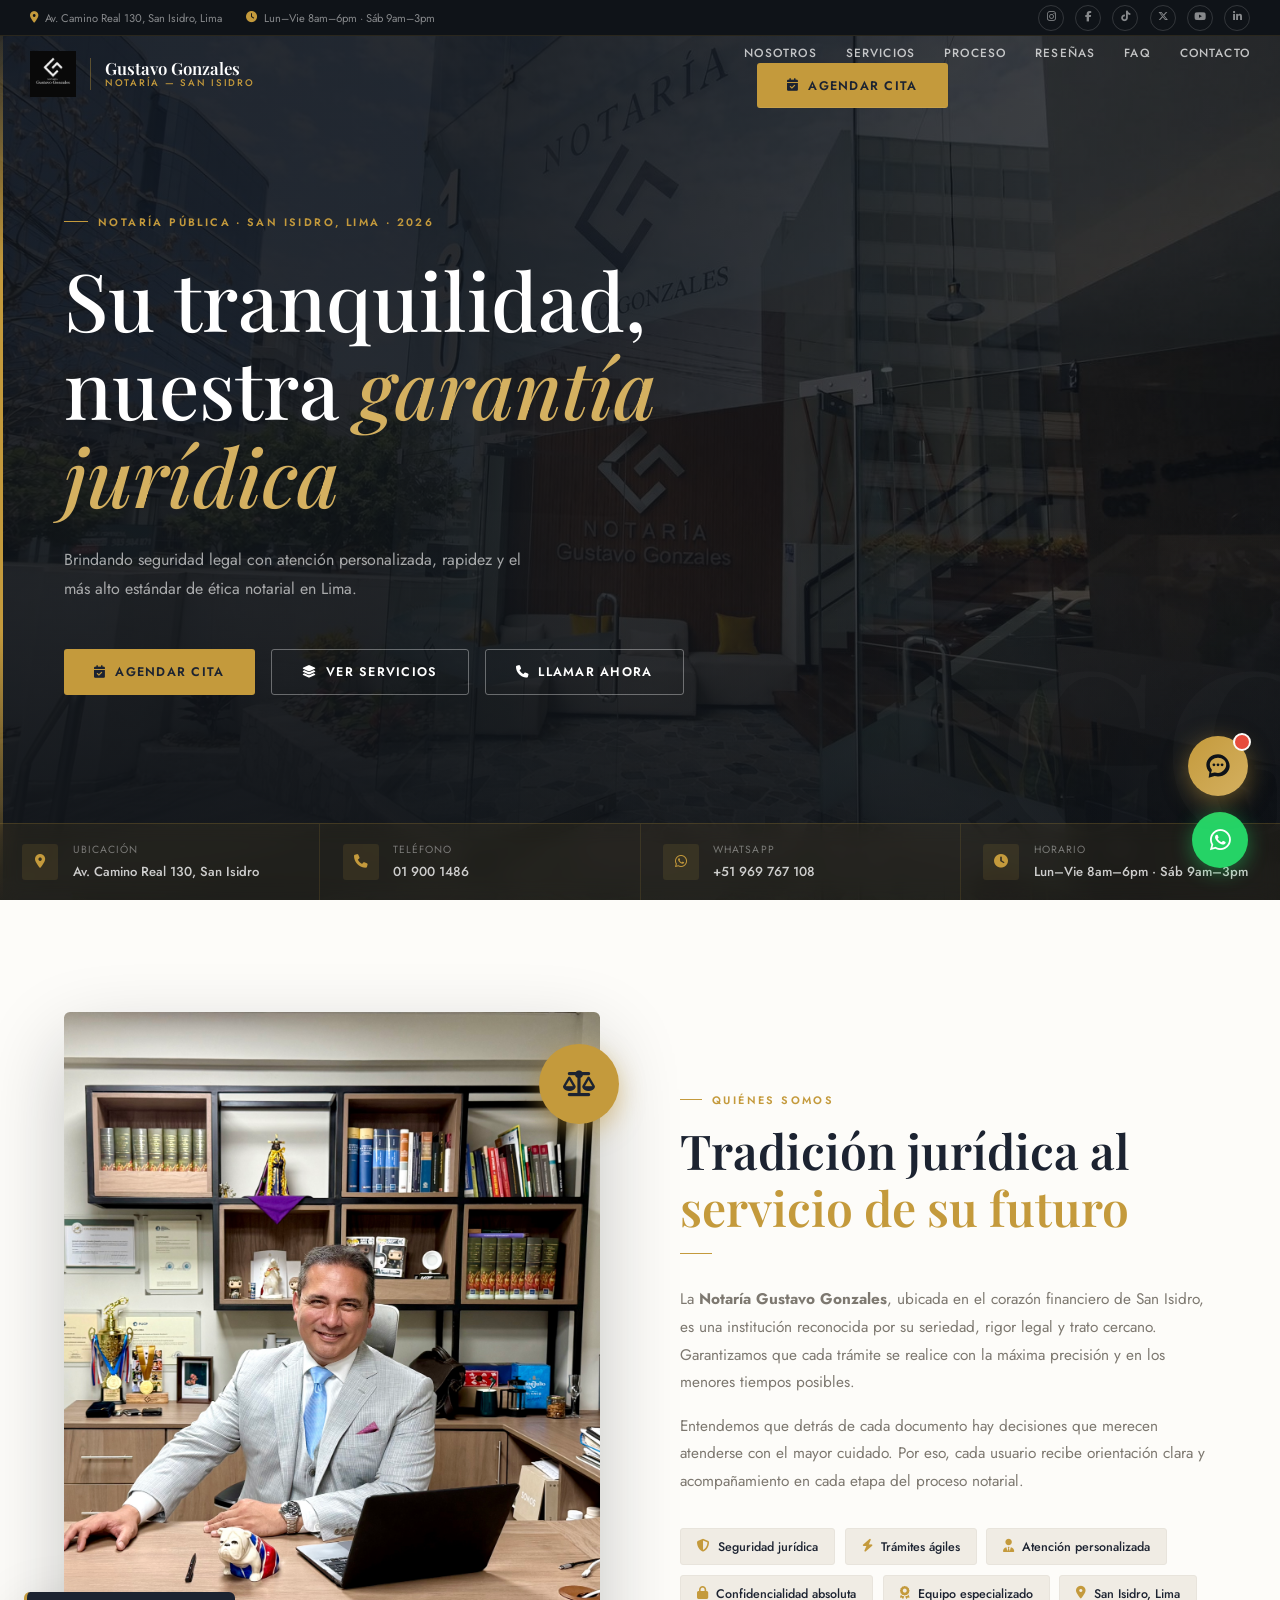
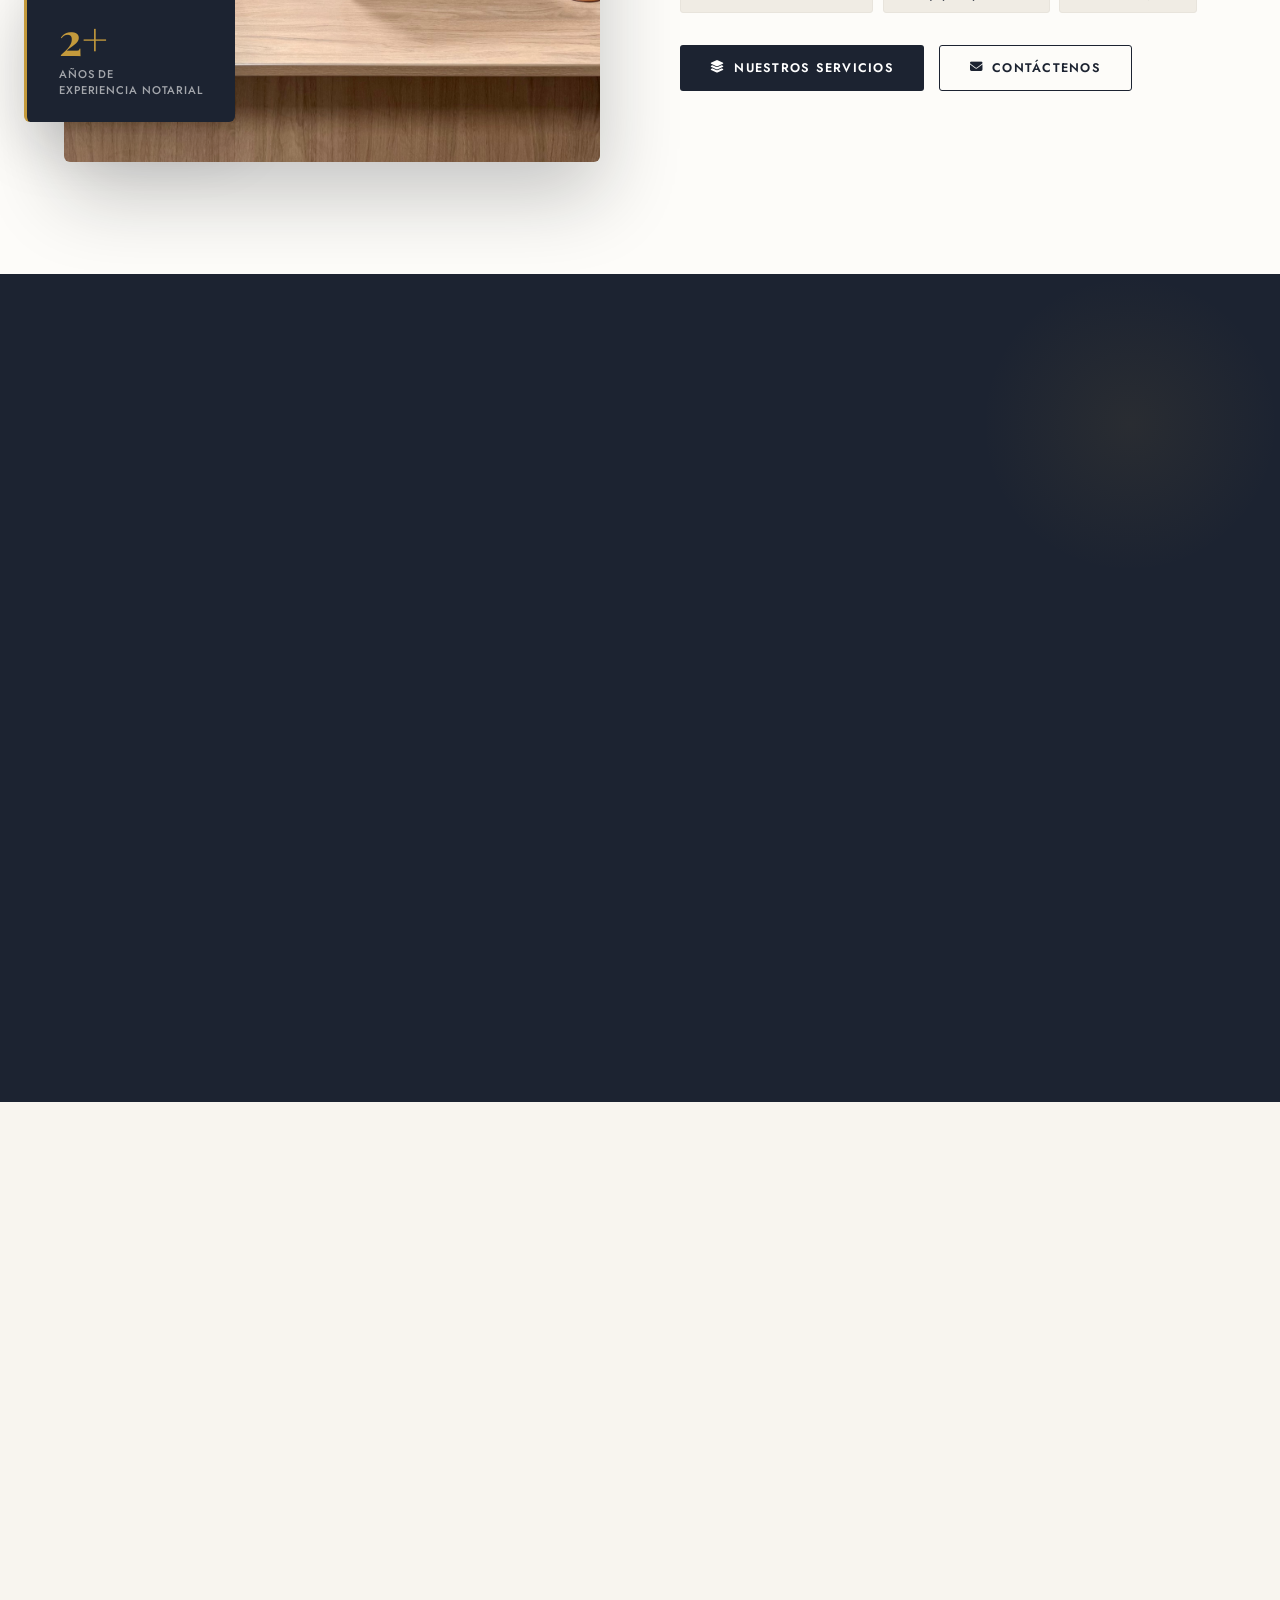
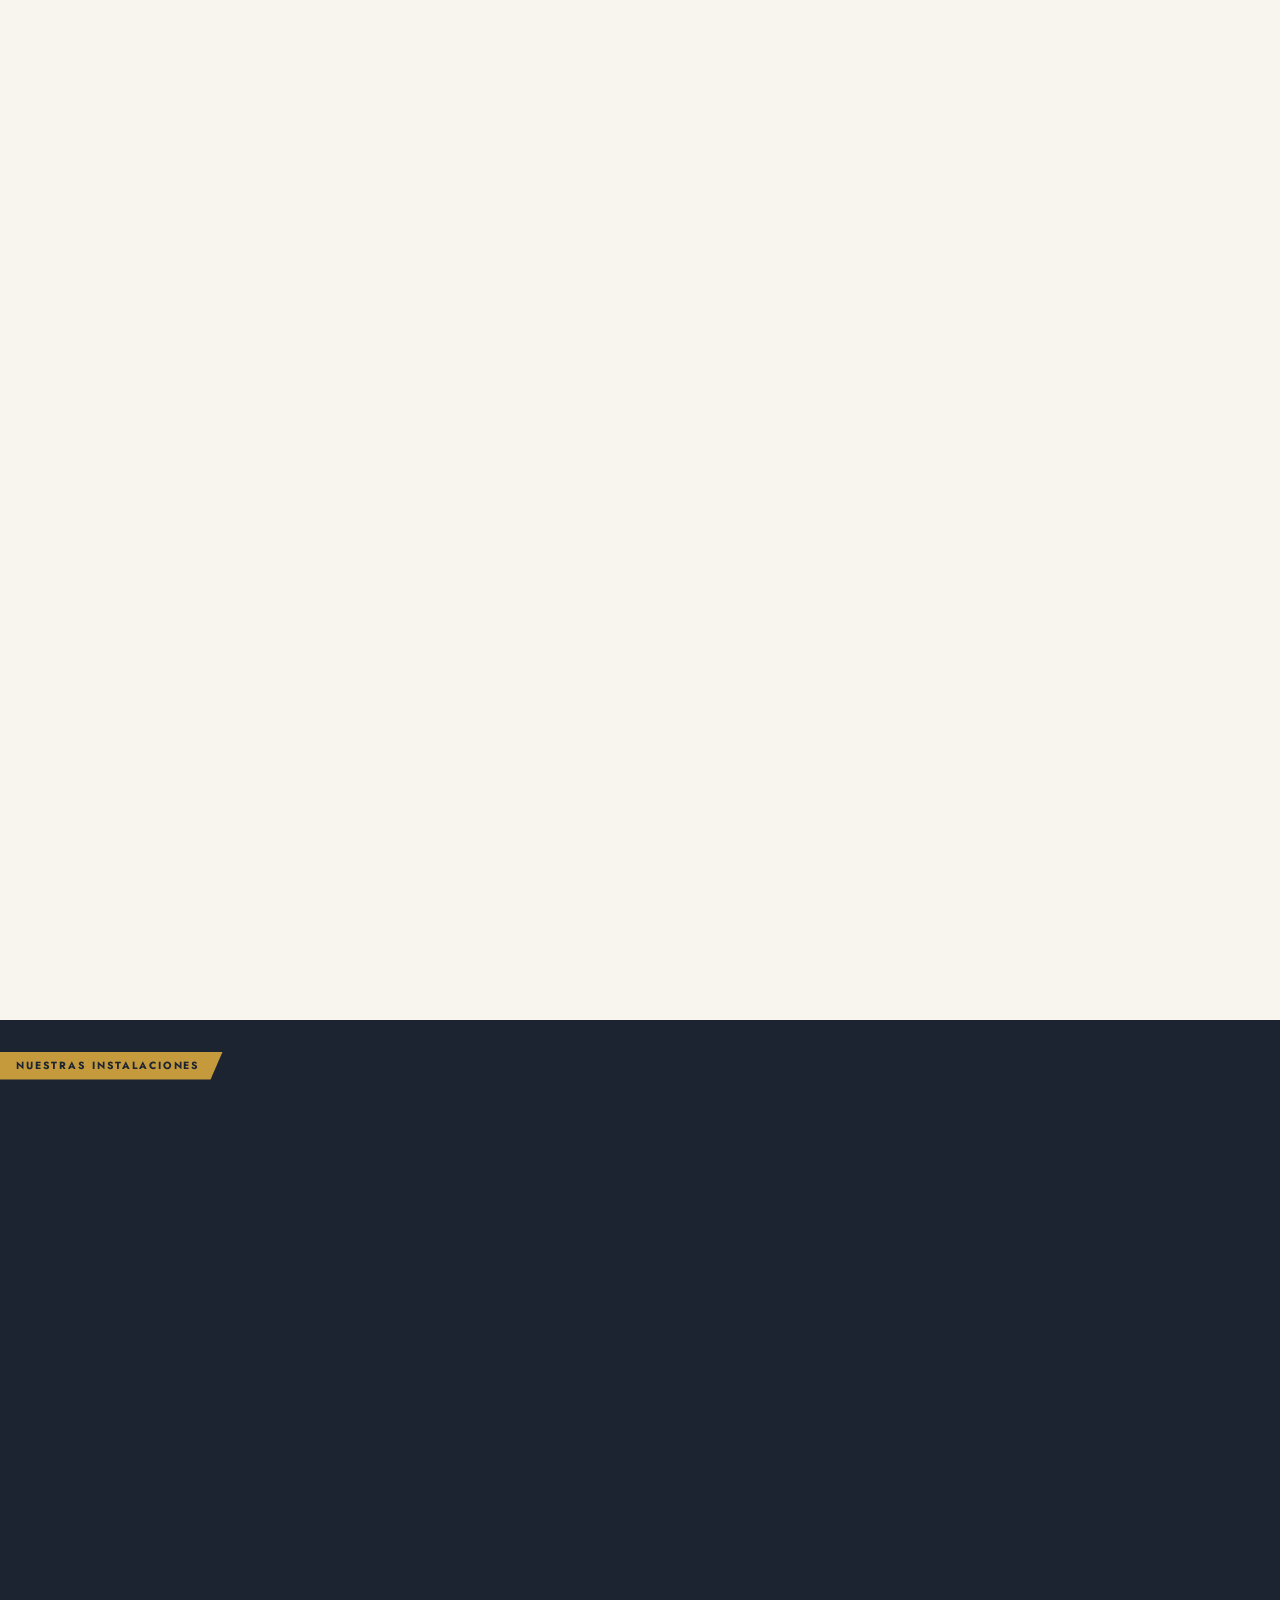
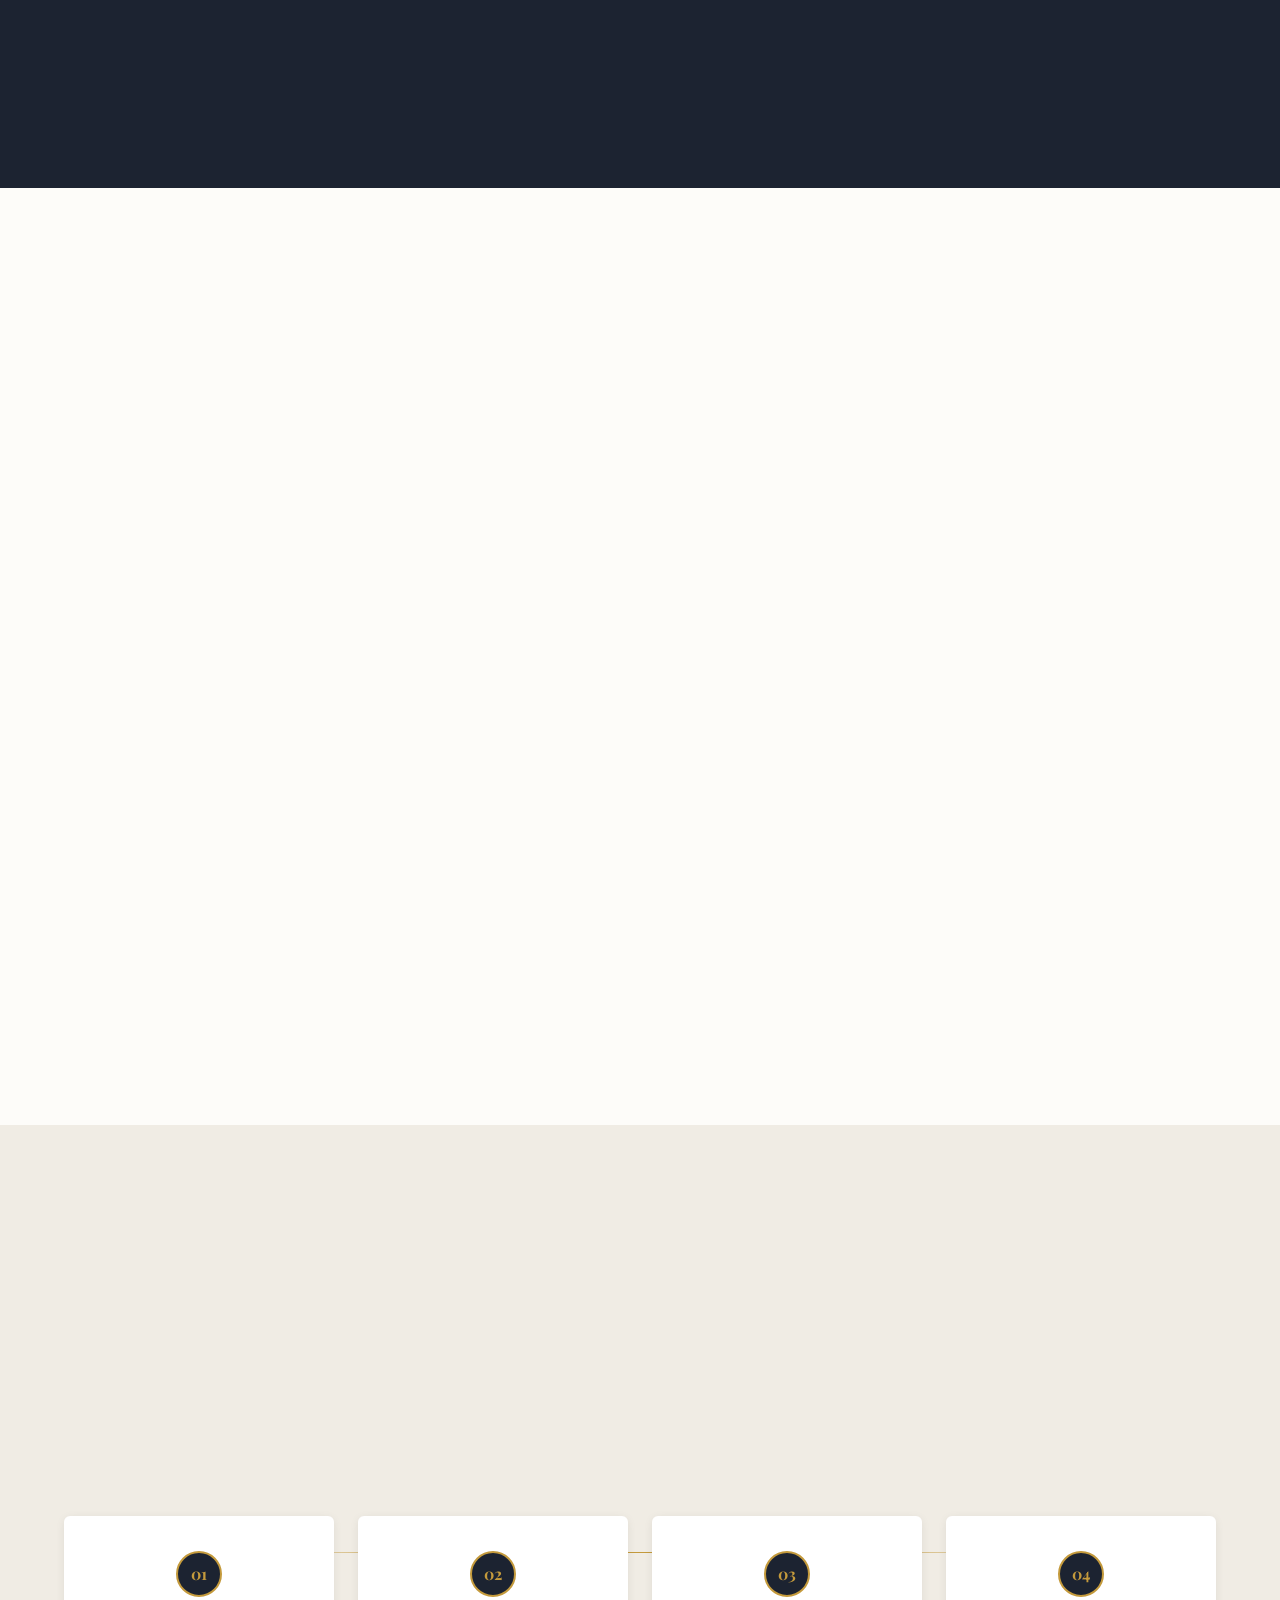
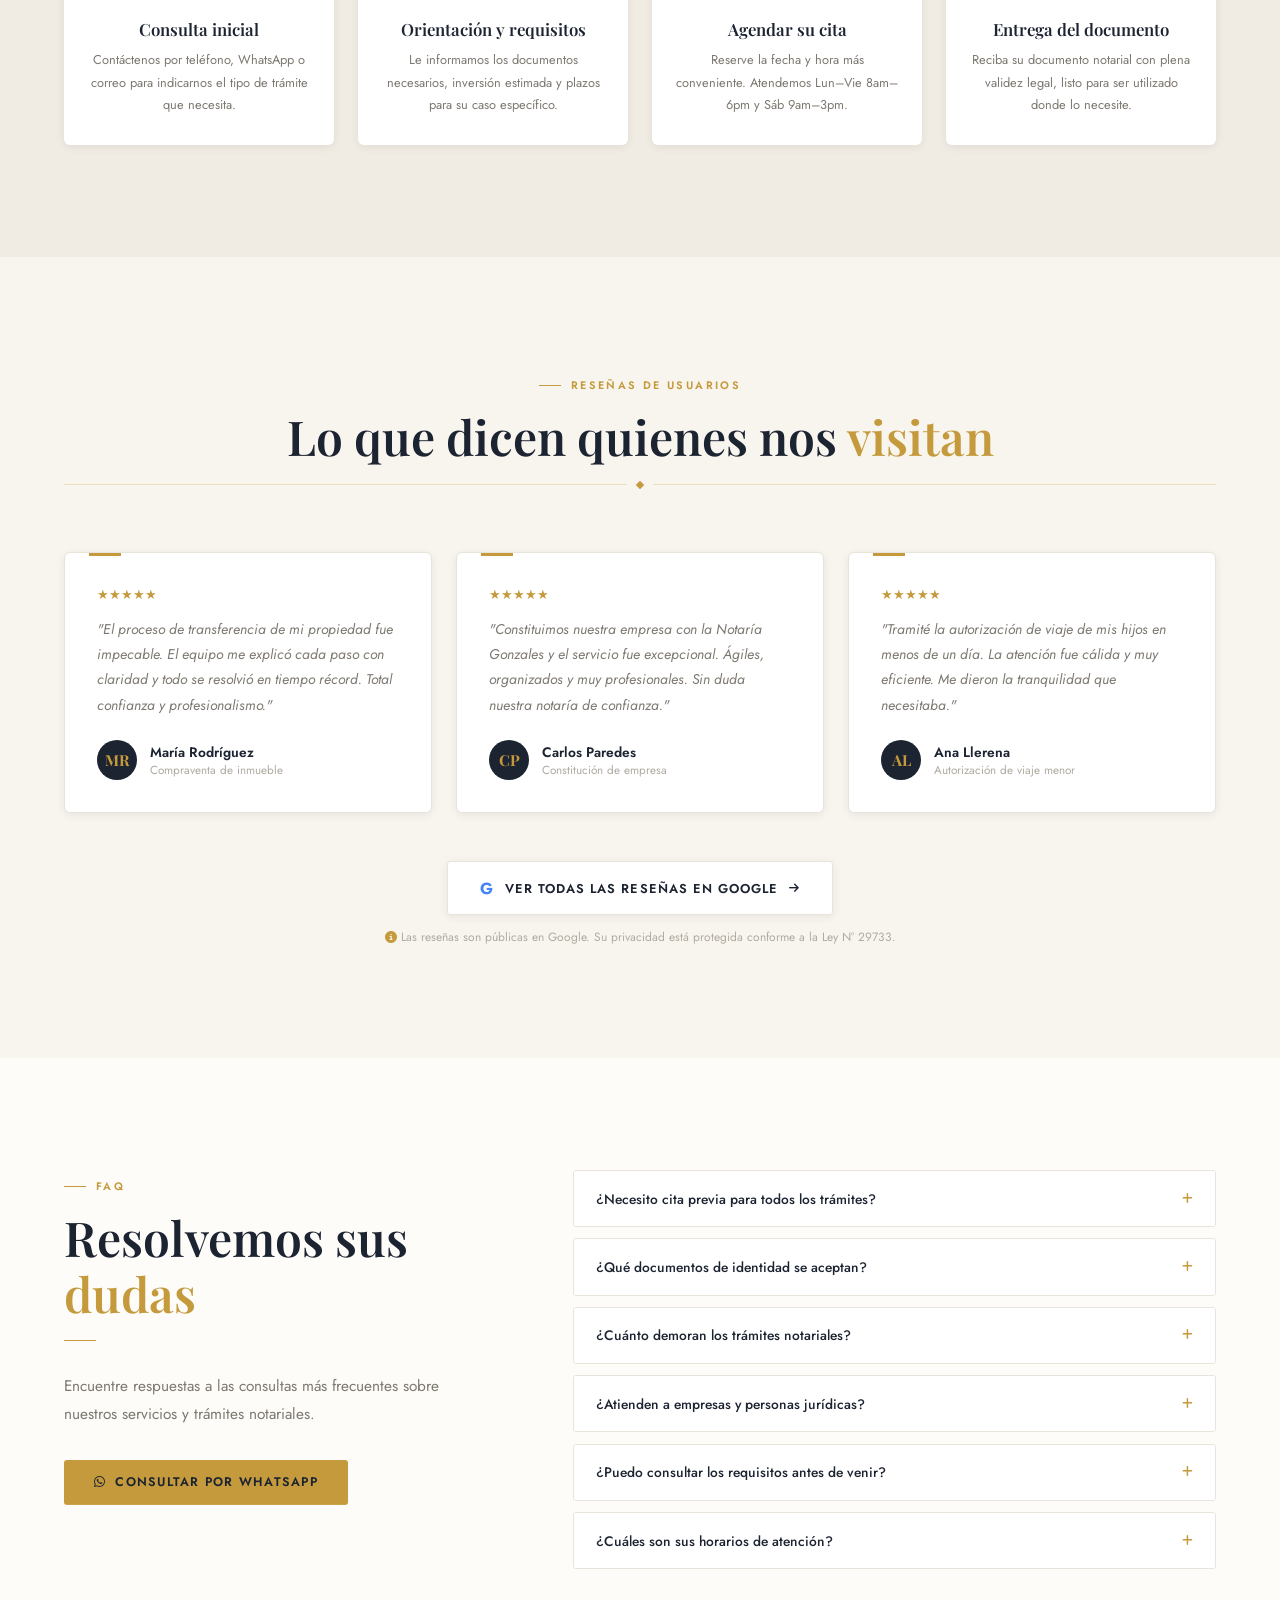
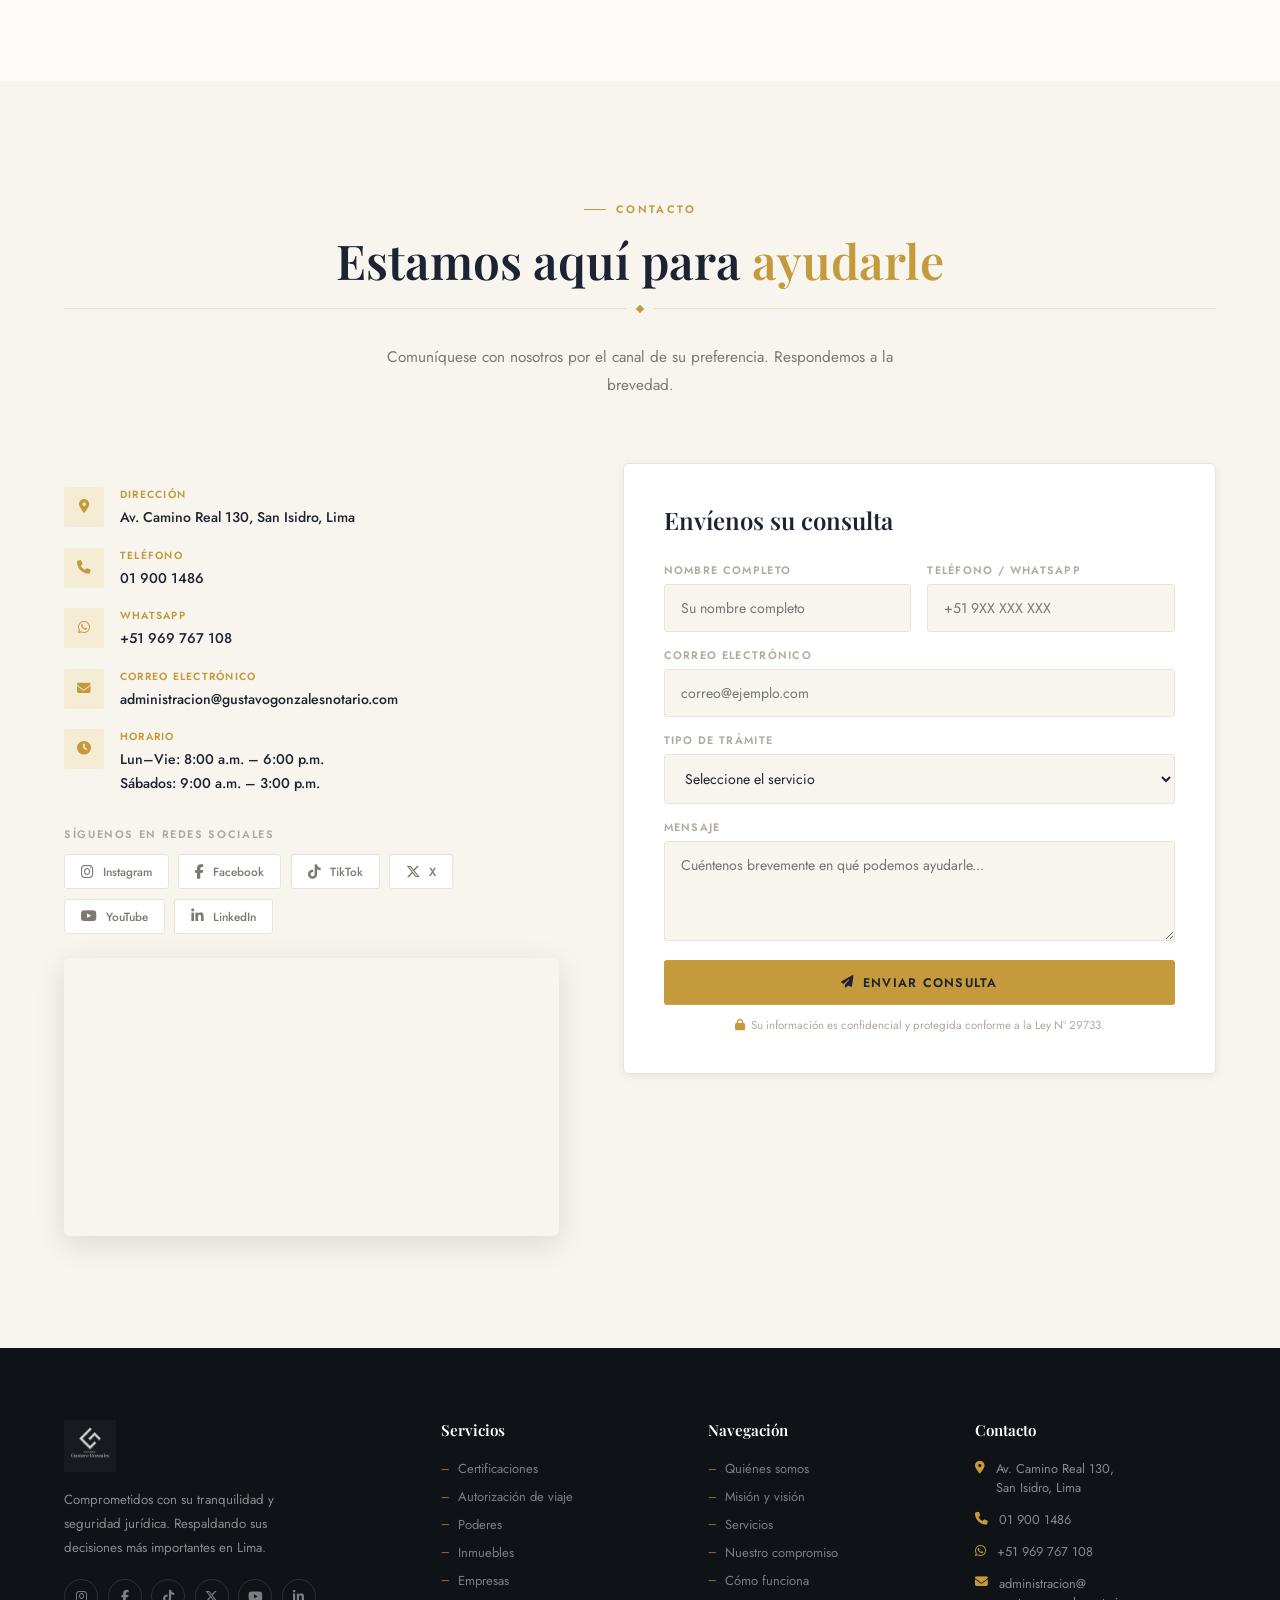
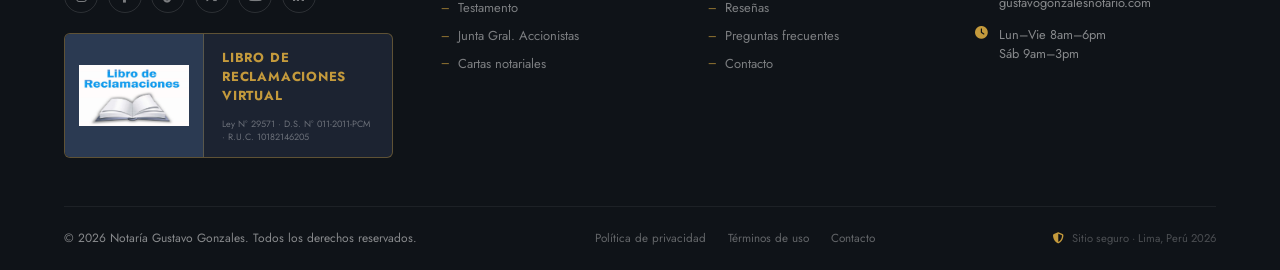
==== index.html @ 631867a1 "Update fmt.Println message from 'Hello' to 'Goodbye'" ====
<!DOCTYPE html>
<html lang="es">
<head>
  <link rel="icon" type="image/jpeg" href="[data-uri]">
  <meta charset="UTF-8" />
  <meta name="viewport" content="width=device-width, initial-scale=1.0" />
  <title>Notaría Gustavo Gonzales — San Isidro, Lima</title>
  <link rel="preconnect" href="https://fonts.googleapis.com" />
  <link rel="preconnect" href="https://fonts.gstatic.com" crossorigin />
  <link href="https://fonts.googleapis.com/css2?family=Playfair+Display:ital,wght@0,400;0,500;0,600;0,700;1,400;1,600&family=Jost:wght@300;400;500;600&display=swap" rel="stylesheet" />
  <link rel="stylesheet" href="https://cdnjs.cloudflare.com/ajax/libs/font-awesome/6.5.0/css/all.min.css" />
  <style>
    :root {
      --obsidian:#0f1318; --charcoal:#1c2331; --slate:#2b3a52;
      --parchment:#f8f5ef; --ivory:#fdfcf9; --linen:#f0ece4;
      --gold:#c49a3c; --gold-light:#d4b060; --gold-pale:#f5ecd5;
      --gray-200:#e8e4dc; --gray-400:#b0aaa0; --gray-500:#7d7870; --gray-700:#3a3630; --white:#ffffff;
      --font-display:'Playfair Display',Georgia,serif;
      --font-body:'Jost',sans-serif;
      --radius-xs:3px; --radius-sm:6px; --radius-md:10px; --radius-lg:18px;
      --shadow-sm:0 2px 10px rgba(15,19,24,.07);
      --shadow-md:0 8px 30px rgba(15,19,24,.12);
      --shadow-lg:0 20px 60px rgba(15,19,24,.18);
      --shadow-xl:0 32px 80px rgba(15,19,24,.24);
      --transition:.35s cubic-bezier(.4,0,.2,1);
      --header-h:76px; --topbar-h:36px;
    }
    *,*::before,*::after{box-sizing:border-box;margin:0;padding:0}
    html{scroll-behavior:smooth;font-size:16px}
    body{font-family:var(--font-body);color:var(--gray-700);background:var(--parchment);overflow-x:hidden;-webkit-font-smoothing:antialiased}
    img{max-width:100%;display:block;object-fit:cover}
    a{text-decoration:none;color:inherit}
    ul{list-style:none}
    .container{width:90%;max-width:1220px;margin:0 auto}
    .section-eyebrow{display:inline-flex;align-items:center;gap:10px;font-size:.68rem;font-weight:600;letter-spacing:.22em;text-transform:uppercase;color:var(--gold);margin-bottom:.9rem}
    .section-eyebrow::before{content:'';width:22px;height:1.5px;background:var(--gold)}
    .section-title{font-family:var(--font-display);font-size:clamp(1.9rem,3.8vw,3rem);font-weight:600;color:var(--charcoal);line-height:1.18;margin-bottom:1rem}
    .section-title span{color:var(--gold)}
    .section-title.light{color:var(--white)}
    .section-lead{font-size:.96rem;line-height:1.8;color:var(--gray-500);max-width:540px}
    .section-lead.center{margin:0 auto;text-align:center}
    .rule{display:flex;align-items:center;gap:10px;margin:1.1rem 0 2rem}
    .rule::before{content:'';width:32px;height:1.5px;background:var(--gold)}
    .rule.center{justify-content:center}
    .rule.center::before,.rule.center::after{content:'';flex:1;height:1px;background:rgba(196,154,60,.25)}
    .rule.center .rule-diamond{width:6px;height:6px;background:var(--gold);transform:rotate(45deg);flex-shrink:0}
    .btn{display:inline-flex;align-items:center;gap:.55rem;padding:.82rem 1.9rem;border-radius:var(--radius-xs);font-family:var(--font-body);font-size:.78rem;font-weight:600;letter-spacing:.1em;text-transform:uppercase;cursor:pointer;border:none;transition:var(--transition);position:relative;overflow:hidden;white-space:nowrap}
    .btn::after{content:'';position:absolute;inset:0;background:rgba(255,255,255,.1);transform:translateY(100%);transition:transform .3s ease}
    .btn:hover::after{transform:translateY(0)}
    .btn-gold{background:var(--gold);color:var(--charcoal)}
    .btn-gold:hover{background:var(--gold-light);box-shadow:0 6px 22px rgba(196,154,60,.4);transform:translateY(-2px)}
    .btn-ghost{background:transparent;color:var(--white);border:1px solid rgba(255,255,255,.35)}
    .btn-ghost:hover{border-color:var(--gold);color:var(--gold);transform:translateY(-2px)}
    .btn-dark{background:var(--charcoal);color:var(--white)}
    .btn-dark:hover{background:var(--slate);box-shadow:var(--shadow-md);transform:translateY(-2px)}
    .btn-outline{background:transparent;color:var(--charcoal);border:1.5px solid var(--charcoal)}
    .btn-outline:hover{background:var(--charcoal);color:var(--white);transform:translateY(-2px)}
    .reveal{opacity:0;transform:translateY(30px);transition:opacity .7s ease,transform .7s ease}
    .reveal.visible{opacity:1;transform:translateY(0)}
    .d1{transition-delay:.1s}.d2{transition-delay:.2s}.d3{transition-delay:.3s}.d4{transition-delay:.4s}

    /* TOP BAR */
    .topbar{position:fixed;top:0;left:0;right:0;z-index:1001;background:var(--obsidian);border-bottom:1px solid rgba(196,154,60,.15);height:var(--topbar-h);display:flex;align-items:center}
    .topbar-inner{display:flex;align-items:center;justify-content:space-between;width:100%;font-size:.7rem;color:rgba(255,255,255,.5)}
    .topbar-left{display:flex;align-items:center;gap:1.5rem}
    .topbar-item{display:flex;align-items:center;gap:.45rem}
    .topbar-item i{color:var(--gold);font-size:.7rem}
    .topbar-right{display:flex;align-items:center;gap:.7rem}
    .topbar-social{width:26px;height:26px;display:flex;align-items:center;justify-content:center;border:1px solid rgba(255,255,255,.15);border-radius:50%;color:rgba(255,255,255,.5);font-size:.65rem;transition:var(--transition)}
    .topbar-social:hover{border-color:var(--gold);color:var(--gold)}

    /* HEADER */
    #header{position:fixed;top:var(--topbar-h);left:0;right:0;z-index:1000;height:var(--header-h);display:flex;align-items:center;background:transparent;transition:background var(--transition),box-shadow var(--transition)}
    #header.scrolled{background:var(--obsidian);box-shadow:0 2px 24px rgba(0,0,0,.35);border-bottom:1px solid rgba(196,154,60,.18)}
    .header-inner{display:flex;align-items:center;justify-content:space-between;width:100%}
    .logo-wrap{display:flex;align-items:center;gap:14px}
    .logo-img{height:46px;width:auto;filter:invert(1);mix-blend-mode:screen}
    .logo-text-wrap{display:flex;flex-direction:column;line-height:1.2;border-left:1px solid rgba(196,154,60,.4);padding-left:14px}
    .logo-name{font-family:var(--font-display);font-size:1.05rem;font-weight:600;color:var(--white)}
    .logo-sub{font-size:.6rem;letter-spacing:.18em;text-transform:uppercase;color:var(--gold);font-weight:500}
    .nav-links{display:flex;align-items:center;gap:1.8rem}
    .nav-links a{font-size:.74rem;font-weight:500;letter-spacing:.1em;text-transform:uppercase;color:rgba(255,255,255,.72);transition:color var(--transition);position:relative}
    .nav-links a::after{content:'';position:absolute;bottom:-3px;left:0;width:0;height:1px;background:var(--gold);transition:width var(--transition)}
    .nav-links a:hover{color:var(--gold)}
    .nav-links a:hover::after{width:100%}
    .nav-cta{margin-left:.8rem}
    .hamburger{display:none;flex-direction:column;gap:5px;cursor:pointer;padding:6px;background:none;border:none}
    .hamburger span{display:block;width:22px;height:1.5px;background:var(--white);transition:var(--transition)}
    .hamburger.open span:nth-child(1){transform:translateY(6.5px) rotate(45deg)}
    .hamburger.open span:nth-child(2){opacity:0;transform:scaleX(0)}
    .hamburger.open span:nth-child(3){transform:translateY(-6.5px) rotate(-45deg)}
    .nav-mobile{display:none;position:fixed;top:calc(var(--topbar-h) + var(--header-h));left:0;right:0;bottom:0;background:var(--obsidian);flex-direction:column;align-items:center;justify-content:center;gap:2.2rem;z-index:999}
    .nav-mobile.open{display:flex}
    .nav-mobile a{font-family:var(--font-display);font-size:1.75rem;font-weight:400;color:rgba(255,255,255,.8);transition:color var(--transition)}
    .nav-mobile a:hover{color:var(--gold)}

    /* HERO */
    #hero{min-height:100vh;padding-top:calc(var(--topbar-h) + var(--header-h));display:flex;align-items:center;position:relative;overflow:hidden;background:var(--obsidian)}
    .hero-bg{position:absolute;inset:0;background-image:url('[data-uri]');background-size:cover;background-position:center 30%;opacity:.45}
    .hero-overlay{position:absolute;inset:0;background:linear-gradient(105deg,rgba(15,19,24,.75) 35%,rgba(15,19,24,.45) 65%,rgba(15,19,24,.2) 100%),linear-gradient(0deg,rgba(15,19,24,.8) 0%,transparent 45%)}
    .hero-accent-line{position:absolute;top:0;left:0;width:3px;height:100%;background:linear-gradient(180deg,transparent,var(--gold) 30%,var(--gold) 70%,transparent)}
    .hero-watermark{position:absolute;right:-3rem;bottom:3rem;font-family:var(--font-display);font-size:14rem;font-weight:700;color:rgba(255,255,255,.02);line-height:1;pointer-events:none;user-select:none;white-space:nowrap}
    .hero-content{position:relative;z-index:2;max-width:680px}
    .hero-eyebrow{display:inline-flex;align-items:center;gap:10px;font-size:.68rem;font-weight:600;letter-spacing:.22em;text-transform:uppercase;color:var(--gold);margin-bottom:1.6rem;animation:fadeUp .9s ease both}
    .hero-eyebrow::before{content:'';width:24px;height:1px;background:var(--gold)}
    .hero-title{font-family:var(--font-display);font-size:clamp(2.8rem,6.5vw,5rem);font-weight:500;color:var(--white);line-height:1.1;margin-bottom:1.6rem;animation:fadeUp .9s .12s ease both}
    .hero-title em{font-style:italic;color:var(--gold-light)}
    .hero-subtitle{font-size:1rem;line-height:1.85;color:rgba(255,255,255,.62);max-width:480px;margin-bottom:2.8rem;animation:fadeUp .9s .24s ease both}
    .hero-ctas{display:flex;flex-wrap:wrap;gap:1rem;animation:fadeUp .9s .36s ease both}
    .hero-band{position:absolute;bottom:0;left:0;right:0;background:rgba(196,154,60,.08);border-top:1px solid rgba(196,154,60,.2);backdrop-filter:blur(10px);display:flex}
    .hero-band-item{flex:1;padding:1.1rem 1.4rem;display:flex;align-items:center;gap:.9rem;border-right:1px solid rgba(196,154,60,.15)}
    .hero-band-item:last-child{border-right:none}
    .hero-band-icon{width:36px;height:36px;flex-shrink:0;background:rgba(196,154,60,.12);border-radius:var(--radius-xs);display:flex;align-items:center;justify-content:center}
    .hero-band-icon i{color:var(--gold);font-size:.85rem}
    .hero-band-label{font-size:.65rem;letter-spacing:.1em;text-transform:uppercase;color:rgba(255,255,255,.4);display:block;margin-bottom:.15rem}
    .hero-band-value{font-size:.82rem;font-weight:500;color:rgba(255,255,255,.78)}
    @keyframes fadeUp{from{opacity:0;transform:translateY(28px)}to{opacity:1;transform:translateY(0)}}

    /* ABOUT */
    #about{padding:7rem 0;background:var(--ivory);position:relative;overflow:hidden}
    .about-grid{display:grid;grid-template-columns:1fr 1fr;gap:5rem;align-items:center}
    .about-image-stack{position:relative}
    .about-img-main{width:100%;aspect-ratio:4/5;object-fit:cover;border-radius:var(--radius-sm);box-shadow:var(--shadow-xl)}
    .about-img-badge{position:absolute;bottom:2.5rem;left:-2.5rem;background:var(--charcoal);border-radius:var(--radius-sm);padding:1.5rem 2rem;box-shadow:var(--shadow-lg);border-left:3px solid var(--gold)}
    .about-badge-num{font-family:var(--font-display);font-size:2.8rem;font-weight:700;color:var(--gold);display:block;line-height:1}
    .about-badge-label{font-size:.7rem;font-weight:500;letter-spacing:.08em;text-transform:uppercase;color:rgba(255,255,255,.6);display:block;margin-top:.3rem}
    .about-seal{position:absolute;top:2rem;right:-1.2rem;width:80px;height:80px;background:var(--gold);border-radius:50%;display:flex;align-items:center;justify-content:center;box-shadow:0 8px 24px rgba(196,154,60,.5)}
    .about-seal i{color:var(--charcoal);font-size:1.6rem}
    .about-pills{display:flex;flex-wrap:wrap;gap:.6rem;margin-top:2rem}
    .about-pill{display:flex;align-items:center;gap:.5rem;padding:.55rem 1rem;background:var(--linen);border-radius:var(--radius-xs);font-size:.78rem;font-weight:500;color:var(--charcoal);border:1px solid var(--gray-200);transition:var(--transition)}
    .about-pill:hover{background:var(--gold-pale);border-color:var(--gold)}
    .about-pill i{color:var(--gold);font-size:.8rem}

    /* MVV */
    #mvv{padding:7rem 0;background:var(--charcoal);position:relative;overflow:hidden}
    .mvv-accent{position:absolute;top:0;right:0;width:300px;height:300px;background:radial-gradient(circle,rgba(196,154,60,.08) 0,transparent 70%);pointer-events:none}
    .mvv-header{text-align:center;margin-bottom:4rem;position:relative;z-index:1}
    .mvv-grid{display:grid;grid-template-columns:repeat(3,1fr);gap:1.5rem;position:relative;z-index:1}
    .mvv-card{padding:2.5rem 2rem;border:1px solid rgba(196,154,60,.15);border-radius:var(--radius-sm);transition:var(--transition);position:relative;overflow:hidden}
    .mvv-card::before{content:'';position:absolute;bottom:0;left:0;width:100%;height:2px;background:linear-gradient(90deg,var(--gold),transparent);transform:scaleX(0);transform-origin:left;transition:transform var(--transition)}
    .mvv-card:hover{border-color:rgba(196,154,60,.4);transform:translateY(-5px)}
    .mvv-card:hover::before{transform:scaleX(1)}
    .mvv-number{font-family:var(--font-display);font-size:4rem;font-weight:700;color:rgba(196,154,60,.45);line-height:1;margin-bottom:.5rem;user-select:none}
    .mvv-icon-wrap{width:46px;height:46px;background:rgba(196,154,60,.1);border-radius:var(--radius-xs);display:flex;align-items:center;justify-content:center;margin-bottom:1.4rem}
    .mvv-icon-wrap i{color:var(--gold);font-size:1.1rem}
    .mvv-card h3{font-family:var(--font-display);font-size:1.35rem;font-weight:600;color:#ffffff;margin-bottom:.8rem;text-shadow:0 1px 3px rgba(0,0,0,.3)}
    .mvv-card p{font-size:.86rem;line-height:1.8;color:rgba(255,255,255,.78)}
    .mvv-values{display:flex;flex-direction:column;gap:.55rem;margin-top:.8rem}
    .mvv-value{display:flex;align-items:center;gap:.7rem;font-size:.84rem;color:rgba(255,255,255,.82)}
    .mvv-value-dot{width:5px;height:5px;border-radius:50%;background:var(--gold);flex-shrink:0}

    /* SERVICES */
    #services{padding:7rem 0;background:var(--parchment)}
    .services-header{display:flex;align-items:flex-end;justify-content:space-between;gap:2rem;margin-bottom:3.5rem;flex-wrap:wrap}
    .services-grid{display:grid;grid-template-columns:repeat(auto-fill,minmax(230px,1fr));gap:1.1rem}
    .svc-card{background:var(--white);padding:1.8rem 1.6rem;border-radius:var(--radius-sm);border:1px solid var(--gray-200);transition:var(--transition);cursor:pointer;position:relative;overflow:hidden;box-shadow:var(--shadow-sm)}
    .svc-card::after{content:'';position:absolute;top:0;left:0;width:3px;height:0;background:var(--gold);transition:height var(--transition)}
    .svc-card:hover{border-color:var(--gold-pale);box-shadow:var(--shadow-md);transform:translateY(-5px)}
    .svc-card:hover::after{height:100%}
    .svc-icon{width:44px;height:44px;background:var(--gold-pale);border-radius:var(--radius-xs);display:flex;align-items:center;justify-content:center;margin-bottom:1.1rem;transition:var(--transition)}
    .svc-card:hover .svc-icon{background:var(--gold)}
    .svc-icon i{color:var(--gold);font-size:1rem;transition:color var(--transition)}
    .svc-card:hover .svc-icon i{color:var(--white)}
    .svc-name{font-family:var(--font-display);font-size:1rem;font-weight:600;color:var(--charcoal);margin-bottom:.45rem;line-height:1.3}
    .svc-desc{font-size:.79rem;line-height:1.7;color:var(--gray-500)}
    .svc-more{display:inline-flex;align-items:center;gap:.4rem;margin-top:.9rem;font-size:.72rem;font-weight:600;letter-spacing:.08em;text-transform:uppercase;color:var(--gold);opacity:1;transform:translateX(0);transition:var(--transition);text-decoration:none}
    .svc-card:hover .svc-more{opacity:1;transform:translateX(4px);color:var(--gold-light)}

    /* SHOWCASE */
    #showcase{padding:5rem 0;background:var(--charcoal);position:relative;overflow:hidden}
    .showcase-label{position:absolute;top:2rem;left:0;background:var(--gold);color:var(--charcoal);font-size:.65rem;font-weight:700;letter-spacing:.18em;text-transform:uppercase;padding:.4rem 1.4rem .4rem 1rem;clip-path:polygon(0 0,100% 0,calc(100% - 12px) 100%,0 100%)}
    .showcase-grid{display:grid;grid-template-columns:1.6fr 1fr 1fr;grid-template-rows:280px 280px;gap:8px}
    .showcase-item{overflow:hidden;border-radius:var(--radius-xs);position:relative}
    .showcase-item.tall{grid-row:span 2}
    .showcase-item img{width:100%;height:100%;object-fit:cover;transition:transform .6s ease;filter:saturate(.85) brightness(.88)}
    .showcase-item:hover img{transform:scale(1.04);filter:saturate(1) brightness(.95)}
    .showcase-item-overlay{position:absolute;inset:0;background:linear-gradient(0deg,rgba(15,19,24,.65) 0%,transparent 55%)}
    .showcase-item-tag{position:absolute;bottom:1rem;left:1rem;font-size:.7rem;font-weight:600;letter-spacing:.1em;text-transform:uppercase;color:rgba(255,255,255,.75)}

    /* BENEFITS */
    #benefits{padding:7rem 0;background:var(--ivory)}
    .benefits-grid{display:grid;grid-template-columns:1fr 1fr;gap:5rem;align-items:center}
    .benefit-list{margin-top:2rem}
    .benefit-item{display:flex;gap:1.2rem;align-items:flex-start;padding:1.3rem;border-radius:var(--radius-sm);transition:var(--transition);margin-bottom:.8rem}
    .benefit-item:hover{background:var(--gold-pale)}
    .benefit-num{font-family:var(--font-display);font-size:2rem;font-weight:700;color:var(--gold);line-height:1;flex-shrink:0}
    .benefit-title{font-family:var(--font-display);font-size:1.05rem;font-weight:600;color:var(--charcoal);margin-bottom:.3rem}
    .benefit-body{font-size:.83rem;line-height:1.75;color:var(--gray-500)}
    .counters-wrap{background:var(--charcoal);border-radius:var(--radius-md);padding:3rem 2.5rem;box-shadow:var(--shadow-xl);position:relative;overflow:hidden}
    .counters-wrap::before{content:'';position:absolute;top:0;left:0;width:100%;height:3px;background:linear-gradient(90deg,var(--gold),transparent)}
    .counters-grid{display:grid;grid-template-columns:1fr 1fr;gap:2rem}
    .counter-item{text-align:center}
    .counter-num{font-family:var(--font-display);font-size:3rem;font-weight:700;color:var(--gold);line-height:1;display:block}
    .counter-suf{font-size:1.4rem;color:var(--gold-light)}
    .counter-label{display:block;font-size:.7rem;font-weight:600;letter-spacing:.12em;text-transform:uppercase;color:rgba(255,255,255,.45);margin-top:.5rem}
    .counters-quote{margin-top:2rem;padding:1.5rem;border-left:3px solid var(--gold);background:rgba(196,154,60,.06);border-radius:0 var(--radius-xs) var(--radius-xs) 0}
    .counters-quote p{font-family:var(--font-display);font-size:1.1rem;font-style:italic;color:rgba(255,255,255,.75);line-height:1.6}
    .counters-quote cite{display:block;margin-top:.6rem;font-size:.68rem;font-weight:600;letter-spacing:.12em;text-transform:uppercase;color:var(--gold);font-style:normal}

    /* HOW */
    #how{padding:7rem 0;background:var(--linen)}
    .how-header{text-align:center;margin-bottom:4.5rem}
    .steps-grid{display:grid;grid-template-columns:repeat(4,1fr);gap:1.5rem;position:relative}
    .steps-grid::before{content:'';position:absolute;top:2.3rem;left:14%;right:14%;height:1px;background:linear-gradient(90deg,transparent,var(--gold) 30%,var(--gold) 70%,transparent);z-index:0}
    .step-card{background:var(--white);padding:2.2rem 1.5rem 1.8rem;border-radius:var(--radius-sm);text-align:center;box-shadow:var(--shadow-sm);transition:var(--transition);position:relative;z-index:1}
    .step-card:hover{transform:translateY(-6px);box-shadow:var(--shadow-md)}
    .step-num{width:46px;height:46px;background:var(--charcoal);border-radius:50%;display:flex;align-items:center;justify-content:center;margin:0 auto 1.3rem;font-family:var(--font-display);font-size:1rem;font-weight:700;color:var(--gold);transition:var(--transition);border:2px solid var(--gold)}
    .step-card:hover .step-num{background:var(--gold);color:var(--charcoal)}
    .step-title{font-family:var(--font-display);font-size:1.05rem;font-weight:600;color:var(--charcoal);margin-bottom:.6rem}
    .step-body{font-size:.8rem;line-height:1.75;color:var(--gray-500)}

    /* TESTIMONIALS */
    #testimonials{padding:7rem 0;background:var(--parchment)}
    .testimonials-header{text-align:center;margin-bottom:4rem}
    .testimonials-grid{display:grid;grid-template-columns:repeat(3,1fr);gap:1.5rem}
    .testi-card{background:var(--white);border:1px solid var(--gray-200);border-radius:var(--radius-sm);padding:2rem;box-shadow:var(--shadow-sm);transition:var(--transition);position:relative}
    .testi-card::before{content:'';position:absolute;top:0;left:1.5rem;width:32px;height:3px;background:var(--gold)}
    .testi-card:hover{box-shadow:var(--shadow-md);transform:translateY(-4px);border-color:var(--gold-pale)}
    .testi-stars{color:var(--gold);font-size:.8rem;margin-bottom:.8rem}
    .testi-text{font-size:.88rem;line-height:1.8;color:var(--gray-500);font-style:italic;margin-bottom:1.4rem}
    .testi-author{display:flex;align-items:center;gap:.8rem}
    .testi-avatar{width:40px;height:40px;background:var(--charcoal);border-radius:50%;display:flex;align-items:center;justify-content:center;font-family:var(--font-display);font-size:.95rem;font-weight:700;color:var(--gold)}
    .testi-name{font-weight:600;font-size:.86rem;color:var(--charcoal)}
    .testi-role{font-size:.73rem;color:var(--gray-400)}
    .reviews-cta{text-align:center;margin-top:3rem}
    .btn-reviews{display:inline-flex;align-items:center;gap:.7rem;padding:.9rem 2rem;border-radius:var(--radius-xs);background:var(--white);border:1.5px solid var(--gray-200);font-family:var(--font-body);font-size:.8rem;font-weight:600;letter-spacing:.08em;text-transform:uppercase;color:var(--charcoal);box-shadow:var(--shadow-sm);transition:var(--transition);cursor:pointer}
    .btn-reviews:hover{border-color:var(--gold);color:var(--gold);box-shadow:var(--shadow-md);transform:translateY(-2px)}
    .btn-reviews .google-g{font-size:1rem;font-weight:700;color:#4285F4}

    /* FAQ */
    #faq{padding:7rem 0;background:var(--ivory)}
    .faq-grid{display:grid;grid-template-columns:1fr 1.5fr;gap:5rem;align-items:start}
    .faq-list{display:flex;flex-direction:column;gap:.7rem}
    .faq-item{border:1px solid var(--gray-200);border-radius:var(--radius-xs);overflow:hidden;transition:border-color var(--transition)}
    .faq-item.open{border-color:var(--gold)}
    .faq-q{display:flex;align-items:center;justify-content:space-between;padding:1.1rem 1.4rem;cursor:pointer;background:var(--white);transition:var(--transition)}
    .faq-q:hover{background:var(--gold-pale)}
    .faq-q span{font-weight:500;font-size:.86rem;color:var(--charcoal);padding-right:1rem}
    .faq-q i{color:var(--gold);font-size:.75rem;transition:transform var(--transition);flex-shrink:0}
    .faq-item.open .faq-q i{transform:rotate(45deg)}
    .faq-a{max-height:0;overflow:hidden;transition:max-height .4s ease}
    .faq-a-inner{padding:0 1.4rem 1.2rem;font-size:.84rem;line-height:1.8;color:var(--gray-500);background:var(--white)}
    .faq-item.open .faq-a{max-height:300px}

    /* CONTACT */
    #contact{padding:7rem 0;background:var(--parchment)}
    .contact-header{text-align:center;margin-bottom:4rem}
    .contact-grid{display:grid;grid-template-columns:1fr 1.2fr;gap:4rem;align-items:start}
    .contact-info-list{margin-top:1.5rem;display:flex;flex-direction:column;gap:1.2rem}
    .ci-item{display:flex;gap:1rem;align-items:flex-start}
    .ci-icon{width:40px;height:40px;flex-shrink:0;background:var(--gold-pale);border-radius:var(--radius-xs);display:flex;align-items:center;justify-content:center}
    .ci-icon i{color:var(--gold);font-size:.85rem}
    .ci-label{font-size:.65rem;font-weight:600;letter-spacing:.12em;text-transform:uppercase;color:var(--gold);display:block;margin-bottom:.2rem}
    .ci-value{font-size:.88rem;color:var(--charcoal);font-weight:500;line-height:1.5}
    .ci-value a{color:var(--charcoal);transition:color var(--transition)}
    .ci-value a:hover{color:var(--gold)}
    .contact-socials{margin-top:2rem}
    .contact-socials-label{font-size:.68rem;font-weight:600;letter-spacing:.15em;text-transform:uppercase;color:var(--gray-400);margin-bottom:.8rem;display:block}
    .social-row{display:flex;gap:.6rem;flex-wrap:wrap}
    .social-btn{display:flex;align-items:center;gap:.55rem;padding:.5rem 1rem;border:1px solid var(--gray-200);border-radius:var(--radius-xs);font-size:.74rem;font-weight:500;color:var(--gray-500);background:var(--white);transition:var(--transition)}
    .social-btn i{font-size:.9rem}
    .social-btn:hover{border-color:var(--gold);color:var(--gold);background:var(--gold-pale);transform:translateY(-2px)}
    .map-wrap{margin-top:1.5rem;border-radius:var(--radius-sm);overflow:hidden;box-shadow:var(--shadow-md);aspect-ratio:16/9}
    .map-wrap iframe{width:100%;height:100%;border:none;display:block}
    .contact-form{background:var(--white);border-radius:var(--radius-sm);padding:2.5rem;box-shadow:var(--shadow-sm);border:1px solid var(--gray-200)}
    .form-title{font-family:var(--font-display);font-size:1.5rem;font-weight:600;color:var(--charcoal);margin-bottom:1.6rem}
    .form-row{display:grid;grid-template-columns:1fr 1fr;gap:1rem}
    .form-group{display:flex;flex-direction:column;gap:.4rem;margin-bottom:.9rem}
    .form-group label{font-size:.68rem;font-weight:600;letter-spacing:.12em;text-transform:uppercase;color:var(--gray-400)}
    .form-group input,.form-group select,.form-group textarea{padding:.82rem 1rem;border:1.5px solid var(--gray-200);border-radius:var(--radius-xs);font-family:var(--font-body);font-size:.88rem;color:var(--charcoal);background:var(--parchment);outline:none;transition:border-color var(--transition),box-shadow var(--transition)}
    .form-group input:focus,.form-group select:focus,.form-group textarea:focus{border-color:var(--gold);box-shadow:0 0 0 3px rgba(196,154,60,.1);background:var(--white)}
    .form-group textarea{resize:vertical;min-height:100px}
    .btn-form{width:100%;justify-content:center;margin-top:.3rem}
    .form-note{font-size:.72rem;color:var(--gray-400);text-align:center;margin-top:.8rem;display:flex;align-items:center;gap:.4rem;justify-content:center}
    .form-note i{color:var(--gold)}

    /* FOOTER */
    #footer{background:var(--obsidian);color:rgba(255,255,255,.5);padding:4.5rem 0 0}
    .footer-grid{display:grid;grid-template-columns:1.5fr 1fr 1fr 1.1fr;gap:3rem;padding-bottom:3rem;border-bottom:1px solid rgba(255,255,255,.06)}
    .footer-brand p{font-size:.83rem;line-height:1.8;margin-top:1rem;max-width:250px}
    .footer-logo-img{height:52px;width:auto;filter:invert(1);mix-blend-mode:screen;opacity:.85}
    .footer-col h4{font-family:var(--font-display);font-size:.95rem;font-weight:600;color:var(--white);margin-bottom:1.2rem}
    .footer-links{display:flex;flex-direction:column;gap:.55rem}
    .footer-links a{font-size:.81rem;color:rgba(255,255,255,.45);transition:color var(--transition);display:flex;align-items:center;gap:.5rem}
    .footer-links a::before{content:'—';font-size:.6rem;color:var(--gold)}
    .footer-links a:hover{color:var(--gold)}
    .footer-ci{display:flex;gap:.7rem;align-items:flex-start;margin-bottom:.8rem;font-size:.8rem}
    .footer-ci i{color:var(--gold);margin-top:.15rem;flex-shrink:0}
    .footer-socials{display:flex;gap:.6rem;margin-top:1.2rem;flex-wrap:wrap}
    .footer-social{width:34px;height:34px;border:1px solid rgba(255,255,255,.12);border-radius:50%;display:flex;align-items:center;justify-content:center;font-size:.8rem;color:rgba(255,255,255,.45);transition:var(--transition)}
    .footer-social:hover{border-color:var(--gold);color:var(--gold);background:rgba(196,154,60,.08)}
    .footer-bottom{padding:1.4rem 0;display:flex;align-items:center;justify-content:space-between;flex-wrap:wrap;gap:1rem}
    .footer-bottom p{font-size:.75rem}
    .footer-bottom-links{display:flex;gap:1.4rem}
    .footer-bottom-links a{font-size:.73rem;color:rgba(255,255,255,.35);transition:color var(--transition)}
    .footer-bottom-links a:hover{color:var(--gold)}
    .footer-bottom-badge{display:flex;align-items:center;gap:.5rem;font-size:.7rem;color:rgba(255,255,255,.25)}
    .footer-bottom-badge i{color:var(--gold)}

    /* WA FLOAT */
    .wa-float{position:fixed;bottom:2rem;right:2rem;z-index:900;width:56px;height:56px;background:#25d366;border-radius:50%;display:flex;align-items:center;justify-content:center;box-shadow:0 4px 20px rgba(37,211,102,.45);transition:transform var(--transition),box-shadow var(--transition);animation:waPulse 2.5s infinite}
    .wa-float:hover{transform:scale(1.12);box-shadow:0 6px 28px rgba(37,211,102,.65);animation:none}
    .wa-float i{color:var(--white);font-size:1.5rem}
    .wa-tip{position:absolute;right:66px;top:50%;transform:translateY(-50%);background:var(--obsidian);color:var(--white);font-size:.73rem;font-weight:600;white-space:nowrap;padding:.45rem .85rem;border-radius:var(--radius-xs);border:1px solid rgba(196,154,60,.2);opacity:0;pointer-events:none;transition:opacity var(--transition)}
    .wa-float:hover .wa-tip{opacity:1}
    @keyframes waPulse{0%,100%{box-shadow:0 4px 20px rgba(37,211,102,.45)}50%{box-shadow:0 4px 32px rgba(37,211,102,.7),0 0 0 8px rgba(37,211,102,.1)}}

    /* RESPONSIVE */
    @media(max-width:1024px){
      .about-grid,.benefits-grid,.faq-grid,.contact-grid{grid-template-columns:1fr}
      .about-img-badge{left:.5rem} .mvv-grid{grid-template-columns:1fr}
      .steps-grid{grid-template-columns:1fr 1fr} .steps-grid::before{display:none}
      .testimonials-grid{grid-template-columns:1fr} .footer-grid{grid-template-columns:1fr 1fr}
      .showcase-grid{grid-template-columns:1fr 1fr;grid-template-rows:220px 220px}
      .showcase-item.tall{grid-row:span 1}
    }
    @media(max-width:768px){
      :root{--header-h:64px;--topbar-h:0px}
      .topbar{display:none} .nav-links,.nav-cta{display:none} .hamburger{display:flex}
      .hero-band{display:none} .services-header{flex-direction:column;align-items:flex-start}
      .steps-grid{grid-template-columns:1fr} .form-row{grid-template-columns:1fr}
      .footer-grid{grid-template-columns:1fr;gap:2rem} .footer-bottom{flex-direction:column;text-align:center;align-items:center}
      .showcase-grid{grid-template-columns:1fr;grid-template-rows:repeat(3,220px)}
      .about-seal{display:none} .counters-grid{grid-template-columns:1fr 1fr}
    }
    @media(max-width:480px){
      .hero-ctas{flex-direction:column} .hero-ctas .btn{width:100%;justify-content:center}
      .counters-grid{grid-template-columns:1fr}
    }
  
    /* ── LIBRO DE RECLAMACIONES (INDECOPI style) ── */
    .reclamaciones-bar{display:flex;align-items:stretch;margin-top:20px;border-radius:var(--radius-sm);overflow:hidden;border:1.5px solid rgba(196,154,60,.4);background:var(--charcoal);text-decoration:none;cursor:pointer;transition:filter .2s,transform .2s}
    .reclamaciones-bar:hover{filter:brightness(1.08);transform:translateY(-1px)}
    .reclamaciones-left{background:var(--slate);display:flex;flex-direction:column;align-items:center;justify-content:center;padding:10px 14px;flex-shrink:0;border-right:1.5px solid rgba(196,154,60,.3)}
    .reclamaciones-left img{width:110px;height:auto;display:block}
    .reclamaciones-center{display:flex;flex-direction:column;justify-content:center;padding:14px 18px;flex:1}
    .rec-title{font-family:var(--font-body);font-size:.82rem;font-weight:700;color:var(--gold);text-transform:uppercase;letter-spacing:.06em;margin-bottom:6px}
    .rec-sub{font-size:.73rem;color:rgba(255,255,255,.78);line-height:1.6}
    .rec-law{font-size:.57rem;color:rgba(255,255,255,.35);margin-top:6px}
    @media(max-width:580px){.reclamaciones-bar{flex-direction:column}.reclamaciones-left{border-right:none;border-bottom:1.5px solid rgba(196,154,60,.3)}.reclamaciones-left img{width:90px;margin:0 auto}}

    </style>
</head>
<body>

<div class="topbar">
  <div class="container topbar-inner">
    <div class="topbar-left">
      <span class="topbar-item"><i class="fas fa-location-dot"></i>Av. Camino Real 130, San Isidro, Lima</span>
      <span class="topbar-item"><i class="fas fa-clock"></i>Lun–Vie 8am–6pm &middot; Sáb 9am–3pm</span>
    </div>
    <div class="topbar-right">
      <a href="https://www.instagram.com/notariogustavogonzalesg" target="_blank" rel="noopener" class="topbar-social" aria-label="Instagram"><i class="fab fa-instagram"></i></a>
      <a href="https://www.facebook.com/" target="_blank" rel="noopener" class="topbar-social" aria-label="Facebook"><i class="fab fa-facebook-f"></i></a>
      <a href="https://www.tiktok.com/" target="_blank" rel="noopener" class="topbar-social" aria-label="TikTok"><i class="fab fa-tiktok"></i></a>
      <a href="https://twitter.com/" target="_blank" rel="noopener" class="topbar-social" aria-label="X"><i class="fab fa-x-twitter"></i></a>
      <a href="https://www.youtube.com/" target="_blank" rel="noopener" class="topbar-social" aria-label="YouTube"><i class="fab fa-youtube"></i></a>
      <a href="https://www.linkedin.com/" target="_blank" rel="noopener" class="topbar-social" aria-label="LinkedIn"><i class="fab fa-linkedin-in"></i></a>
    </div>
  </div>
</div>

<header id="header">
  <div class="container header-inner">
    <a href="#hero" class="logo-wrap" aria-label="Notaría Gustavo Gonzales">
      <img src="[data-uri]" alt="Logo Notaría Gustavo Gonzales" class="logo-img" width="100" height="46"/>
      <div class="logo-text-wrap">
        <span class="logo-name">Gustavo Gonzales</span>
        <span class="logo-sub">Notaría — San Isidro</span>
      </div>
    </a>
    <nav aria-label="Navegación principal">
      <ul class="nav-links">
        <li><a href="#about">Nosotros</a></li>
        <li><a href="#services">Servicios</a></li>
        <li><a href="#how">Proceso</a></li>
        <li><a href="#testimonials">Reseñas</a></li>
        <li><a href="#faq">FAQ</a></li>
        <li><a href="#contact">Contacto</a></li>
      </ul>
      <a href="https://wa.link/lf9x6u" target="_blank" rel="noopener" class="btn btn-gold nav-cta"><i class="fas fa-calendar-check"></i> Agendar cita</a>
    </nav>
    <button class="hamburger" id="hamburger" aria-label="Abrir menú" aria-expanded="false"><span></span><span></span><span></span></button>
  </div>
</header>

<nav class="nav-mobile" id="navMobile" aria-label="Menú móvil">
  <a href="#about" class="mob-link">Nosotros</a>
  <a href="#services" class="mob-link">Servicios</a>
  <a href="#how" class="mob-link">Proceso</a>
  <a href="#testimonials" class="mob-link">Reseñas</a>
  <a href="#faq" class="mob-link">FAQ</a>
  <a href="#contact" class="mob-link">Contacto</a>
  <a href="https://wa.link/lf9x6u" target="_blank" rel="noopener" class="btn btn-gold"><i class="fas fa-calendar-check"></i> Agendar cita</a>
</nav>

<section id="hero" role="banner">
  <div class="hero-bg"></div>
  <div class="hero-overlay"></div>
  <div class="hero-accent-line"></div>
  <div class="hero-watermark">GG</div>
  <div class="container" style="position:relative;z-index:2;padding-bottom:7rem;">
    <div class="hero-content">
      <span class="hero-eyebrow">Notaría Pública &middot; San Isidro, Lima &middot; 2026</span>
      <h1 class="hero-title">Su tranquilidad,<br>nuestra <em>garantía jurídica</em></h1>
      <p class="hero-subtitle">Brindando seguridad legal con atención personalizada, rapidez y el más alto estándar de ética notarial en Lima.</p>
      <div class="hero-ctas">
        <a href="https://wa.link/lf9x6u" target="_blank" rel="noopener" class="btn btn-gold"><i class="fas fa-calendar-check"></i> Agendar cita</a>
        <a href="#services" class="btn btn-ghost"><i class="fas fa-layer-group"></i> Ver servicios</a>
        <a href="tel:+51190001486" class="btn btn-ghost"><i class="fas fa-phone"></i> Llamar ahora</a>
      </div>
    </div>
  </div>
  <div class="hero-band">
    <div class="hero-band-item"><div class="hero-band-icon"><i class="fas fa-location-dot"></i></div><div><span class="hero-band-label">Ubicación</span><span class="hero-band-value">Av. Camino Real 130, San Isidro</span></div></div>
    <div class="hero-band-item"><div class="hero-band-icon"><i class="fas fa-phone"></i></div><div><span class="hero-band-label">Teléfono</span><span class="hero-band-value">01 900 1486</span></div></div>
    <div class="hero-band-item"><div class="hero-band-icon"><i class="fab fa-whatsapp"></i></div><div><span class="hero-band-label">WhatsApp</span><span class="hero-band-value">+51 969 767 108</span></div></div>
    <div class="hero-band-item"><div class="hero-band-icon"><i class="fas fa-clock"></i></div><div><span class="hero-band-label">Horario</span><span class="hero-band-value">Lun–Vie 8am–6pm &middot; Sáb 9am–3pm</span></div></div>
  </div>
</section>

<section id="about" aria-label="Quiénes somos">
  <div class="container about-grid">
    <div class="about-image-stack reveal">
      <img class="about-img-main" src="[data-uri]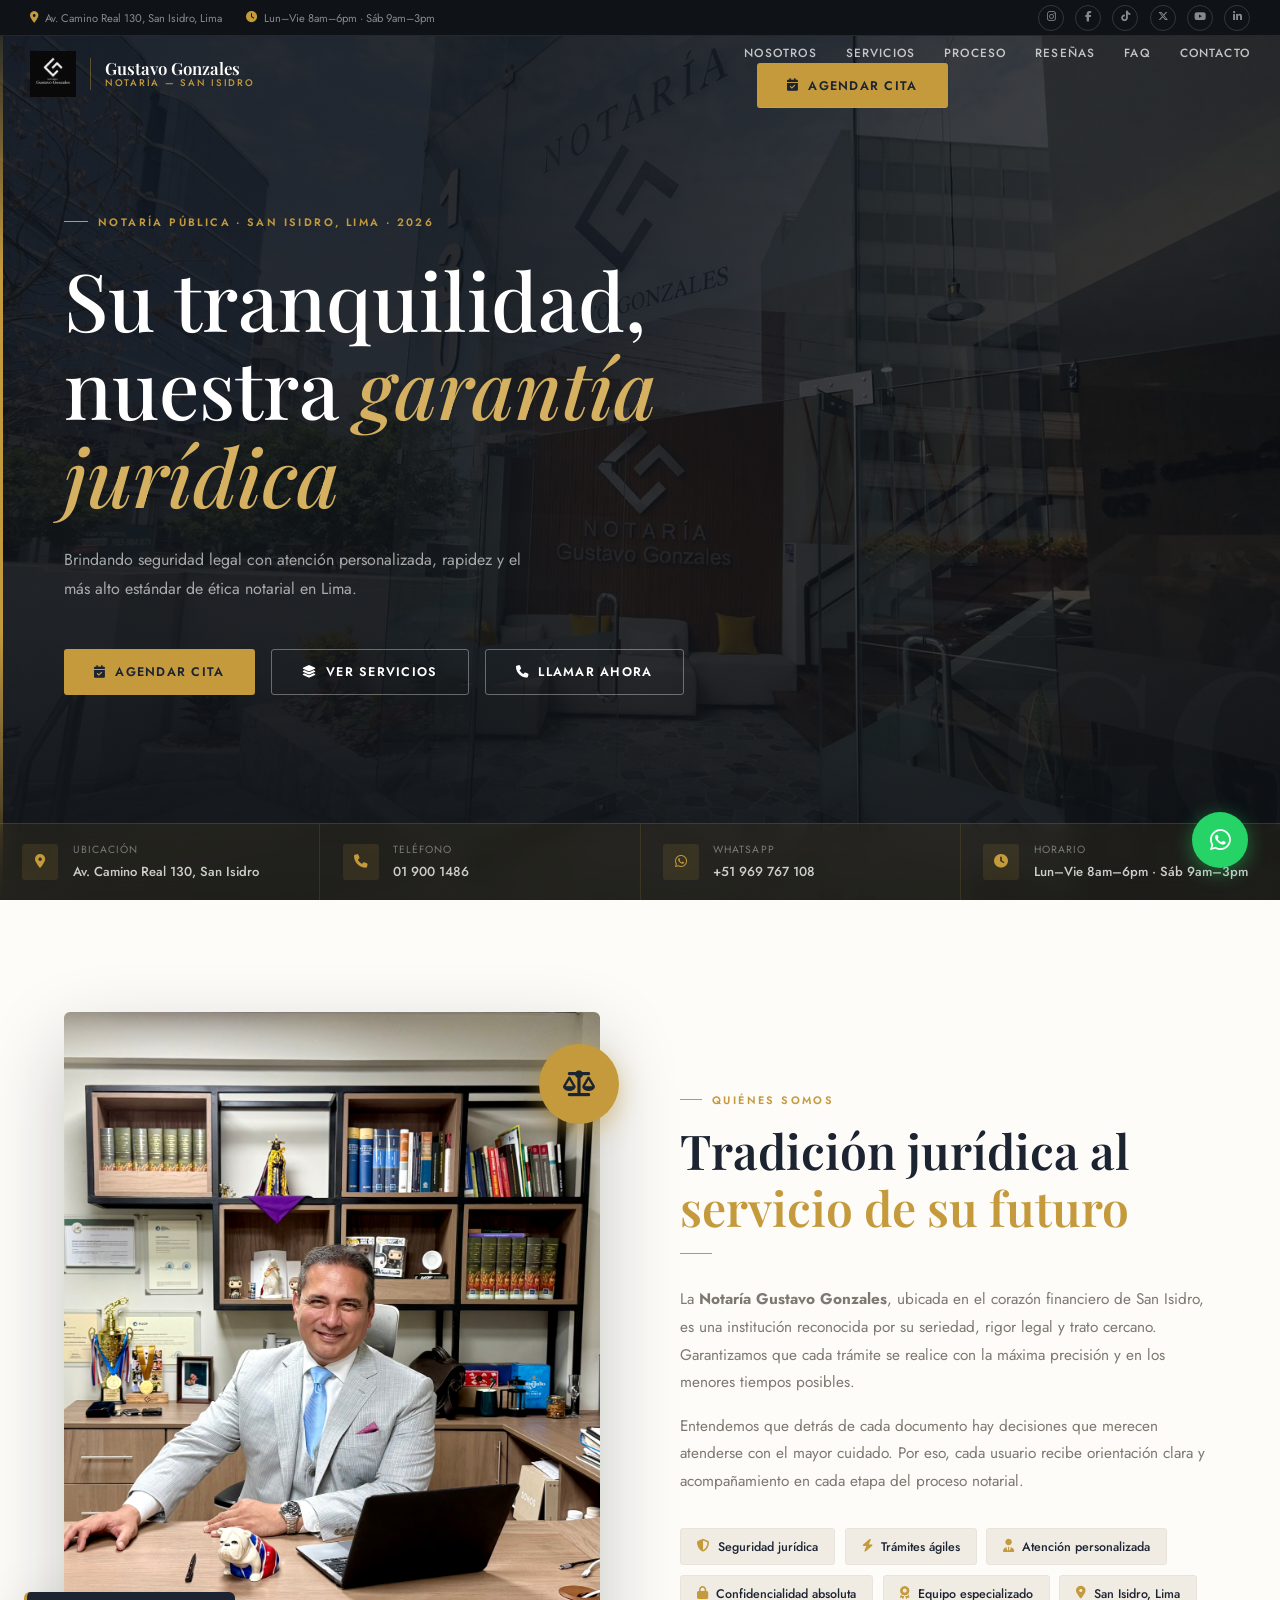
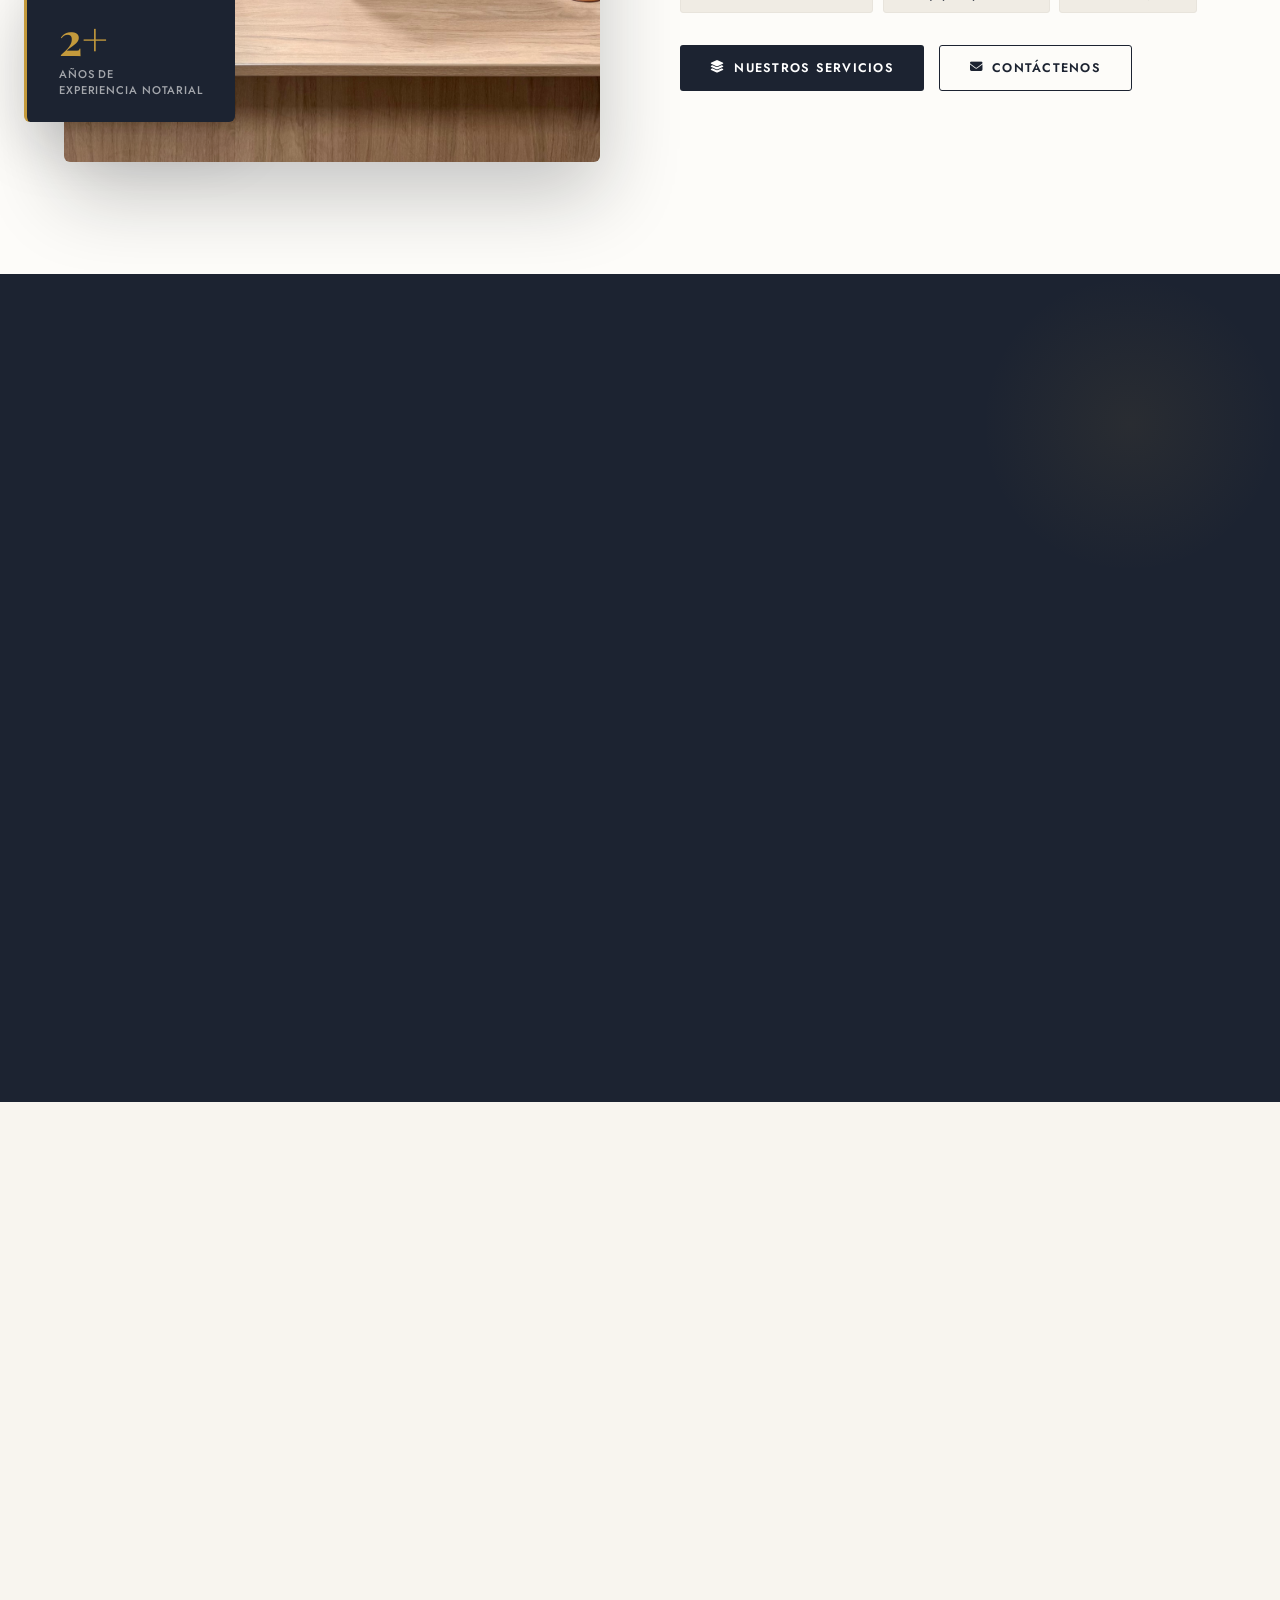
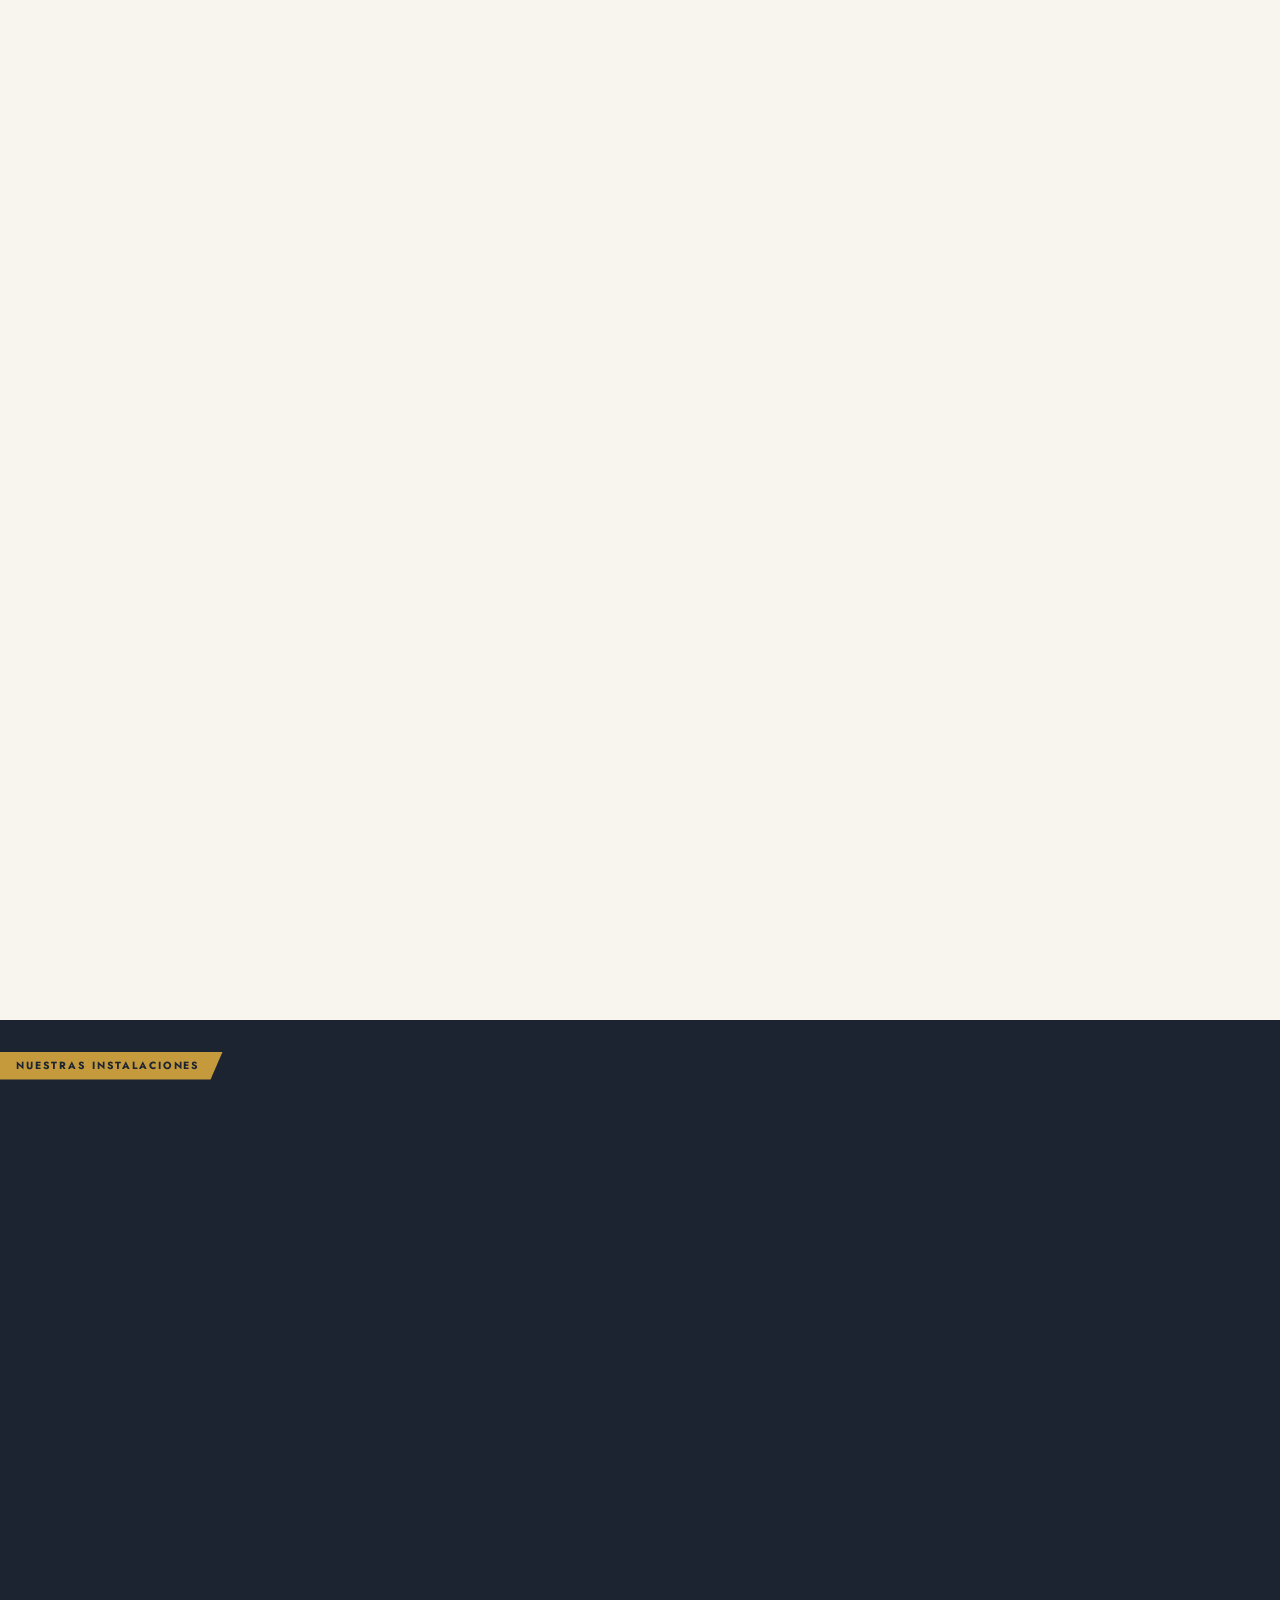
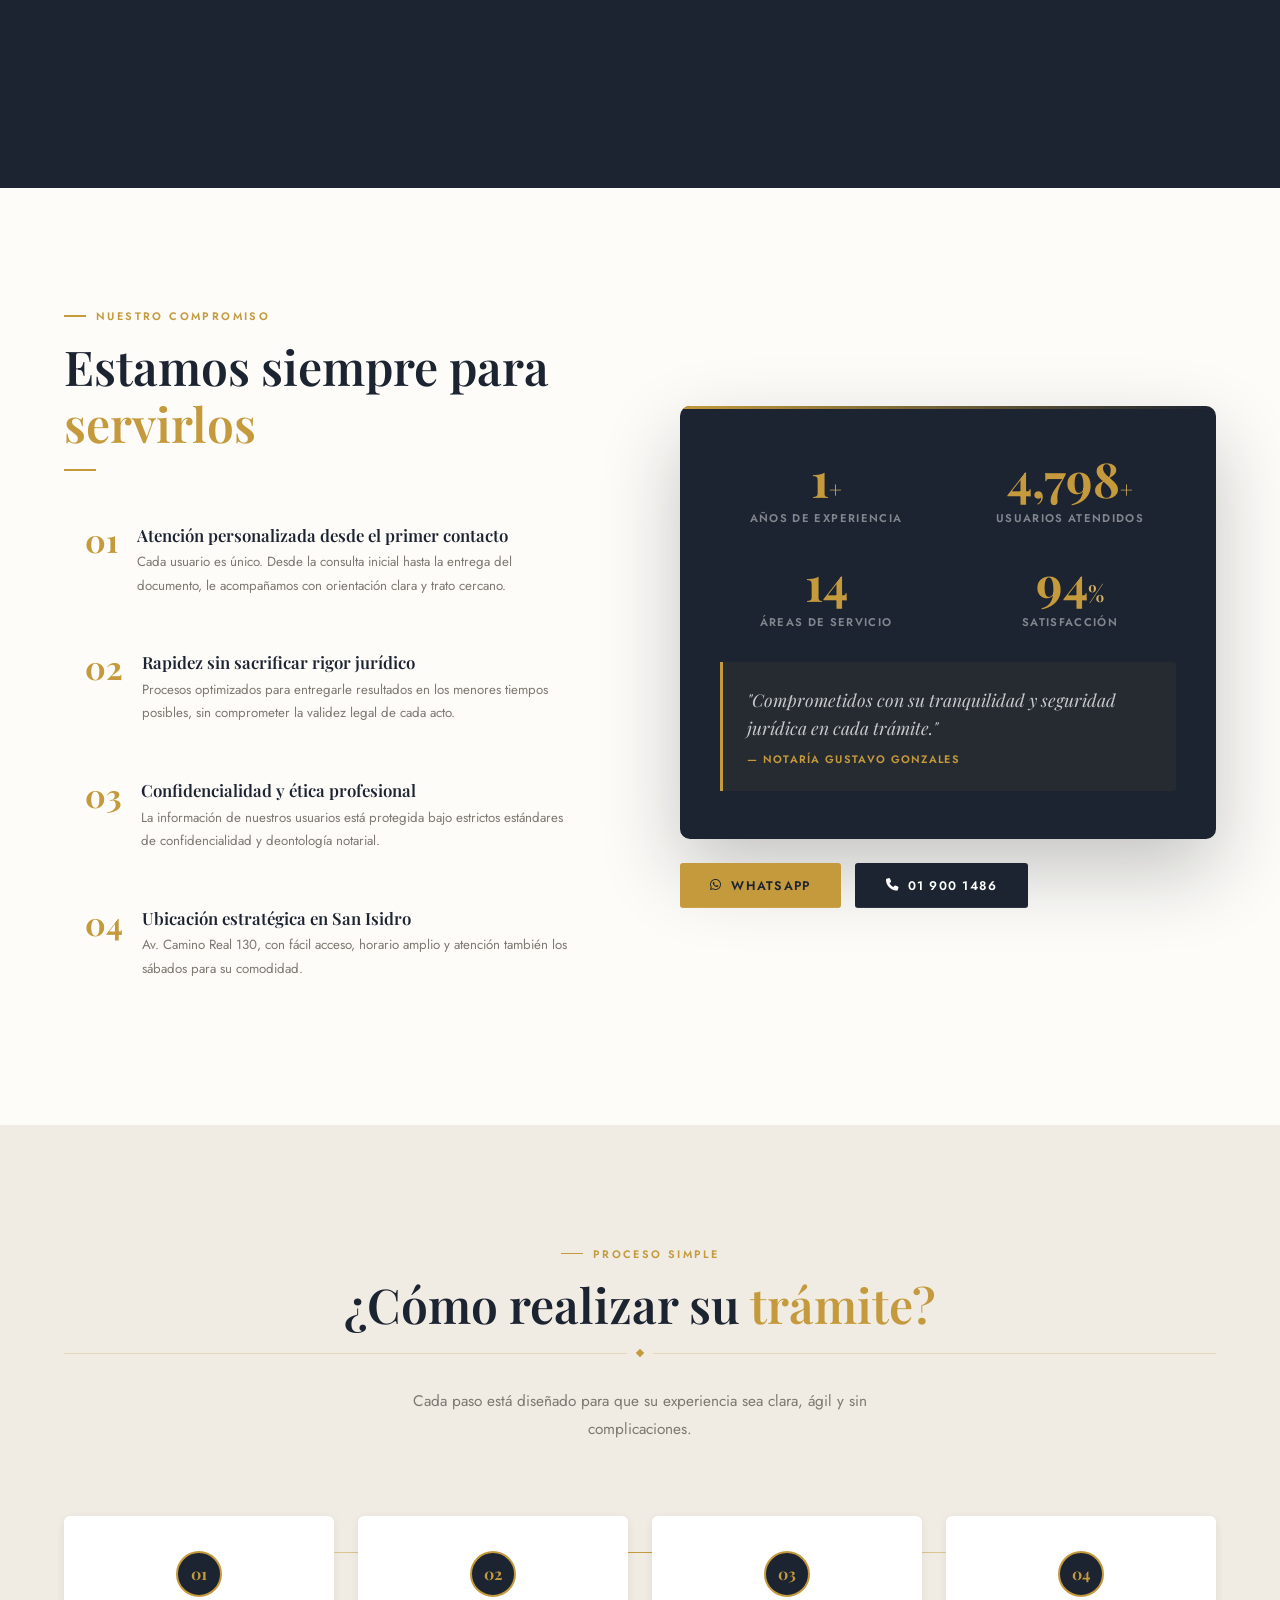
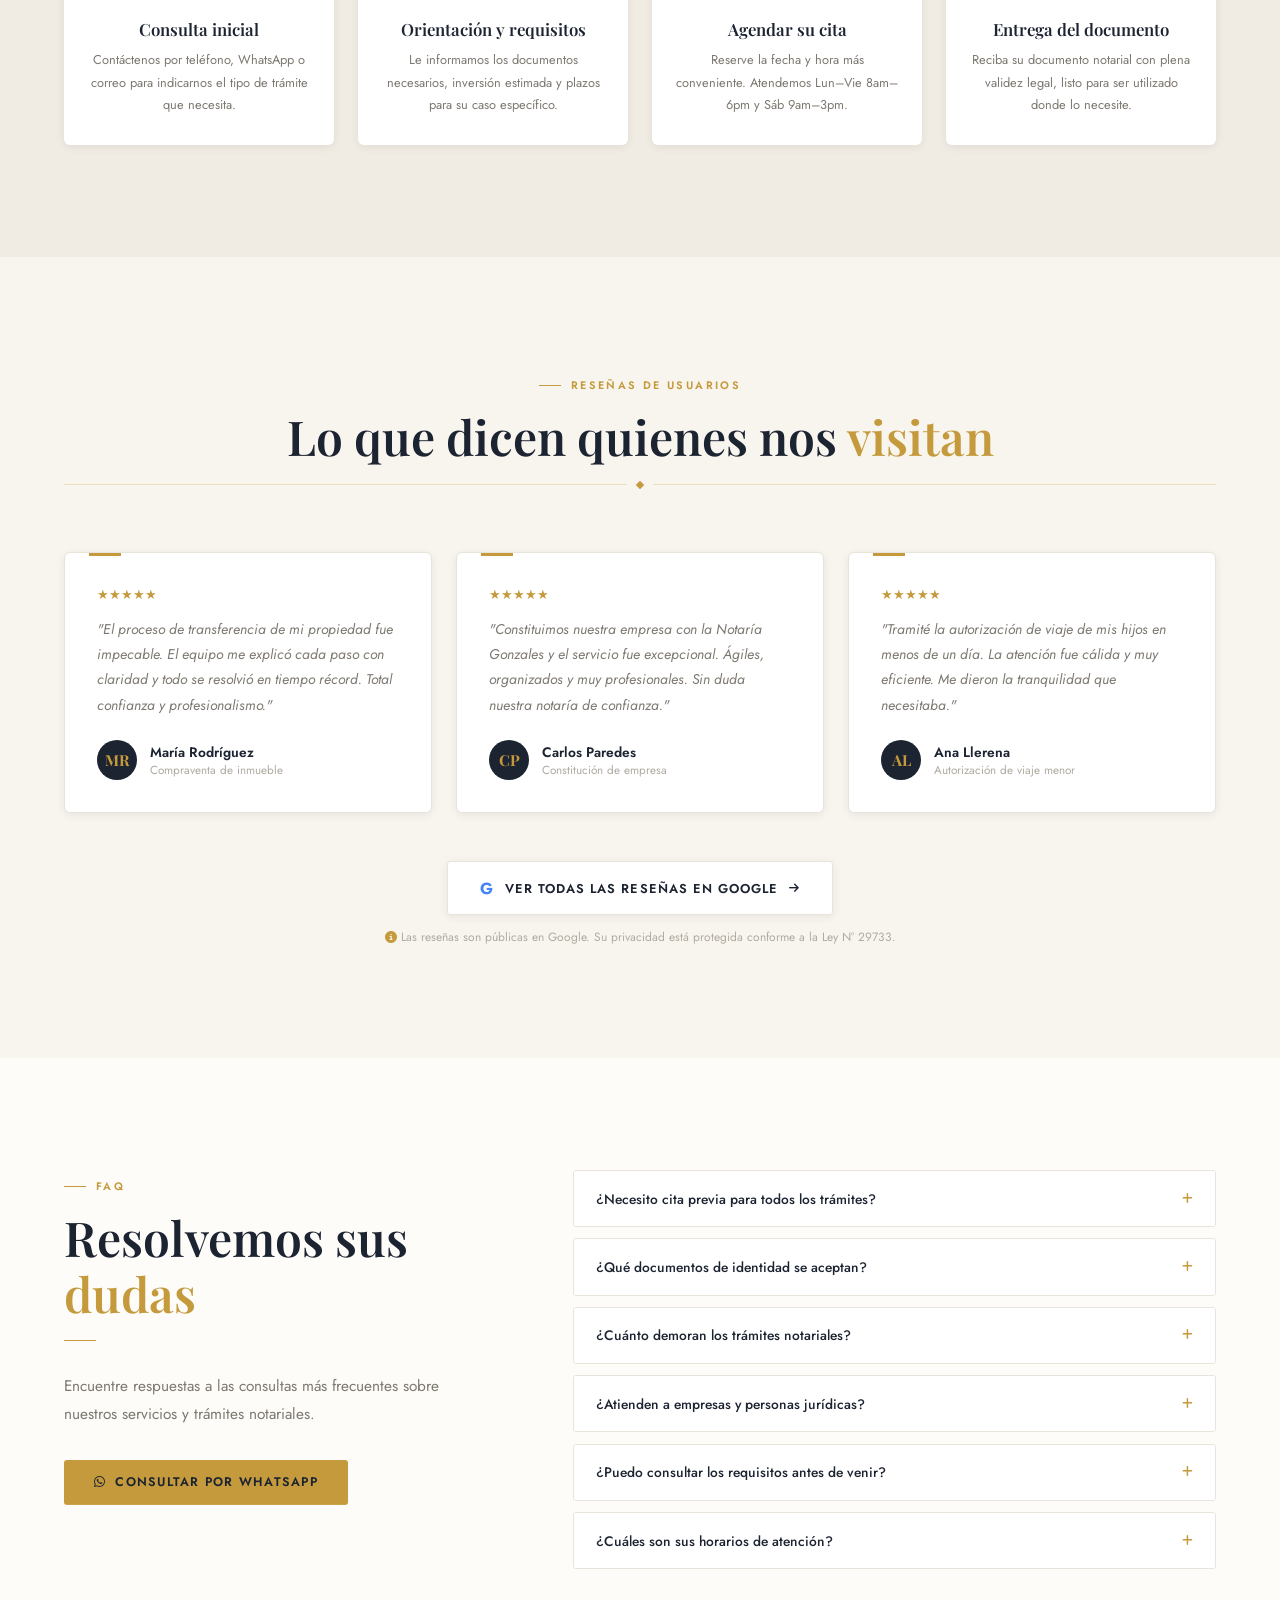
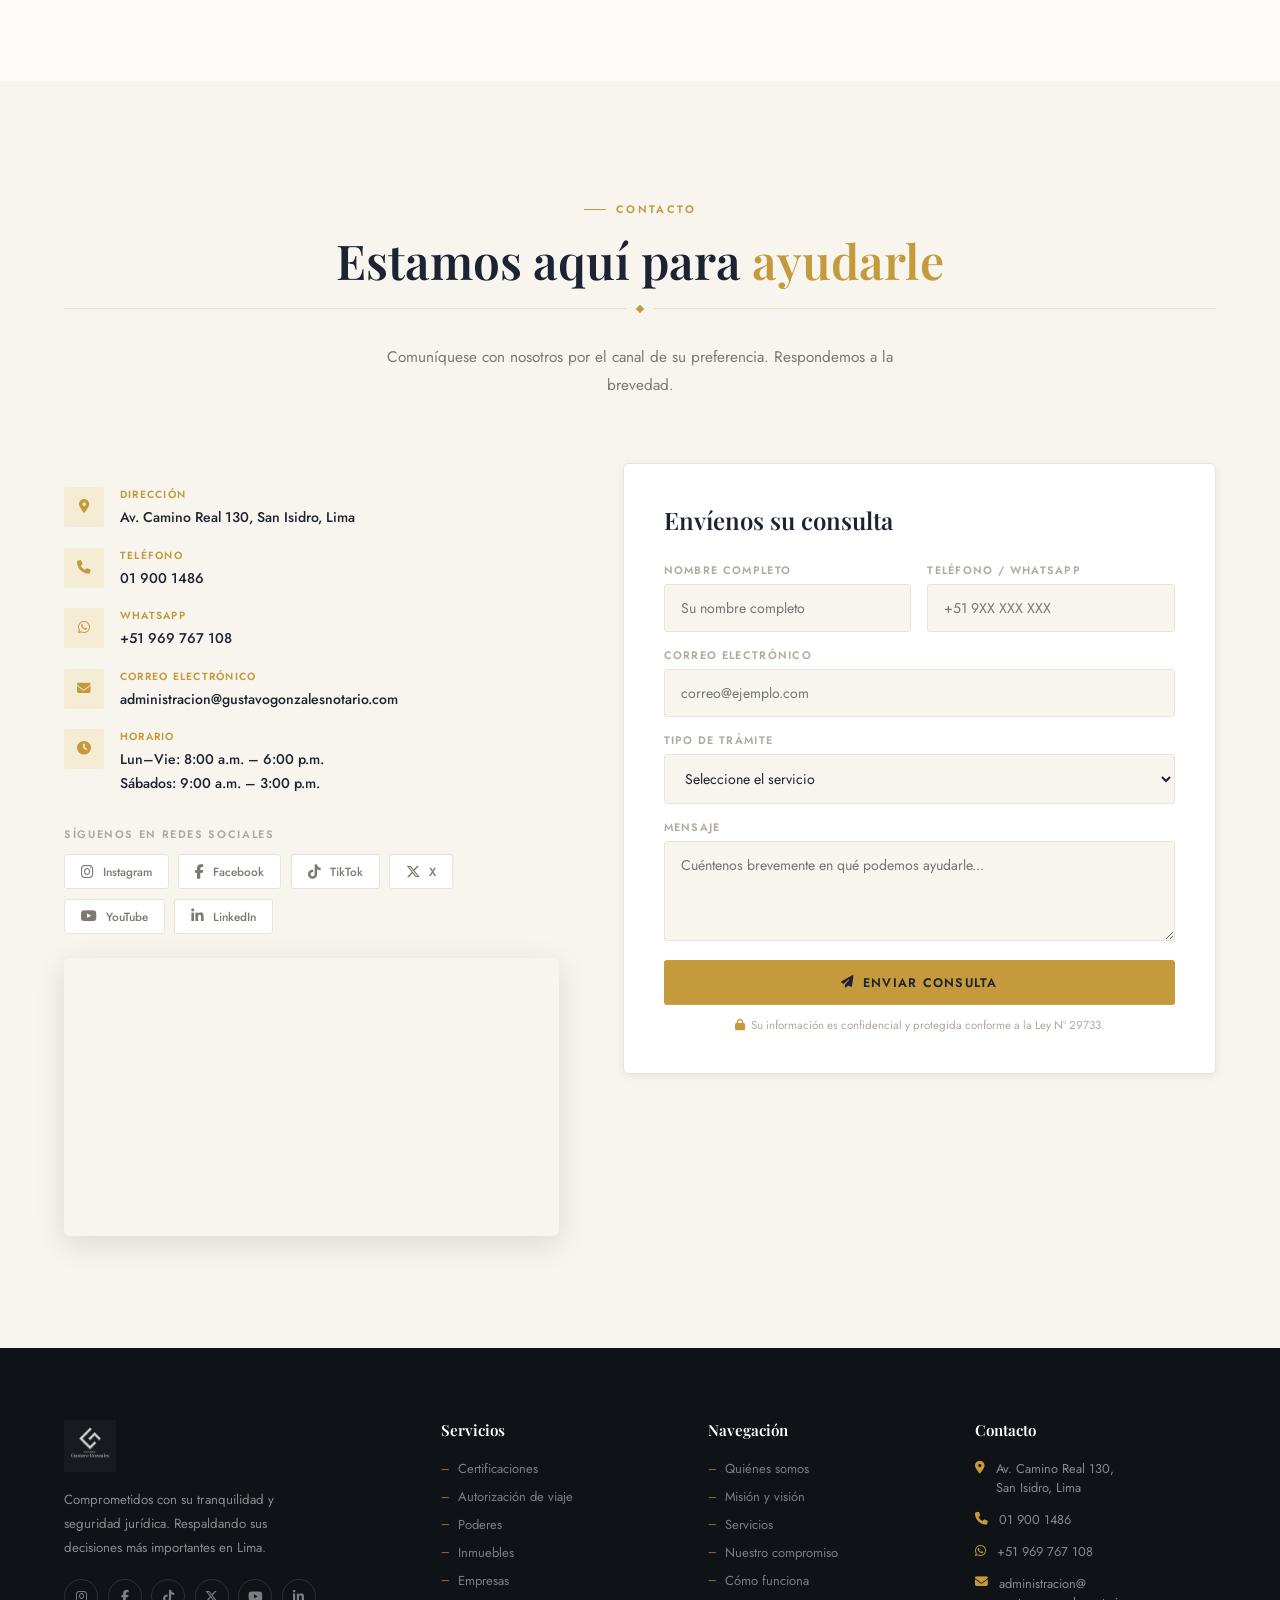
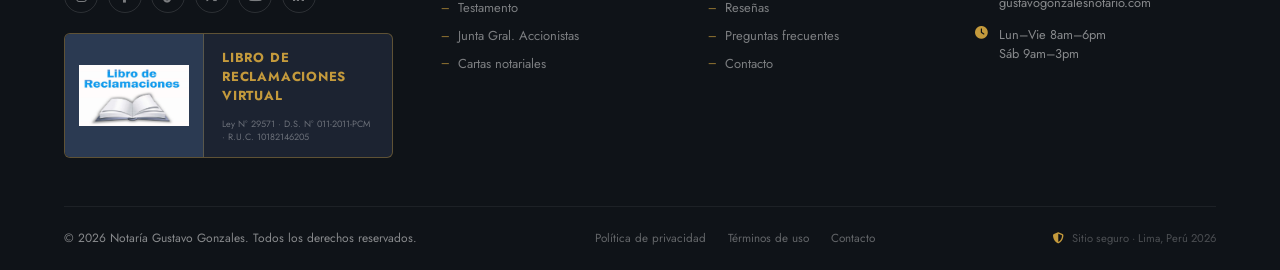
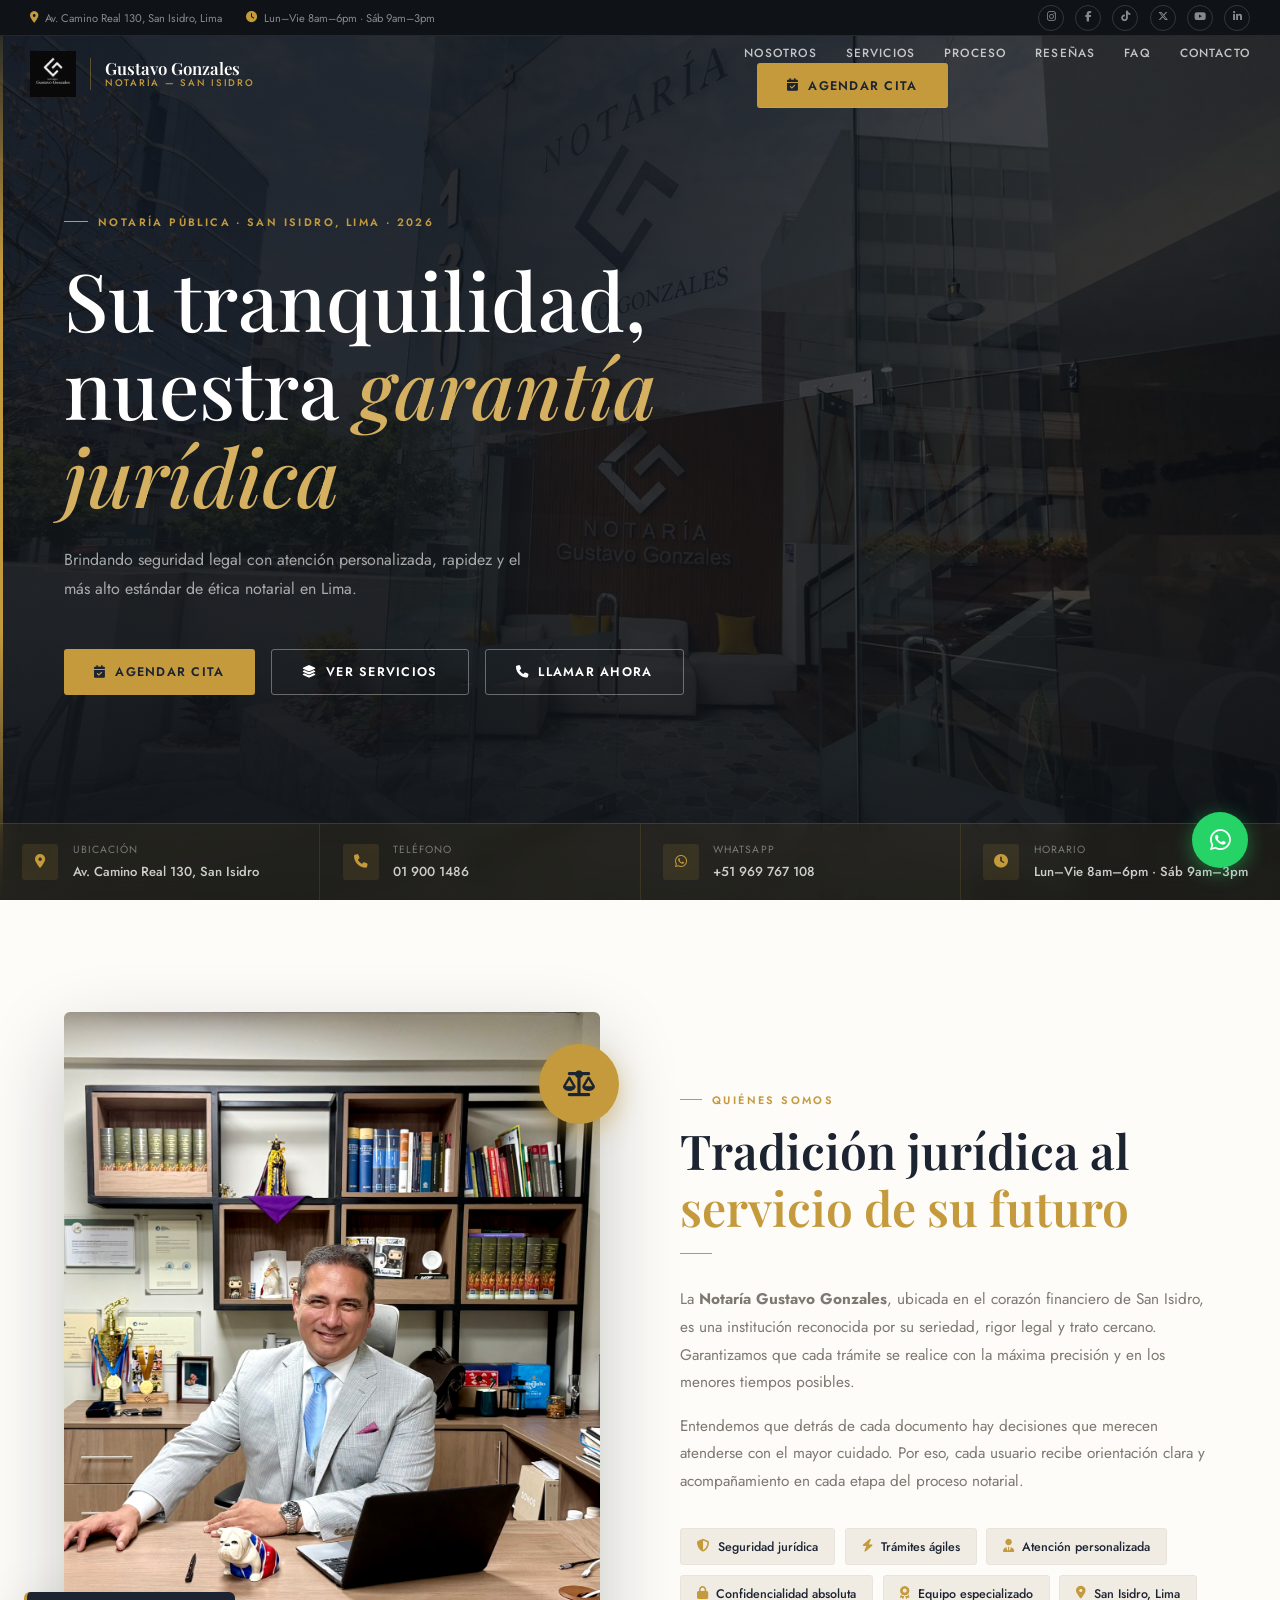
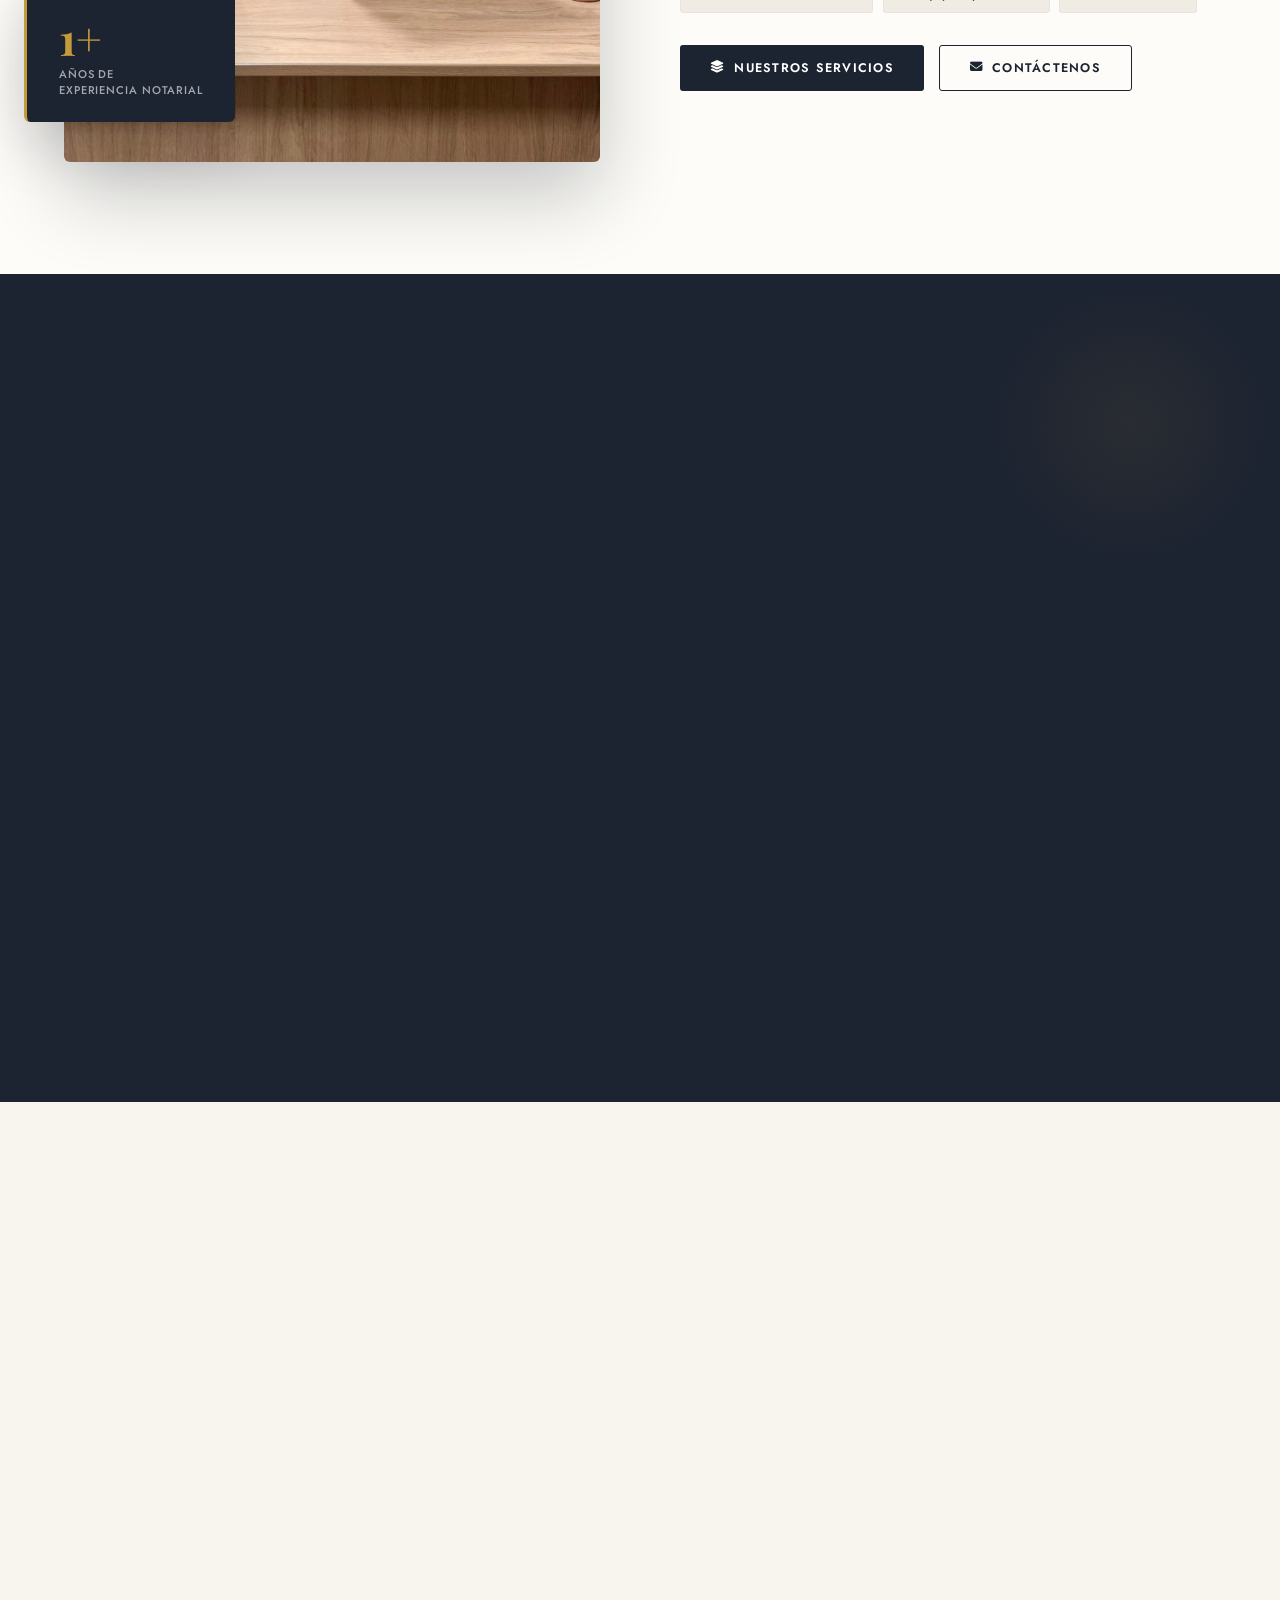
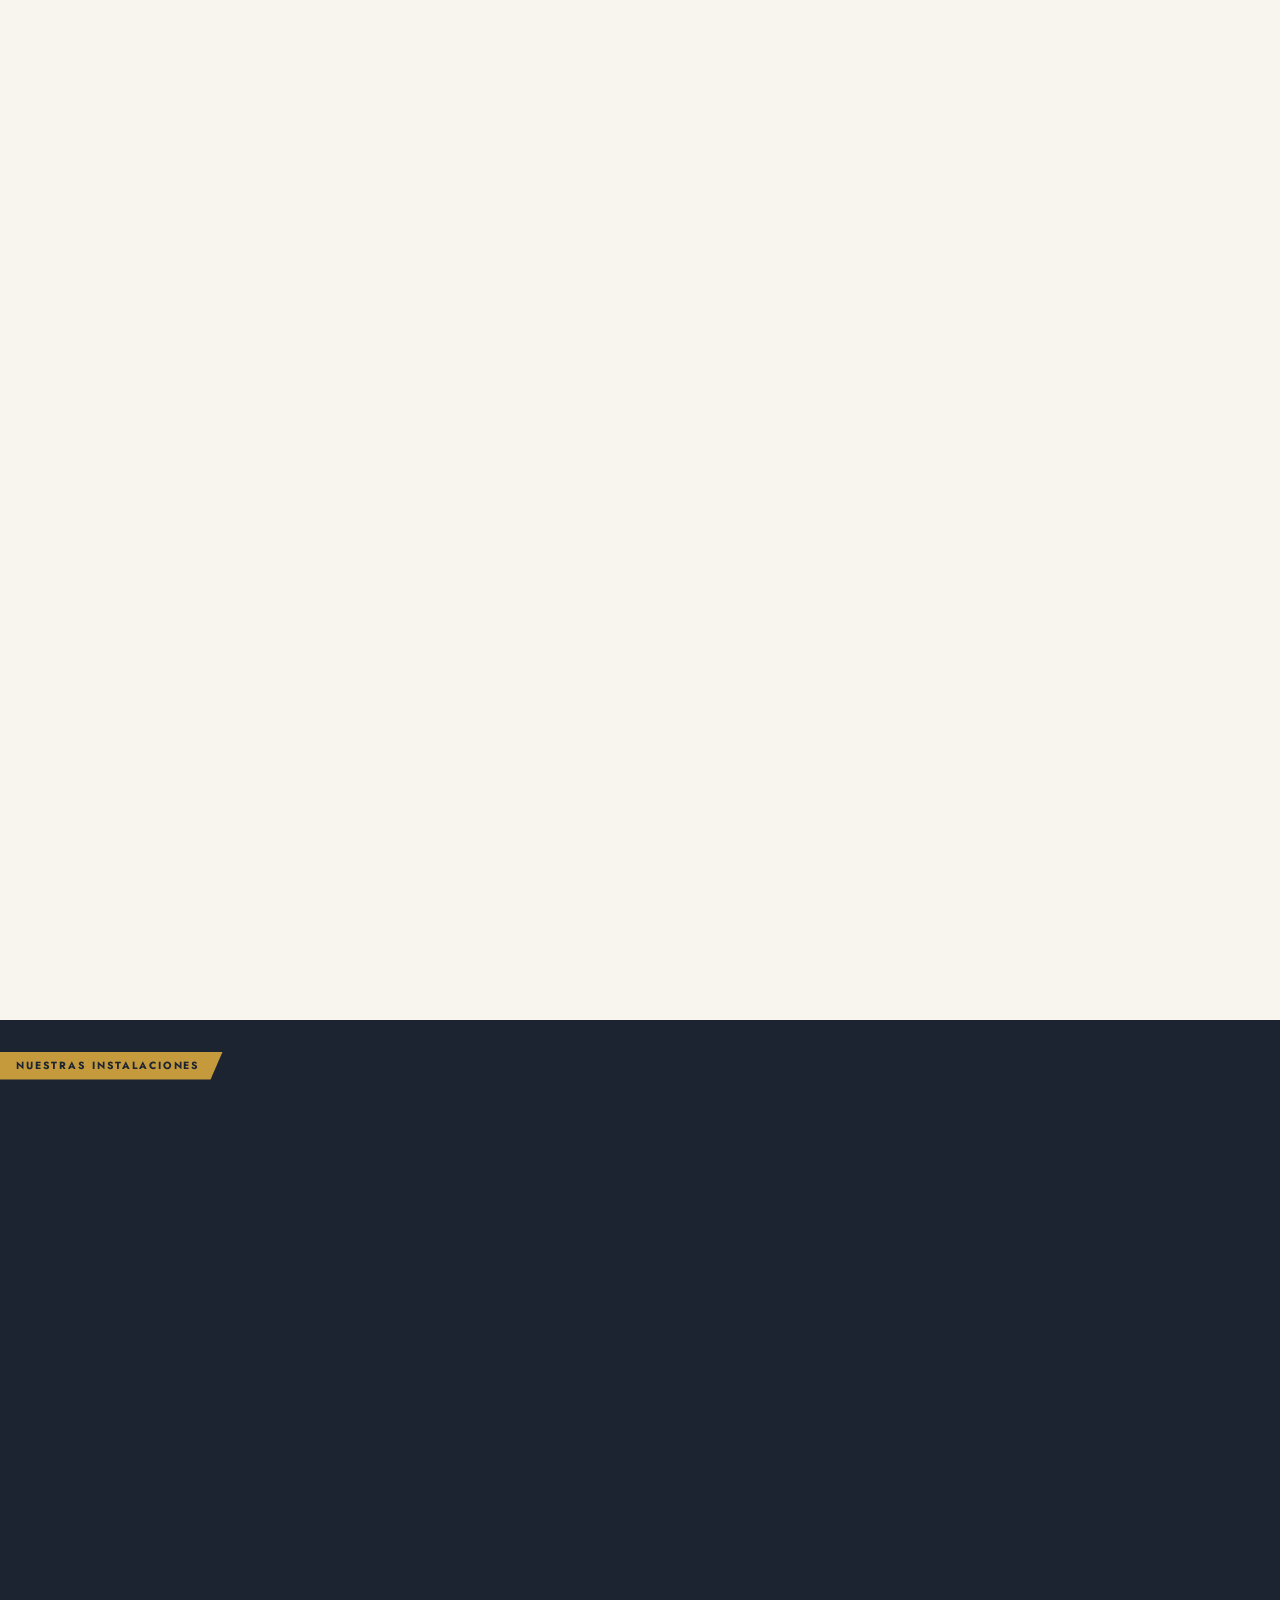
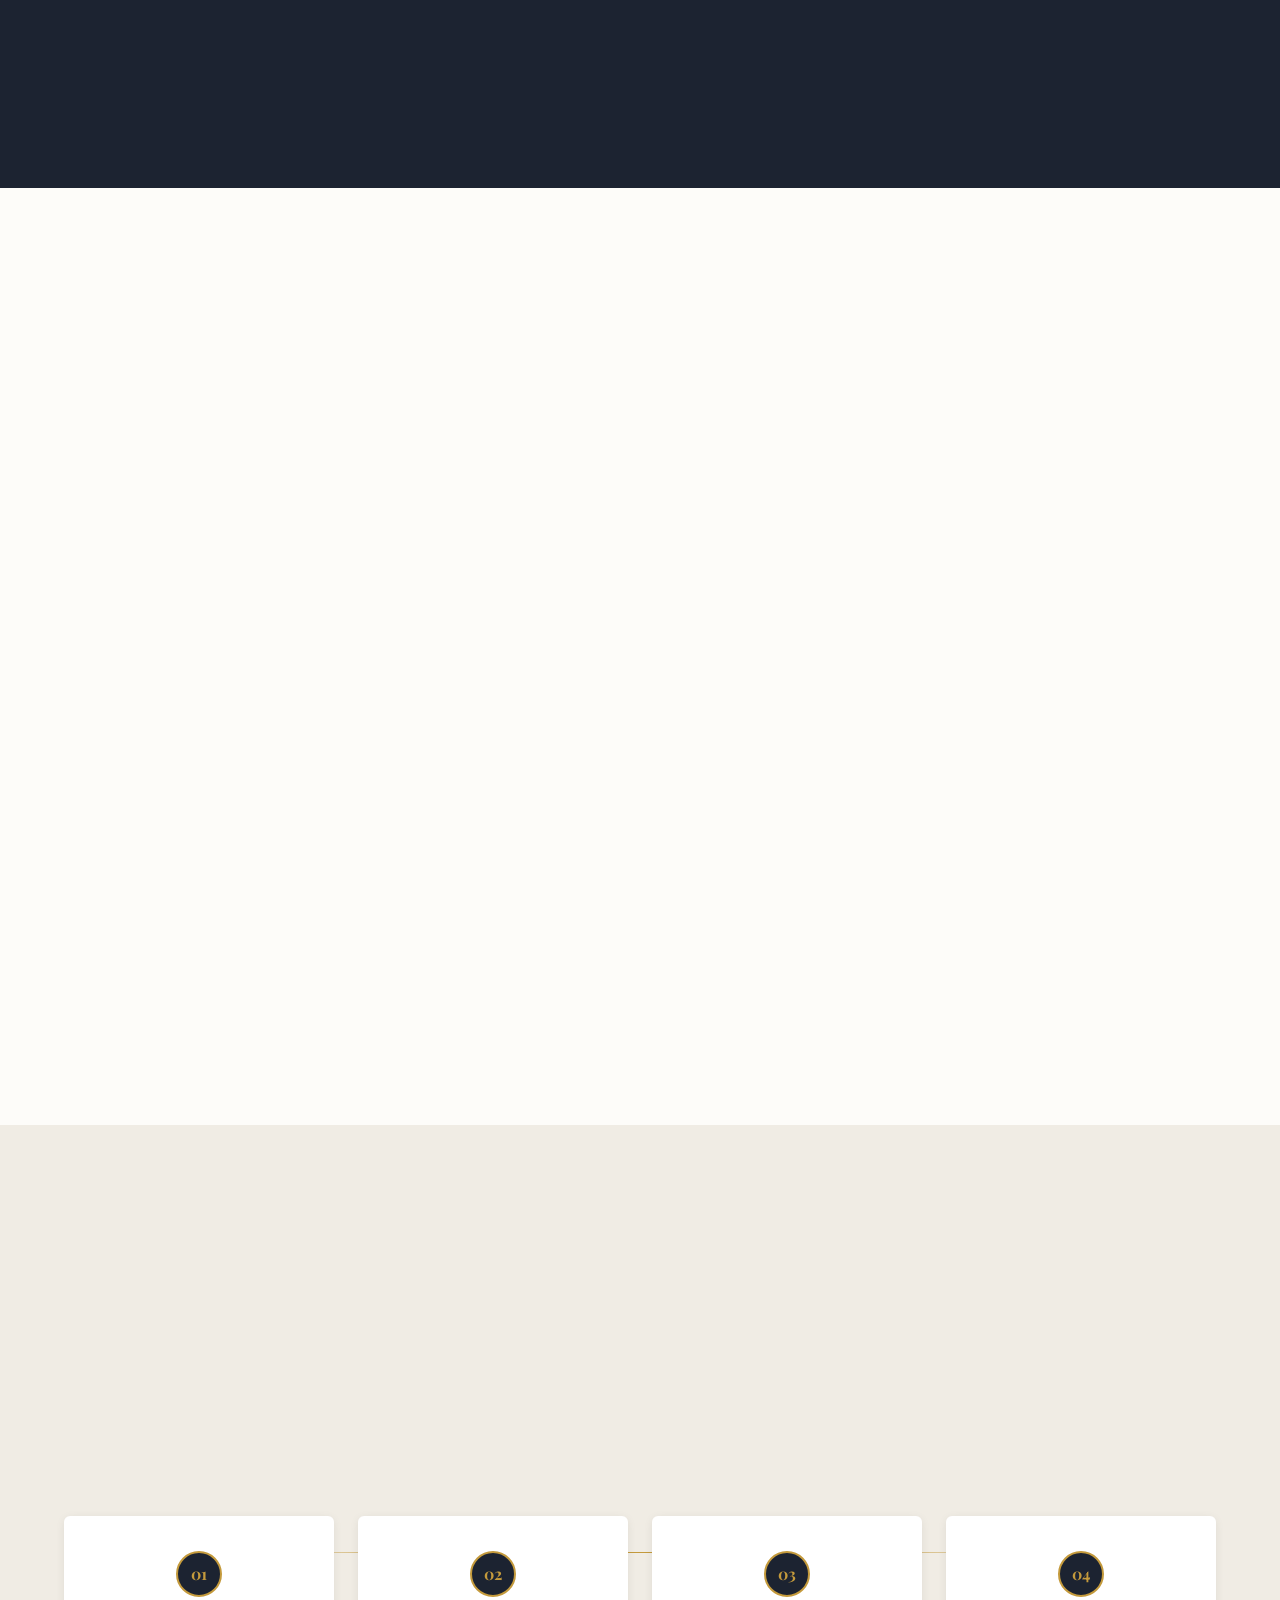
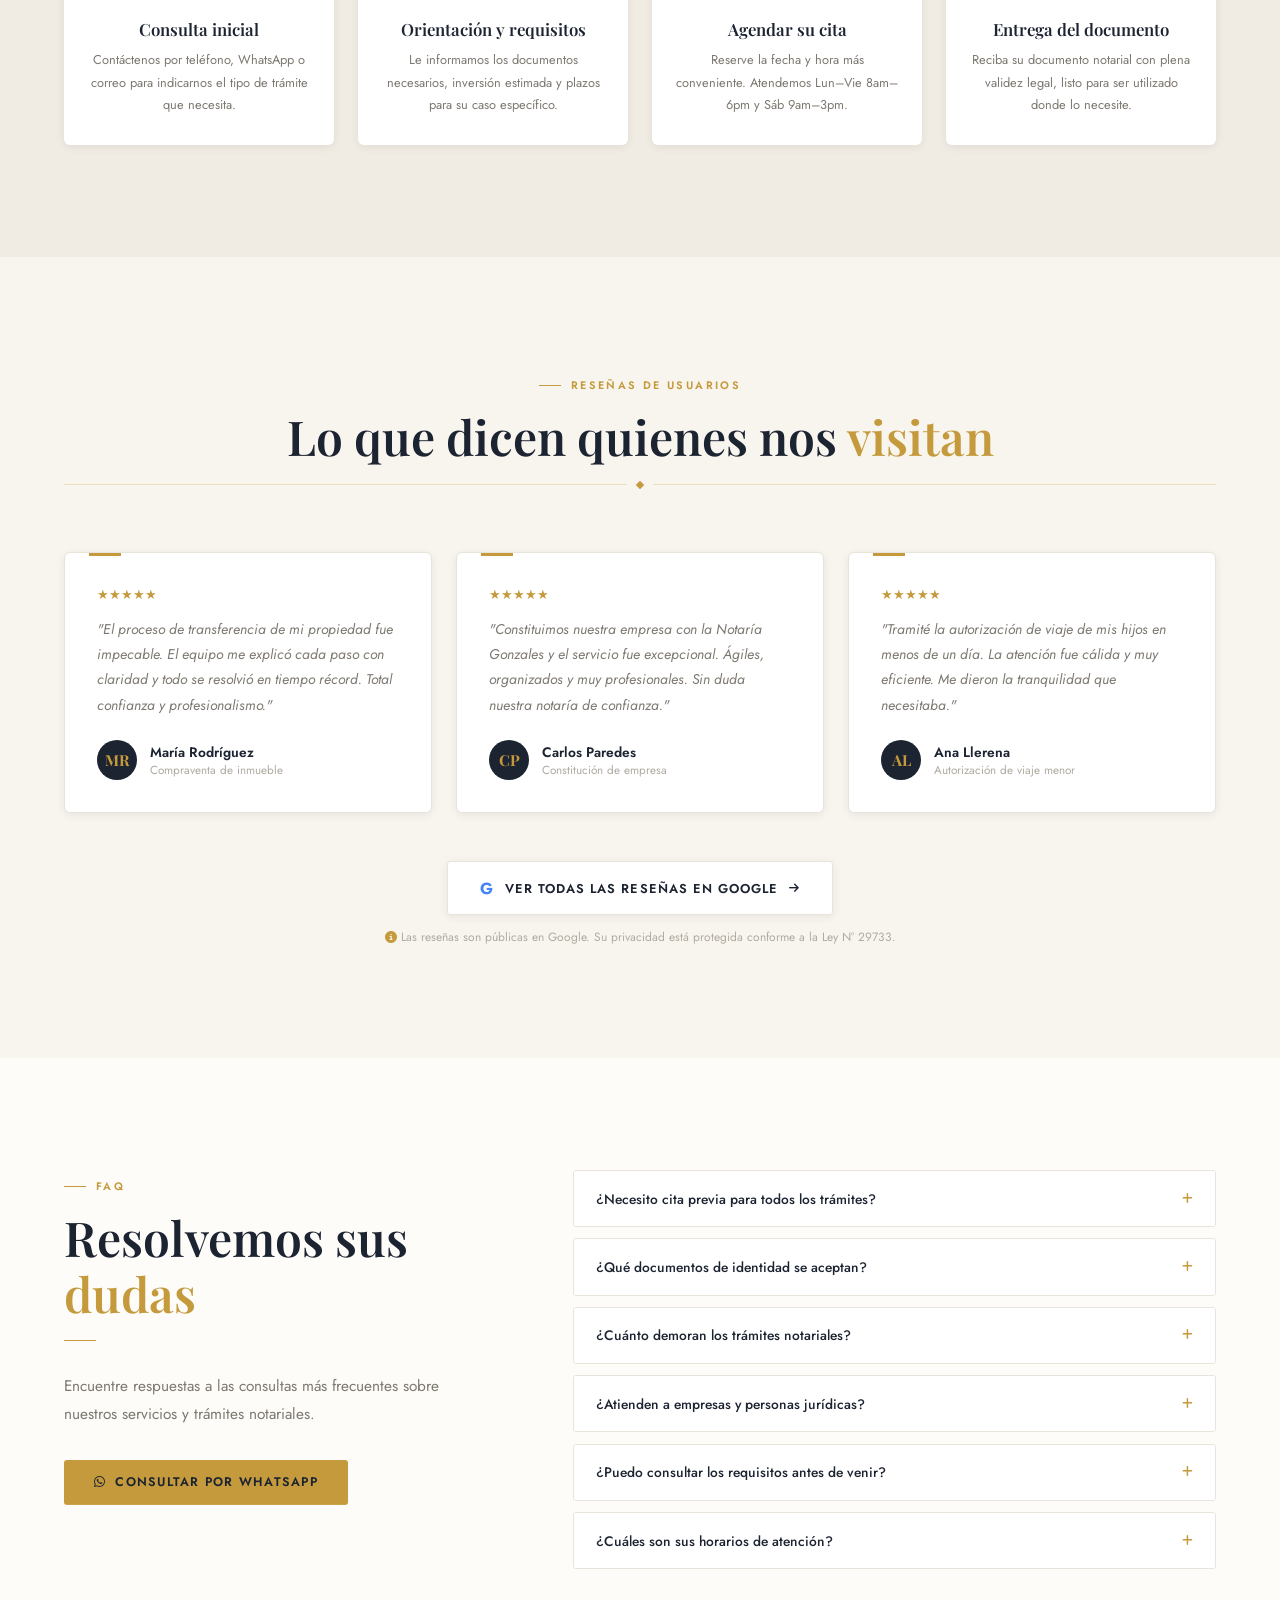
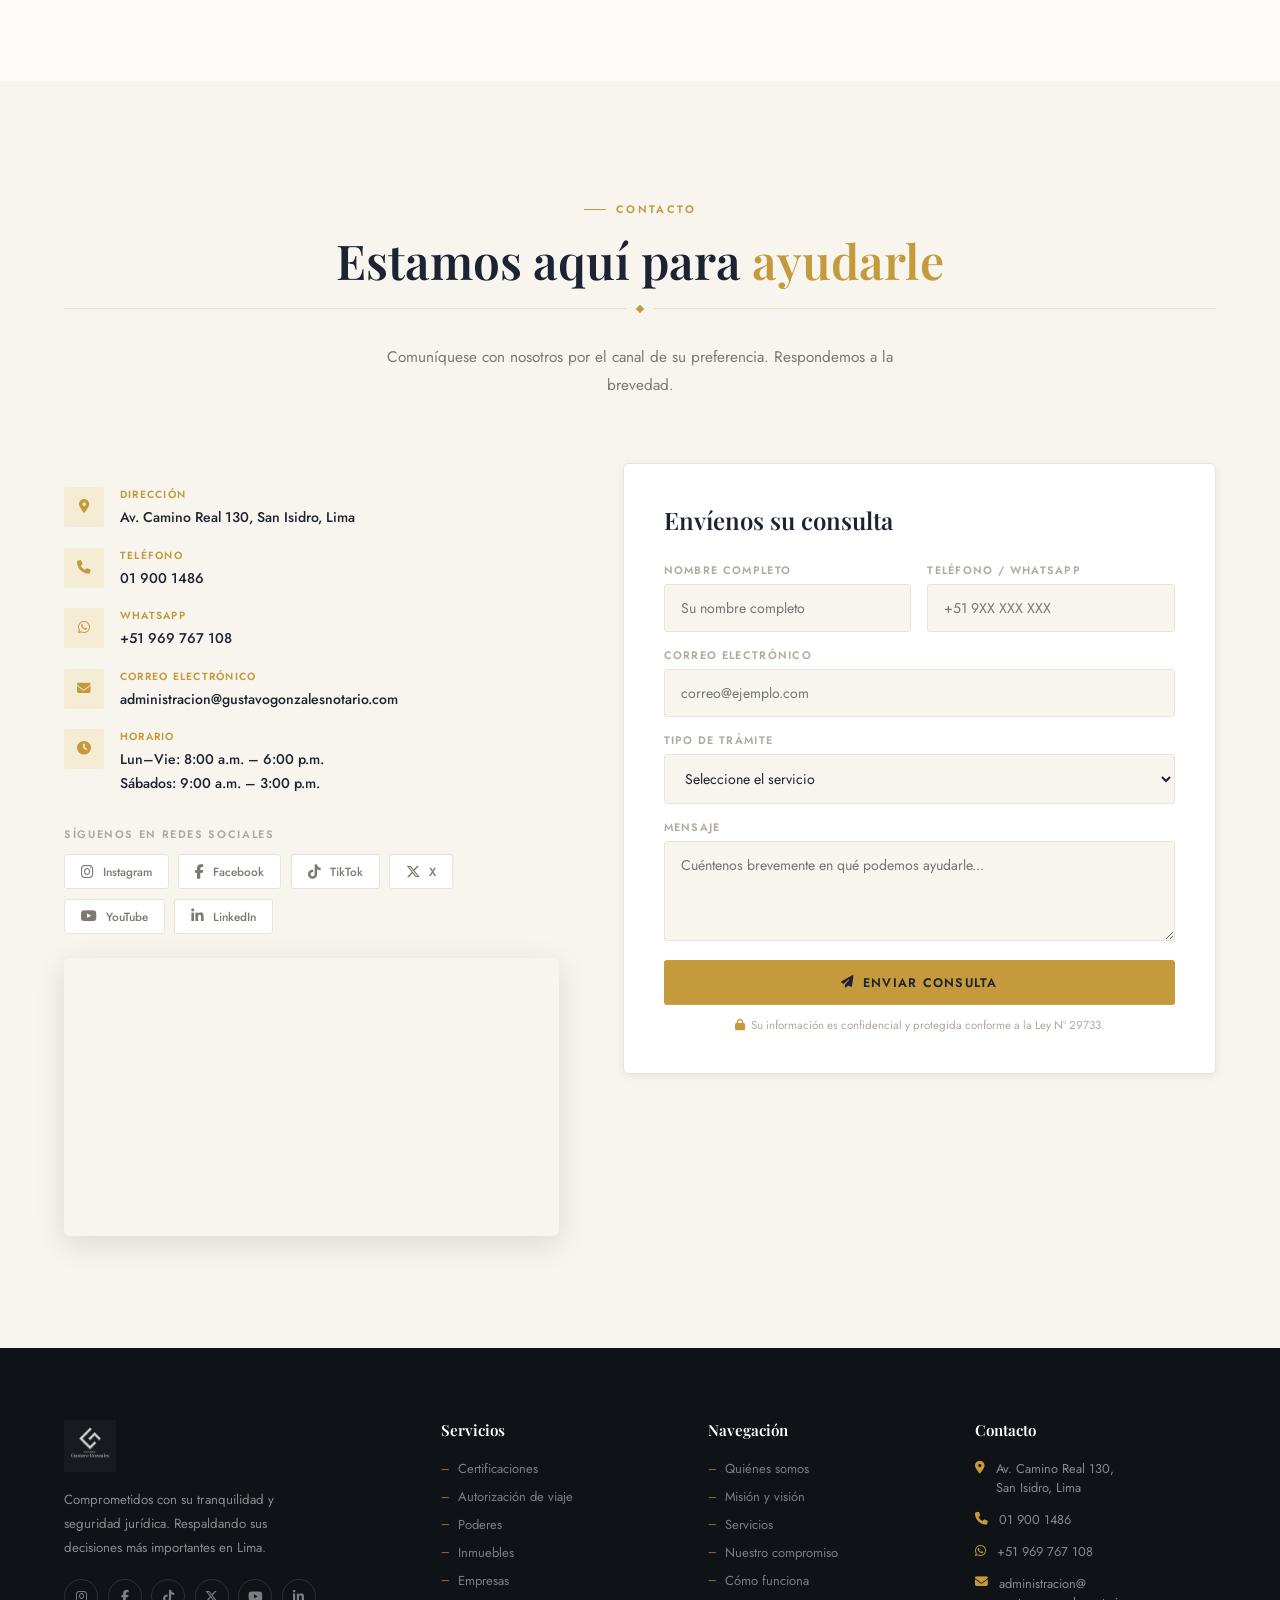
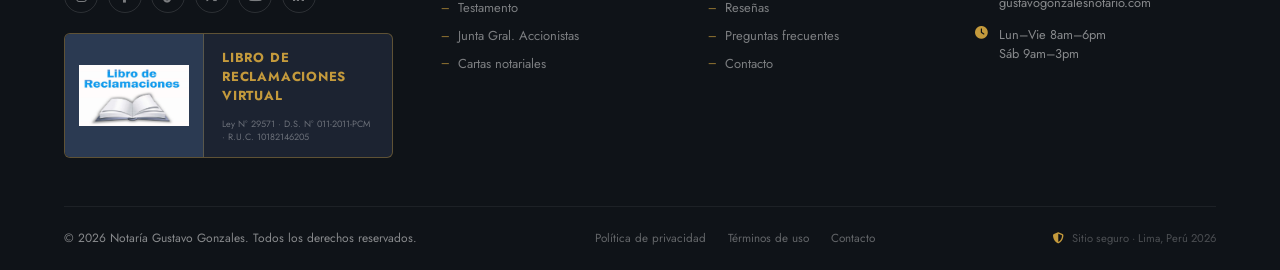
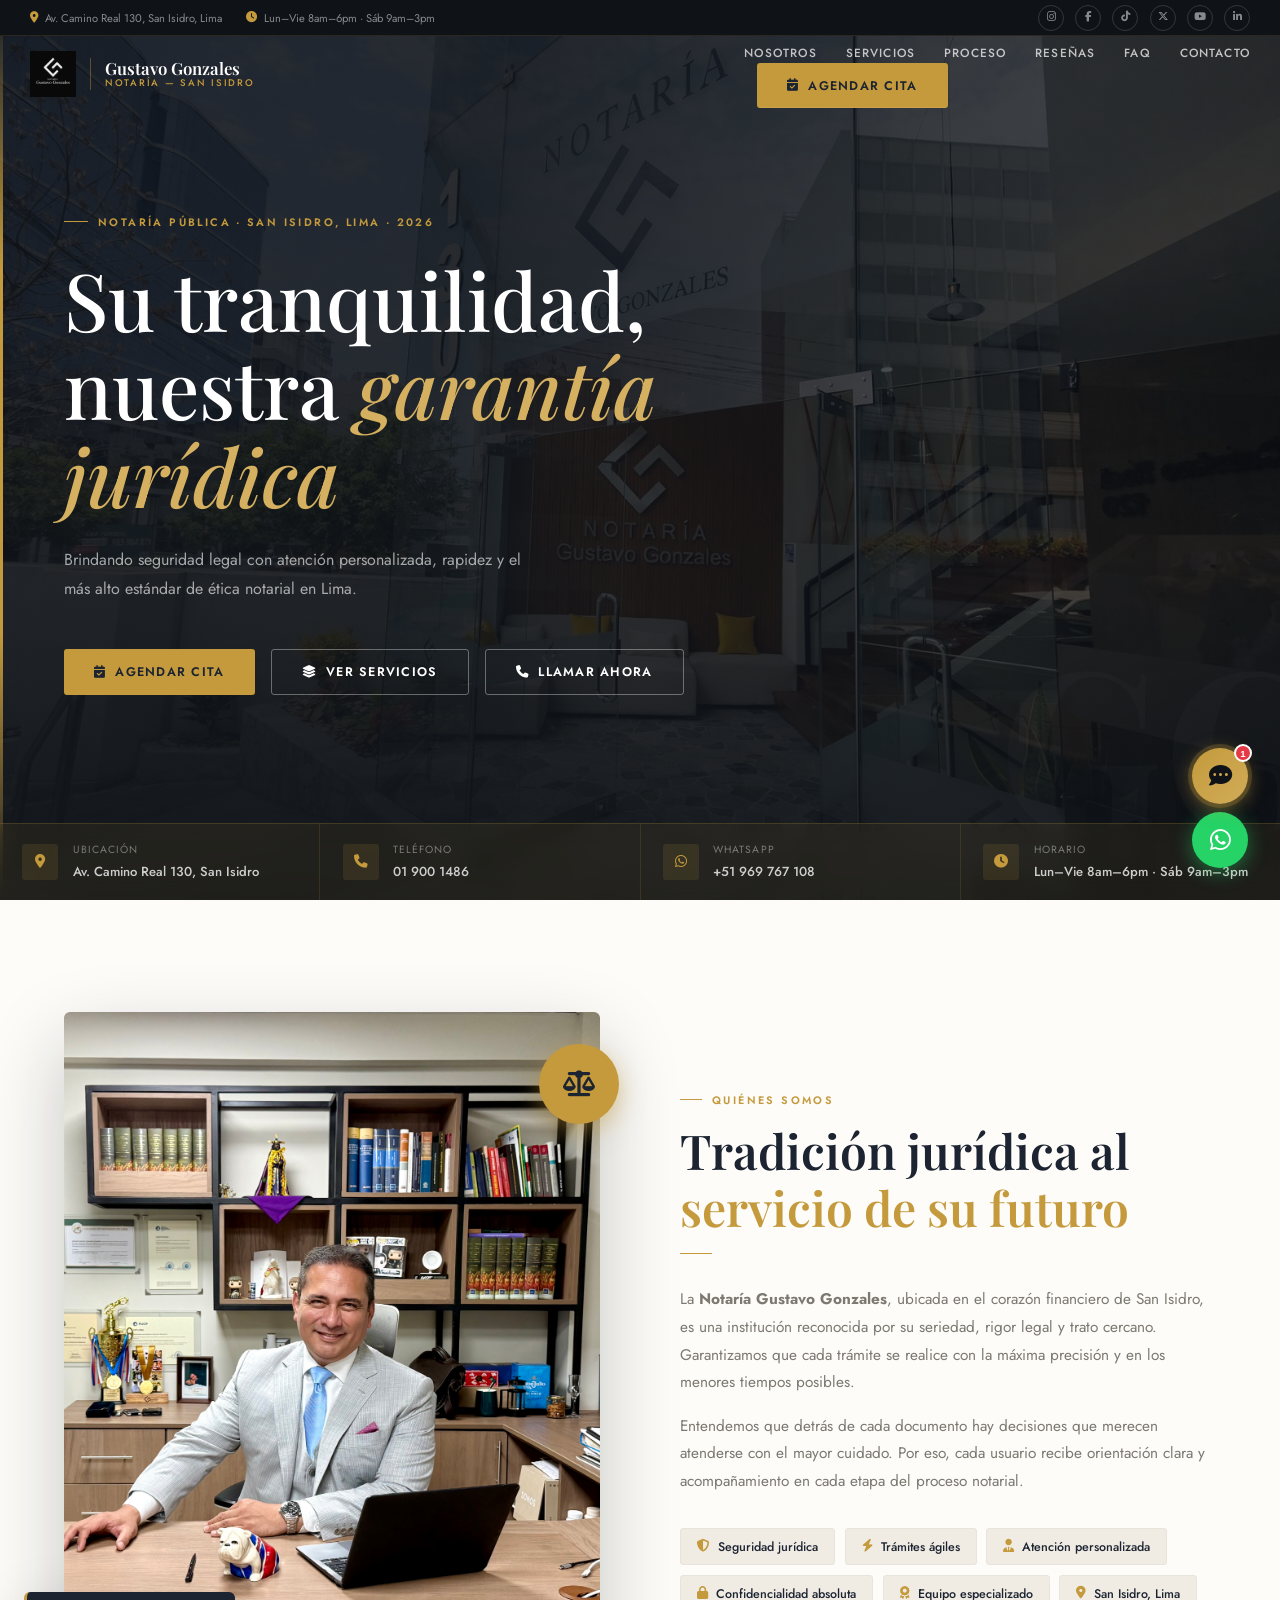
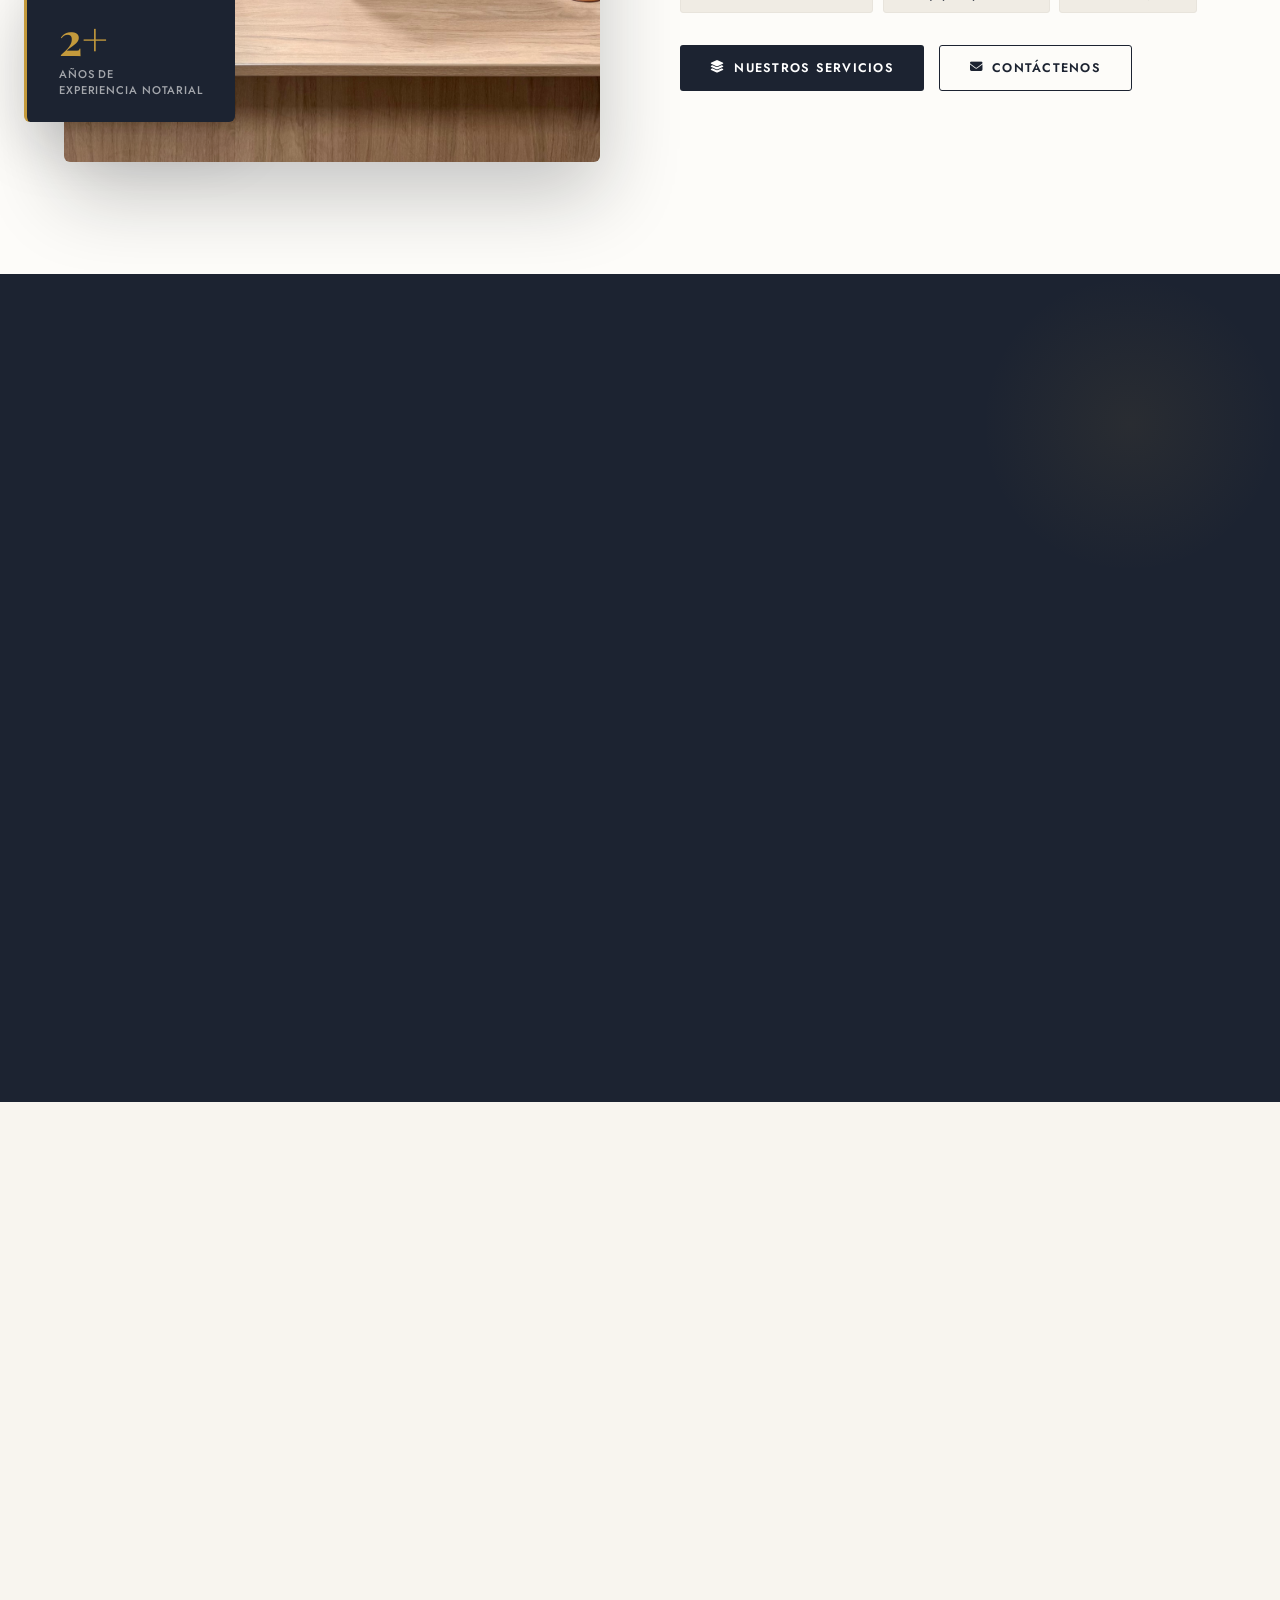
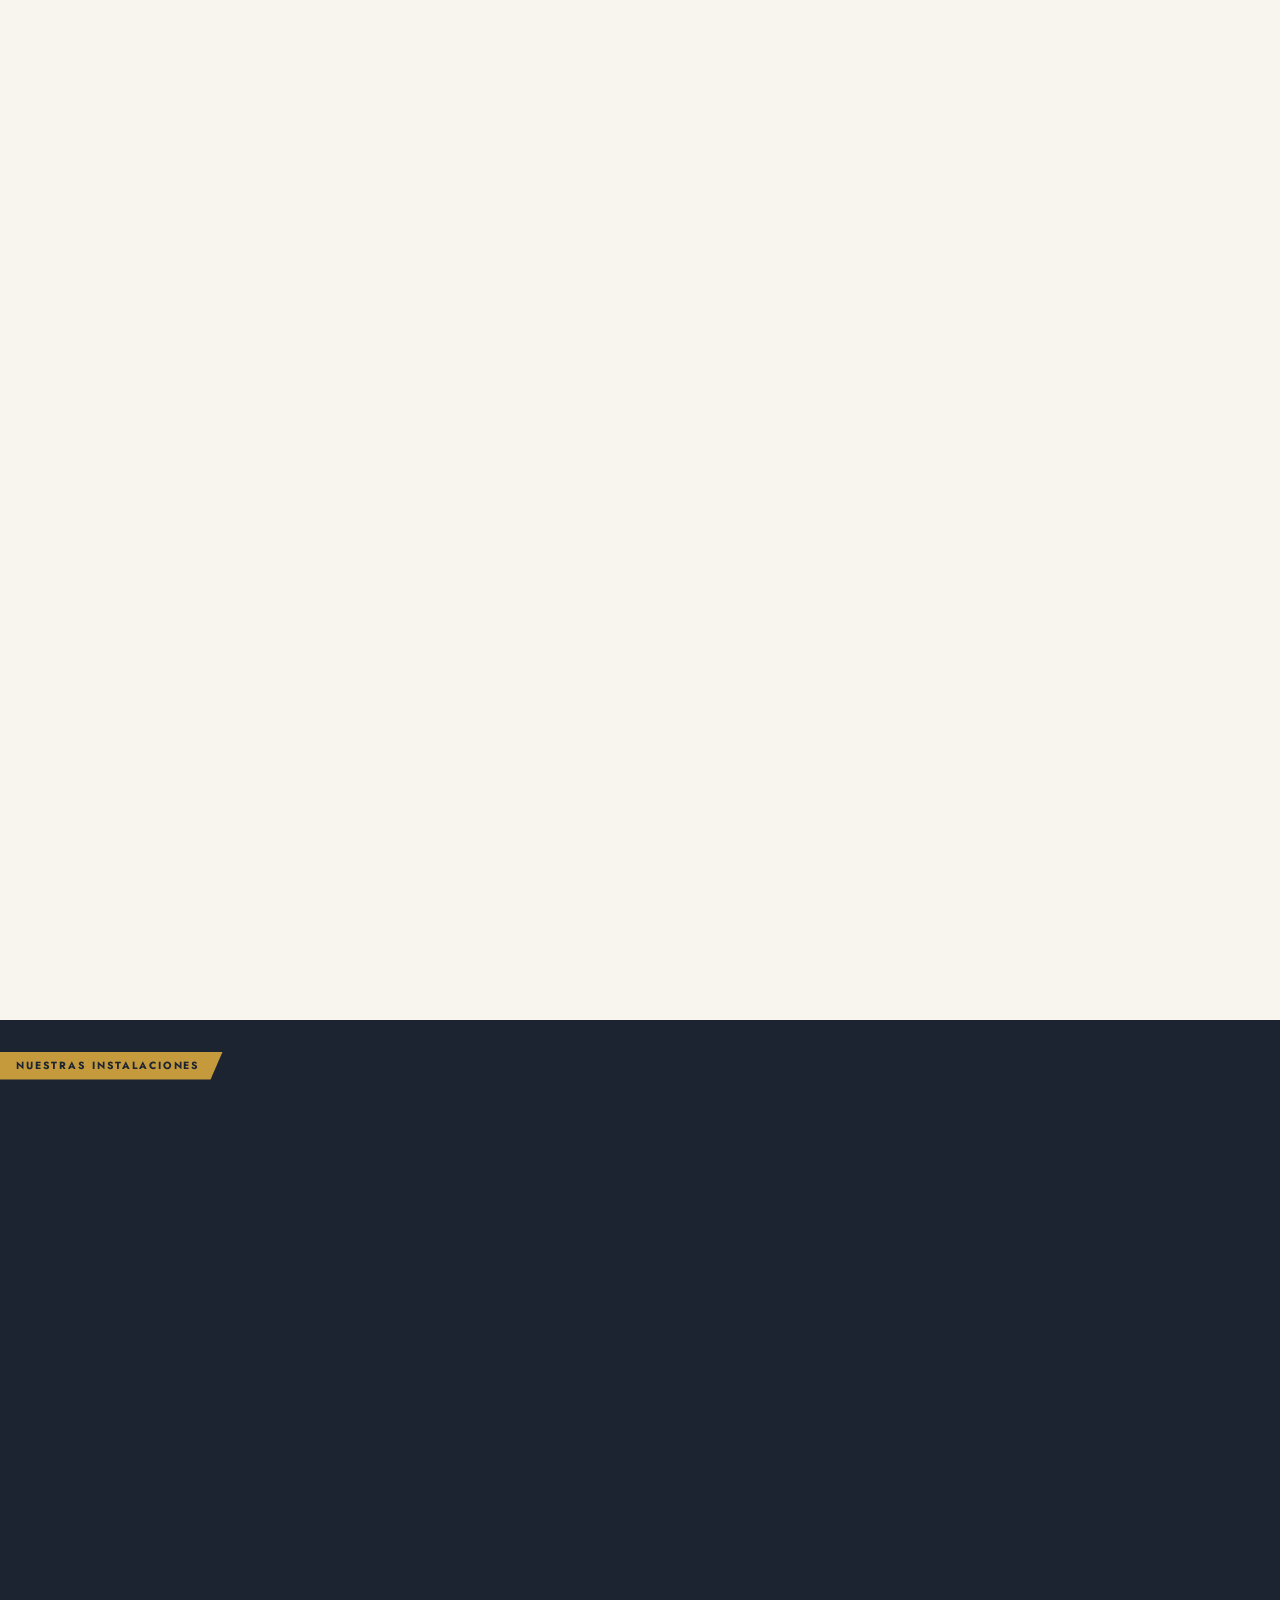
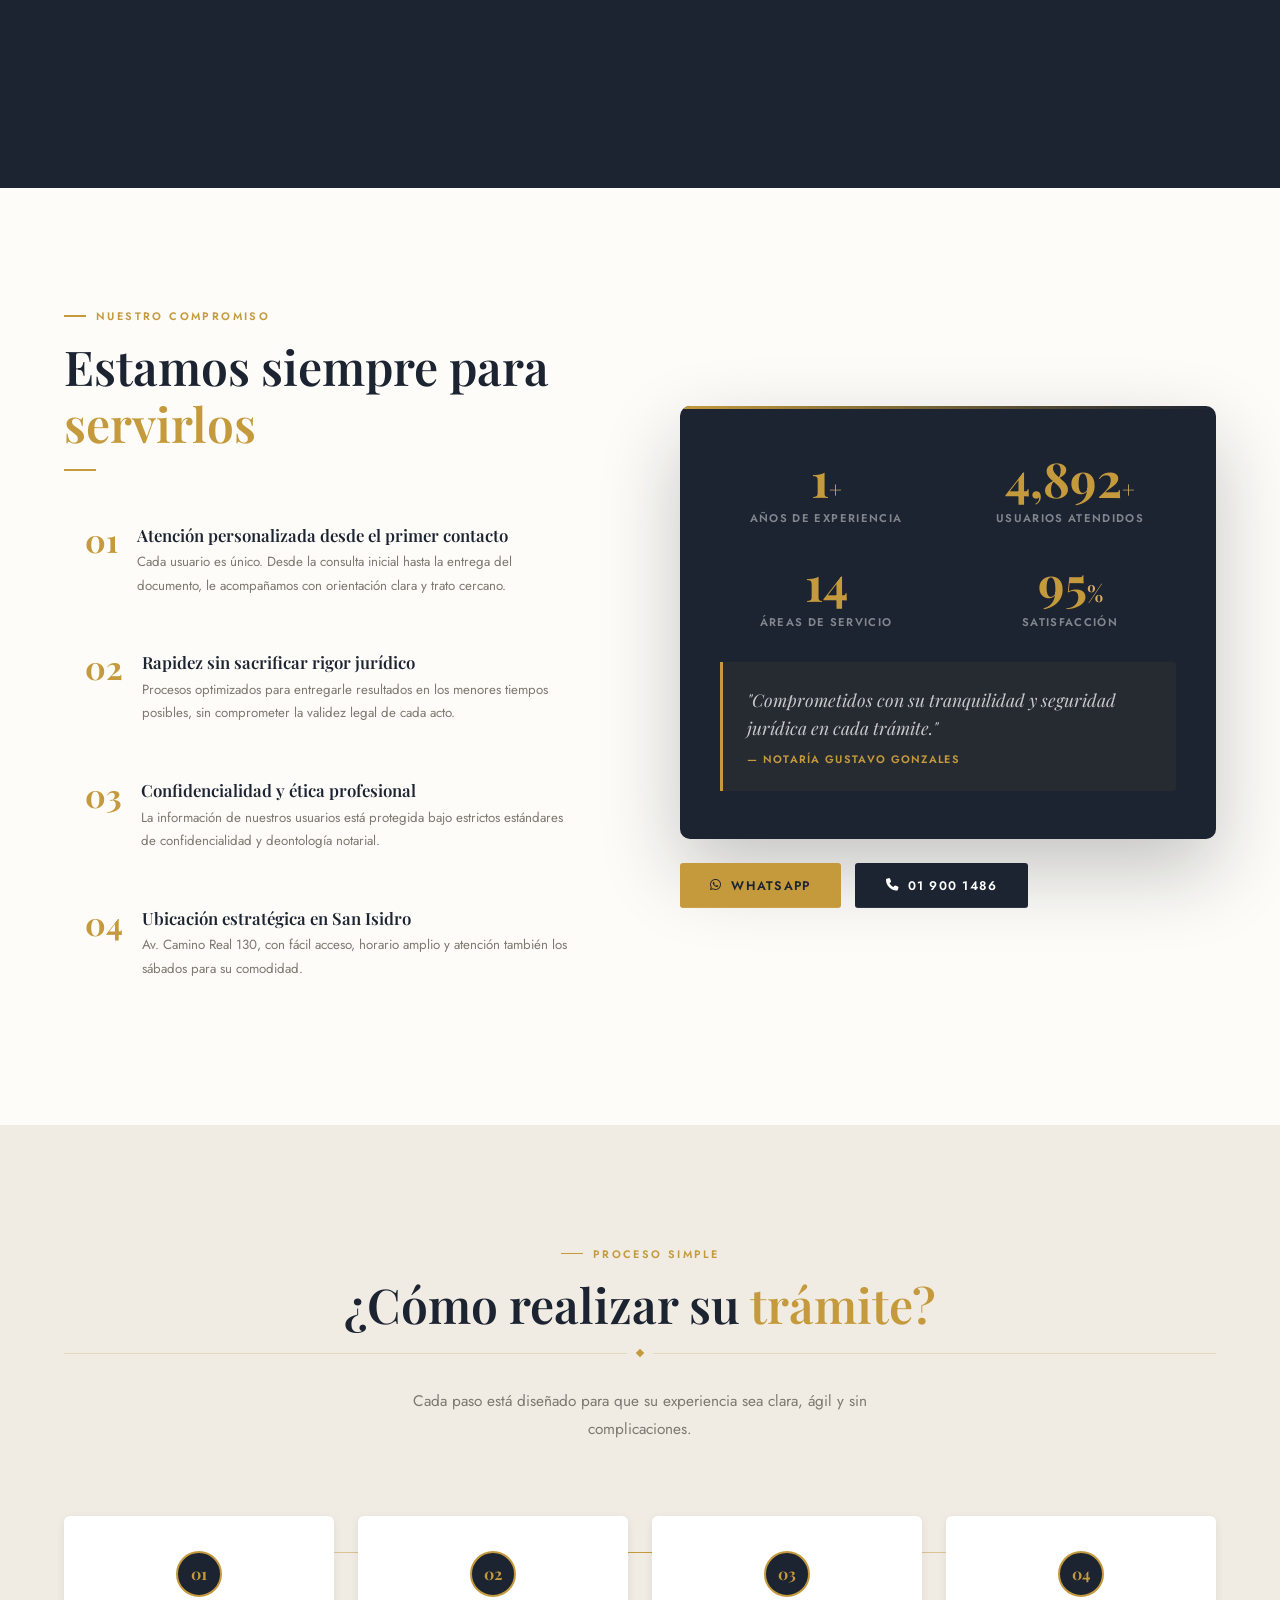
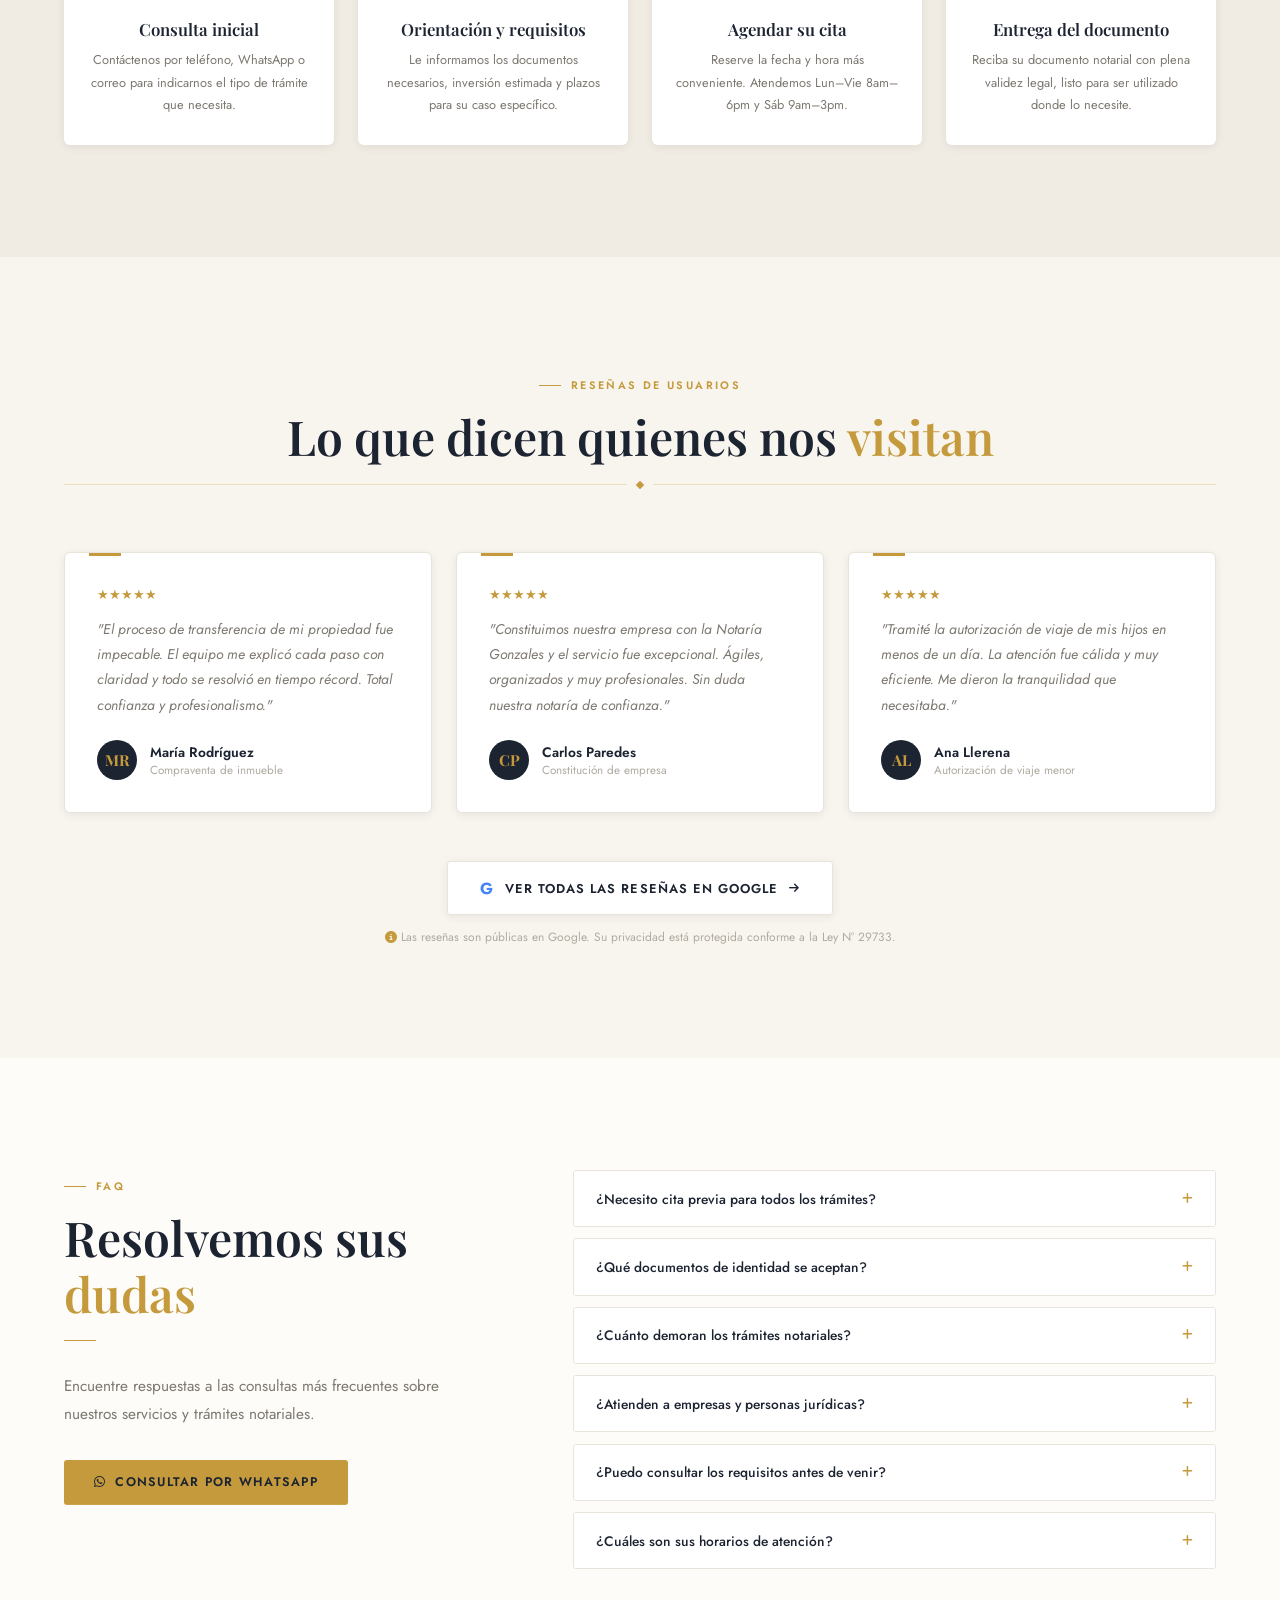
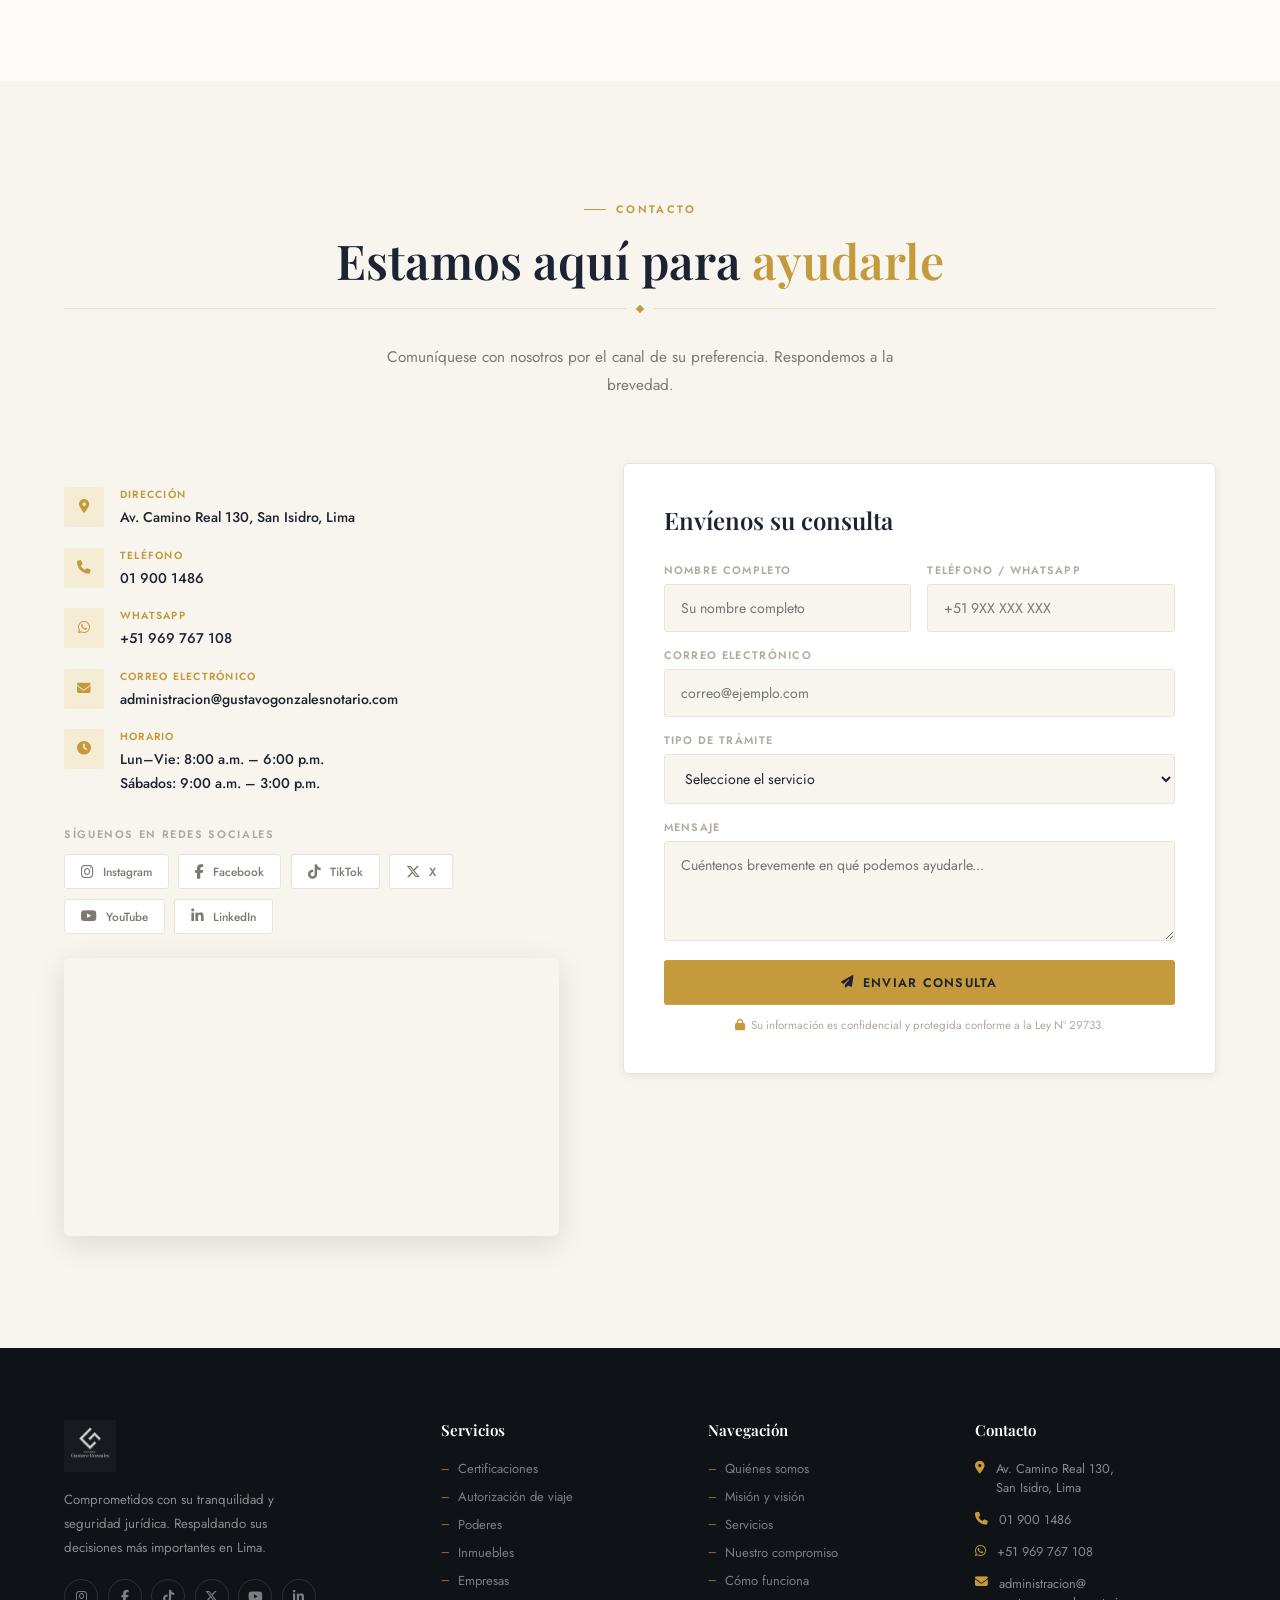
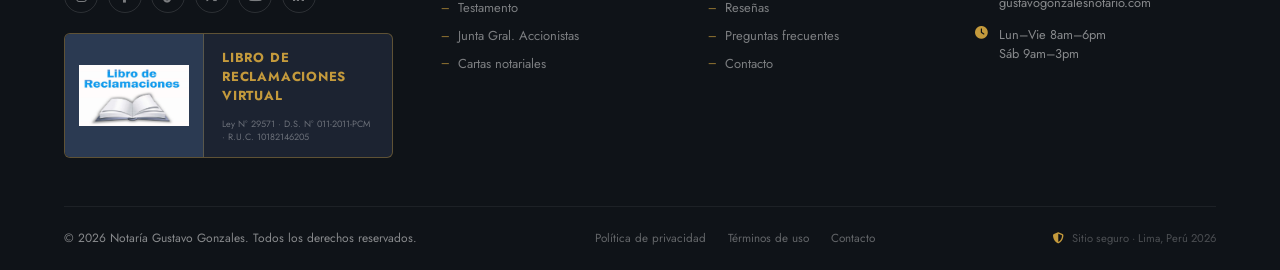
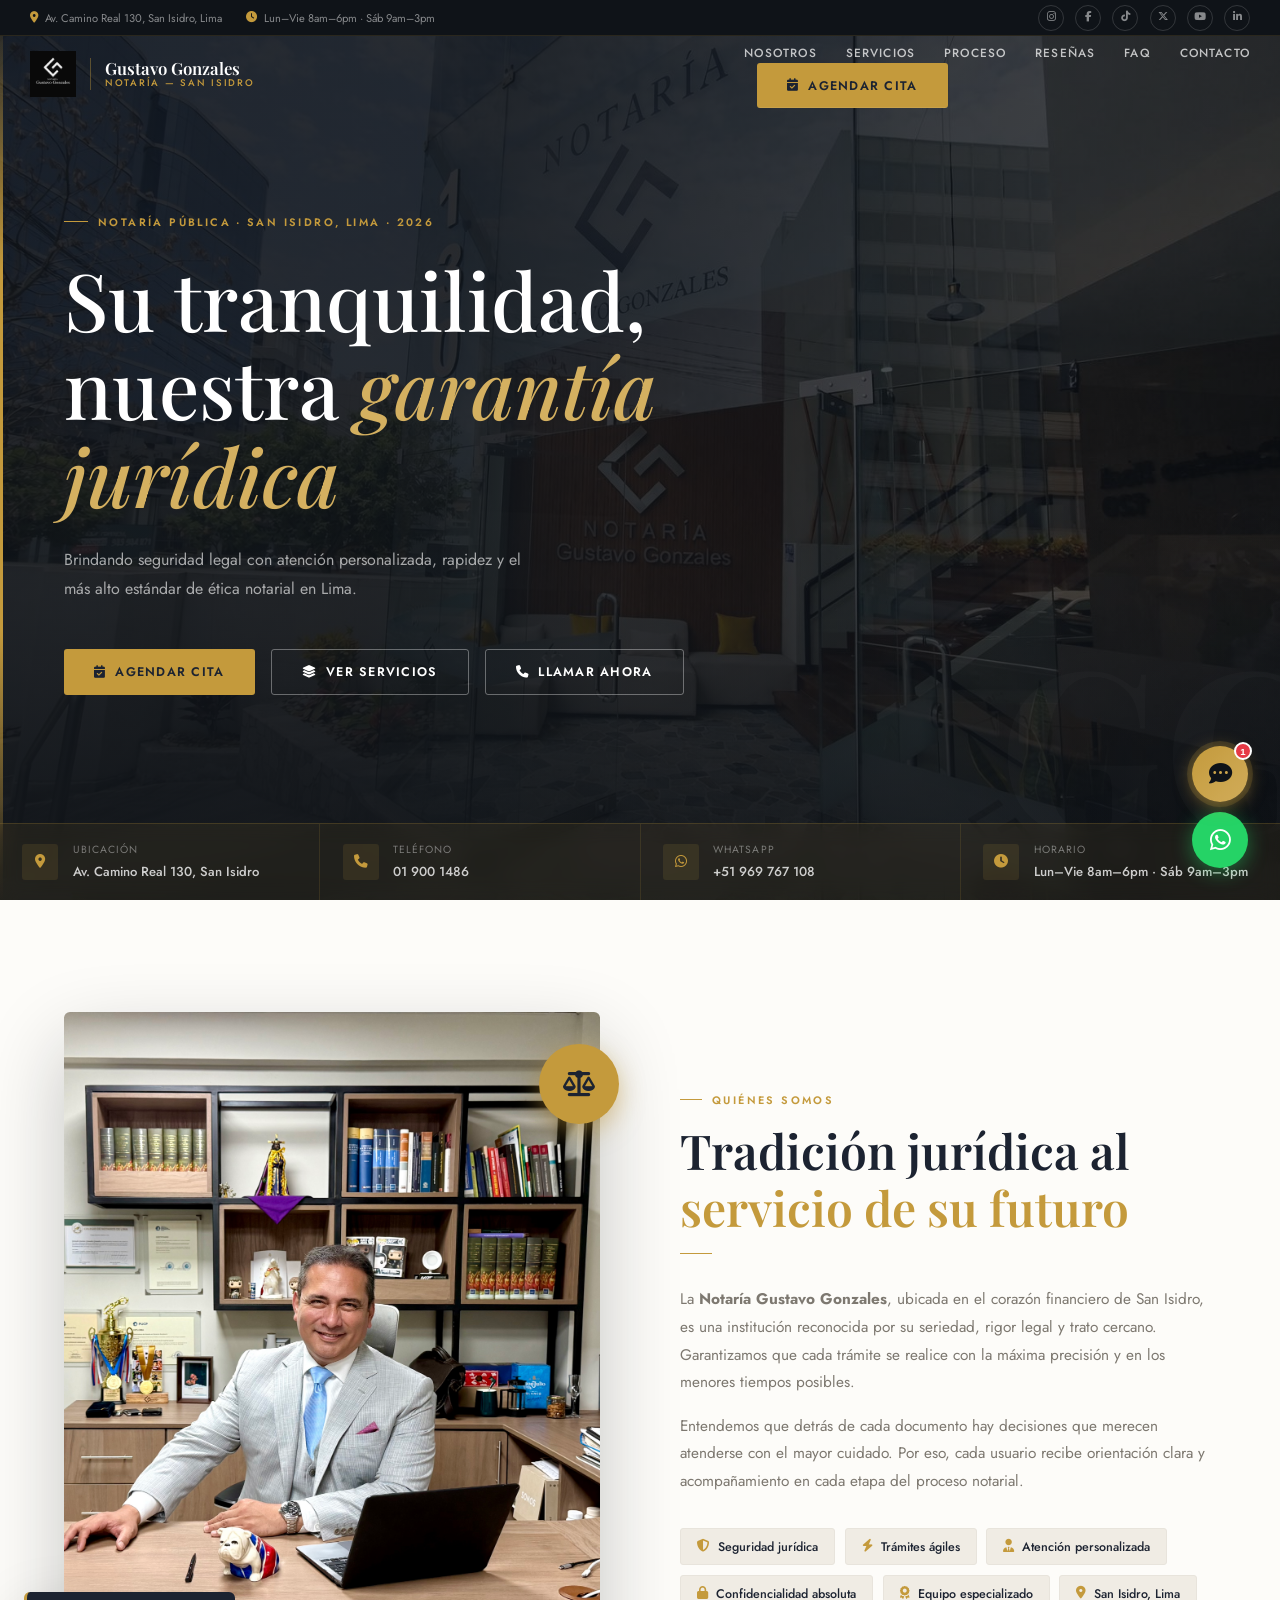
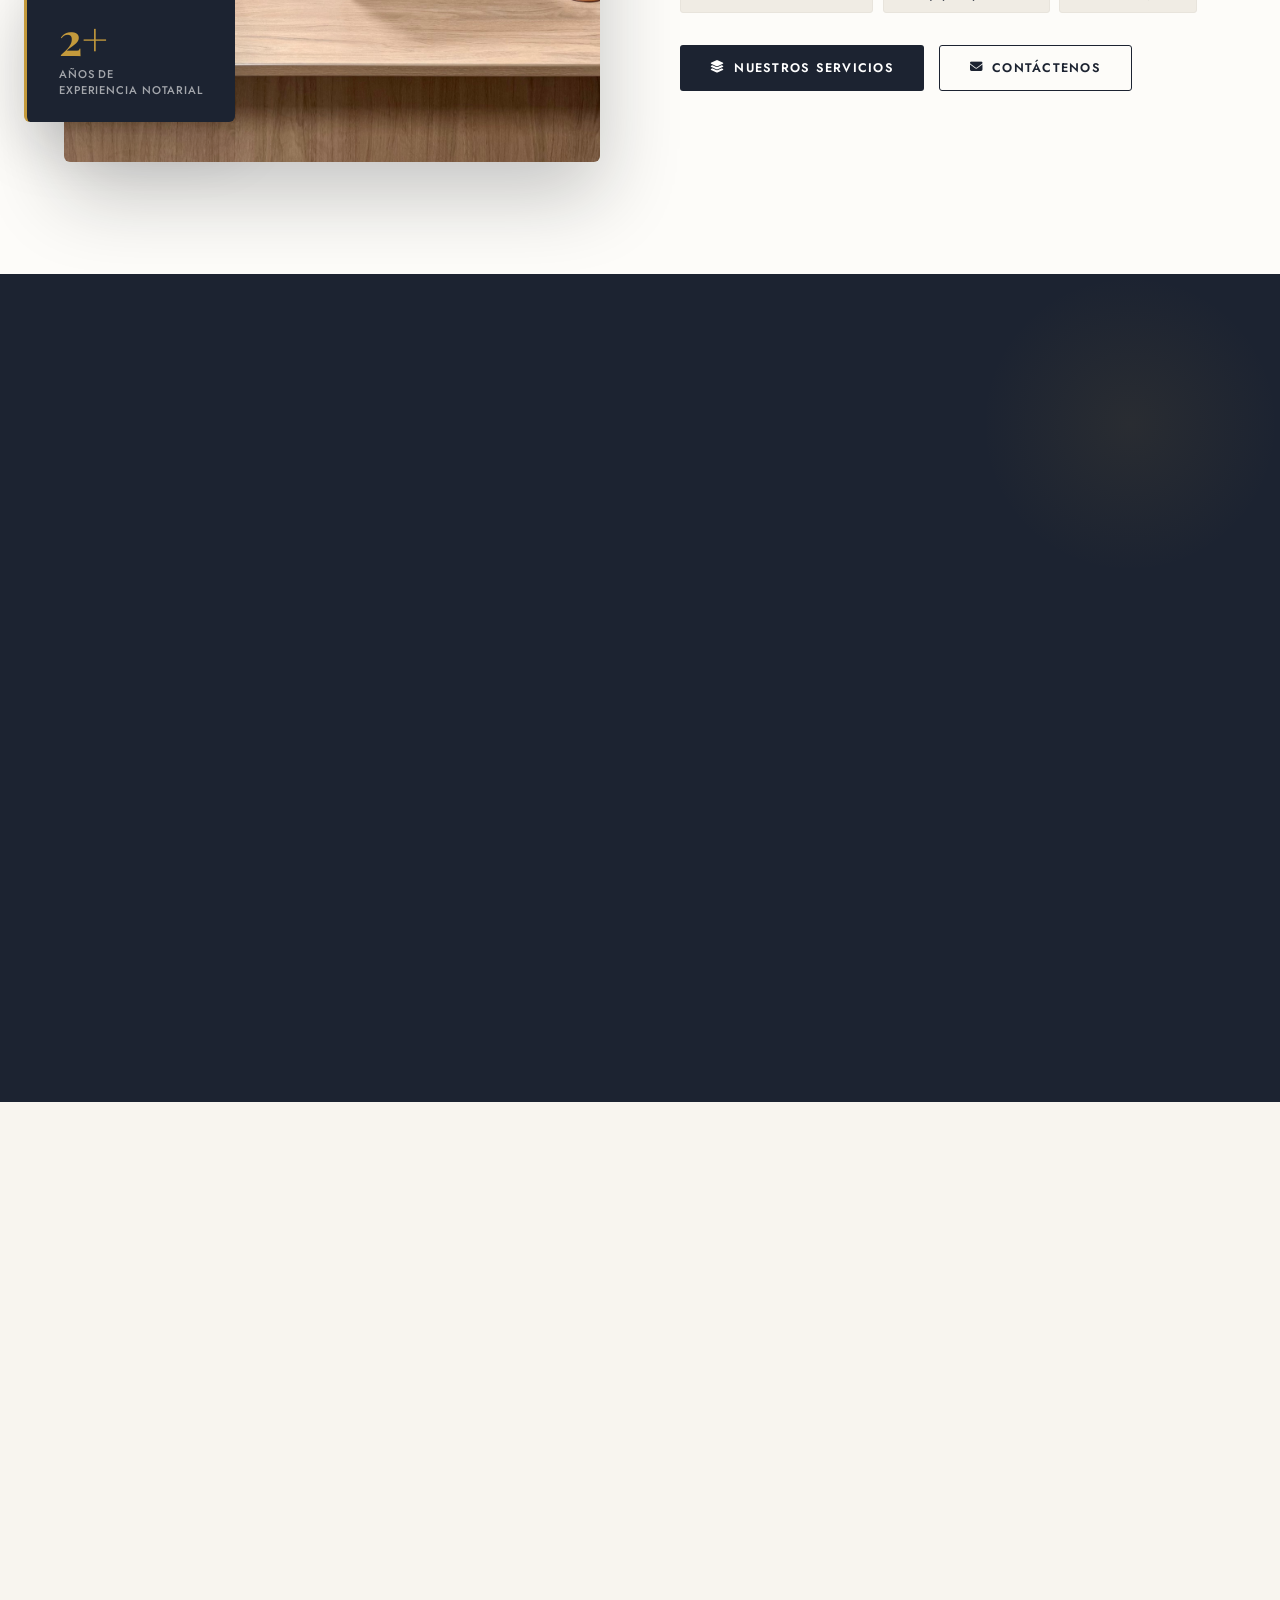
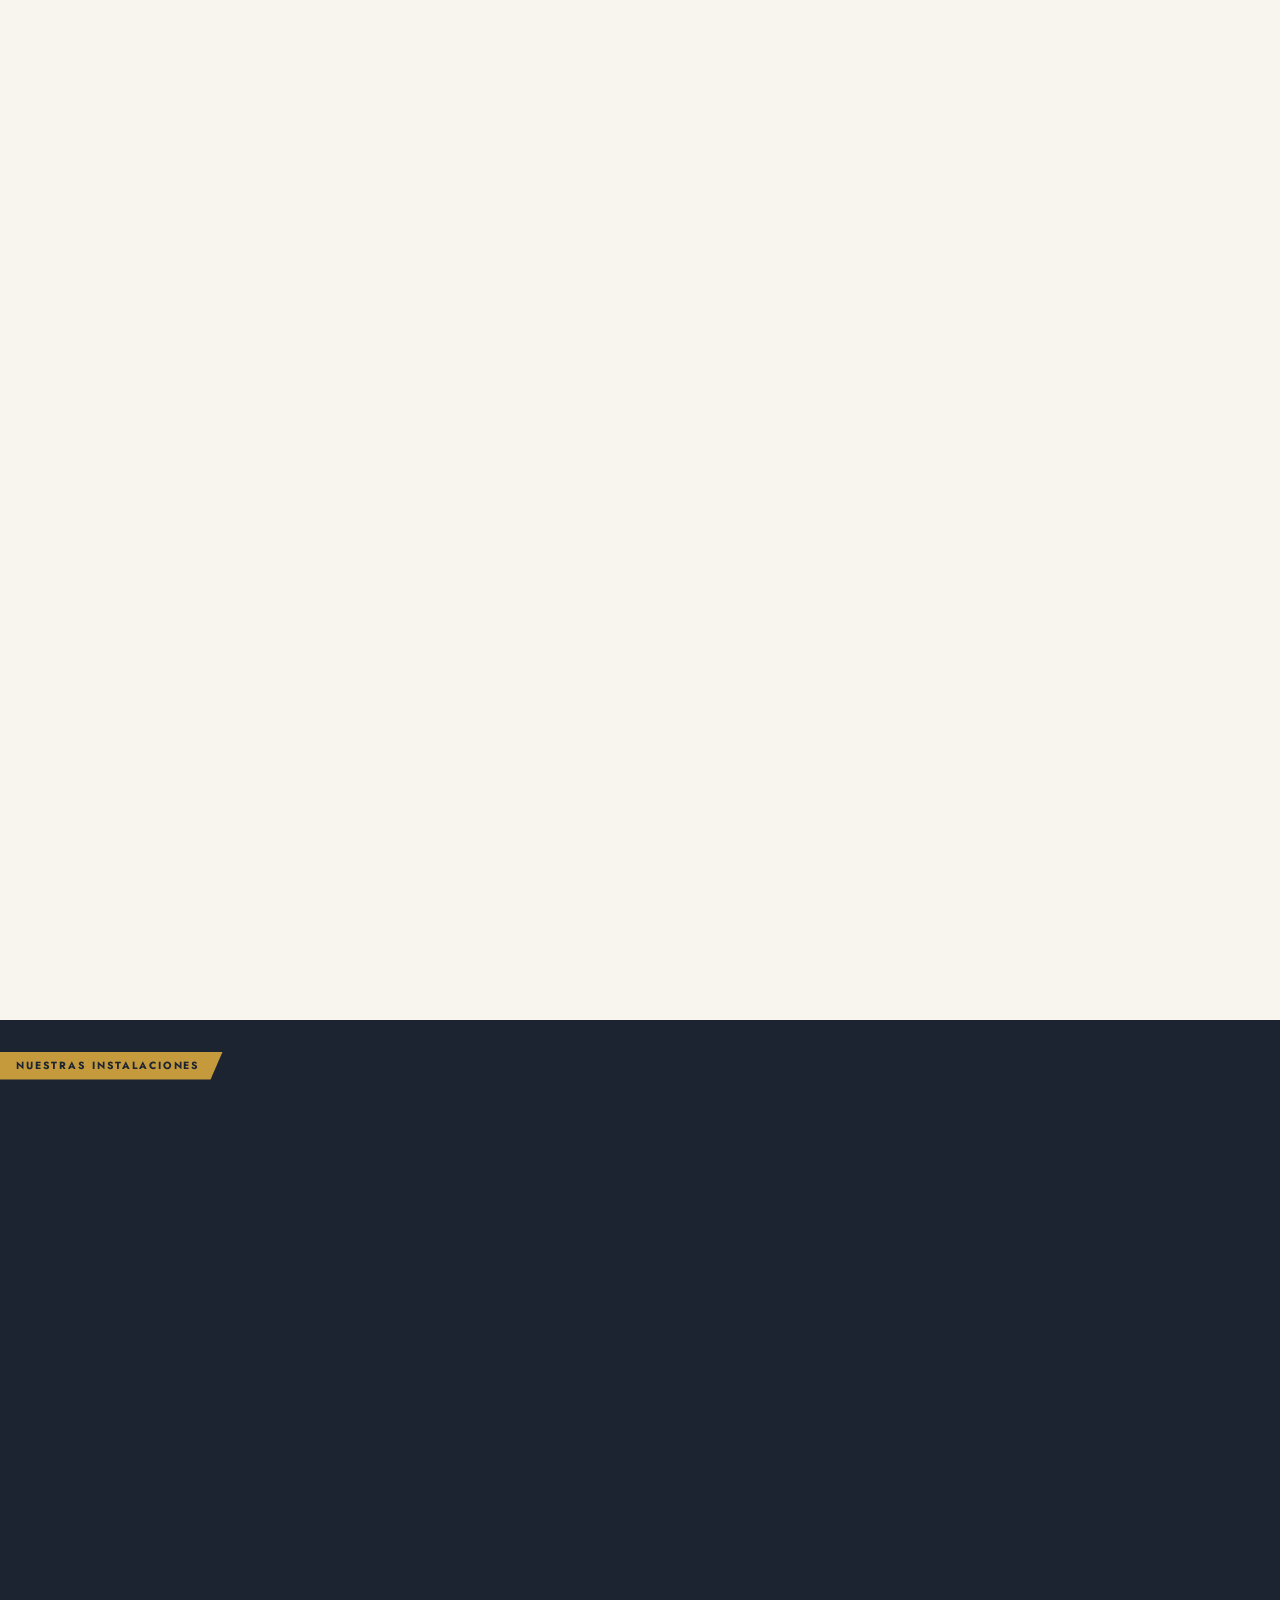
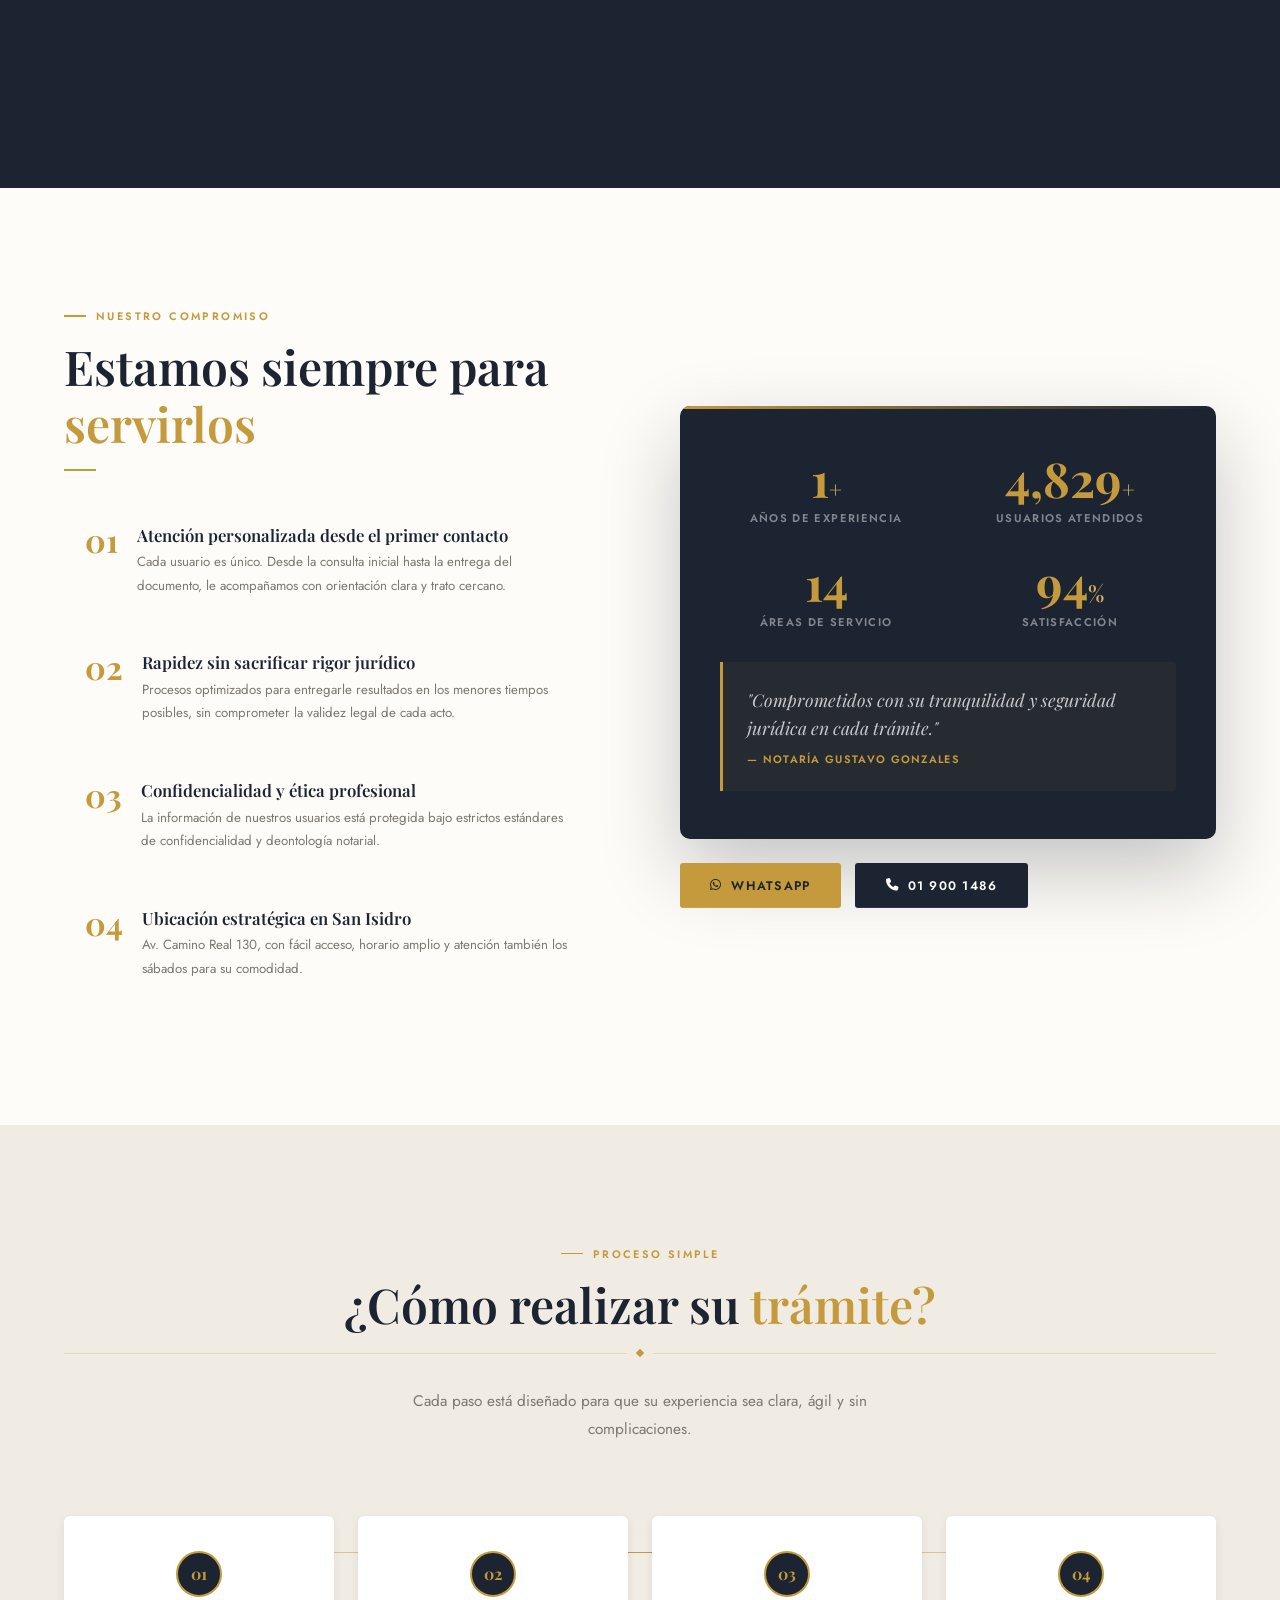
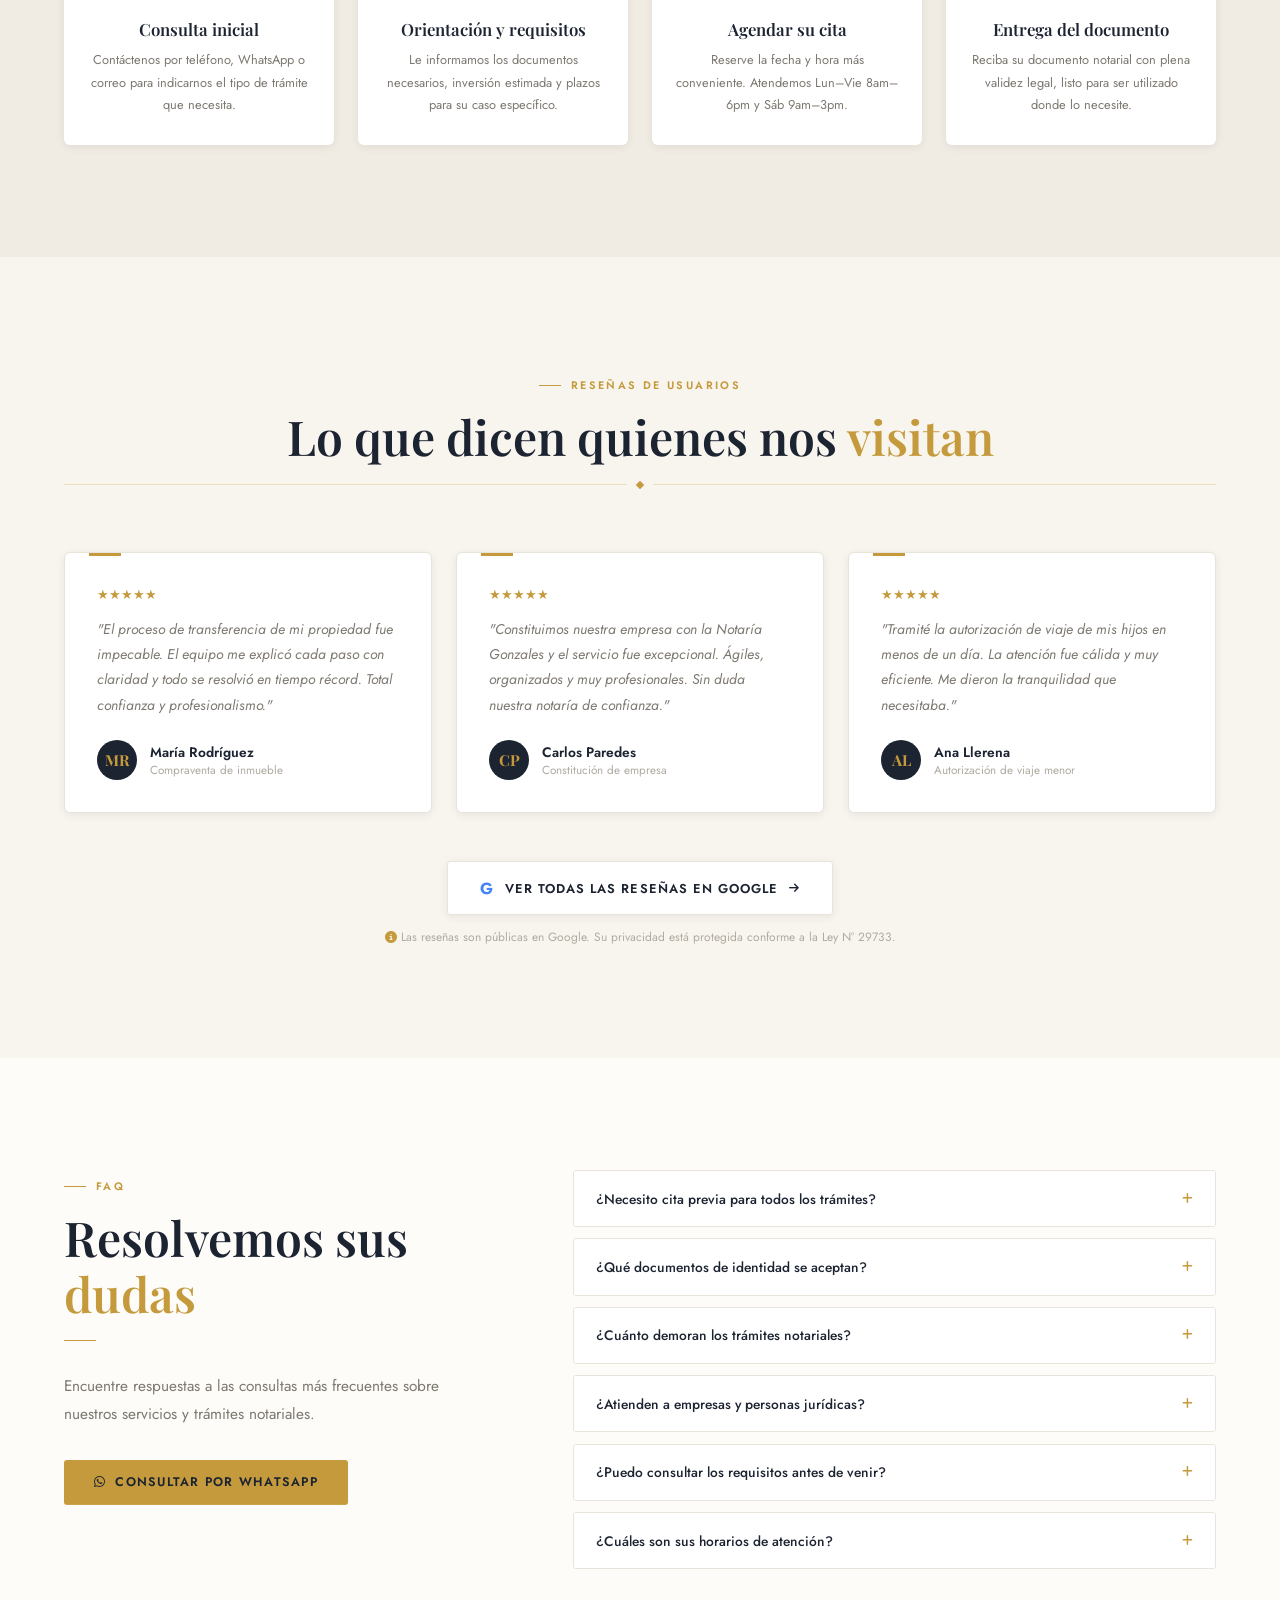
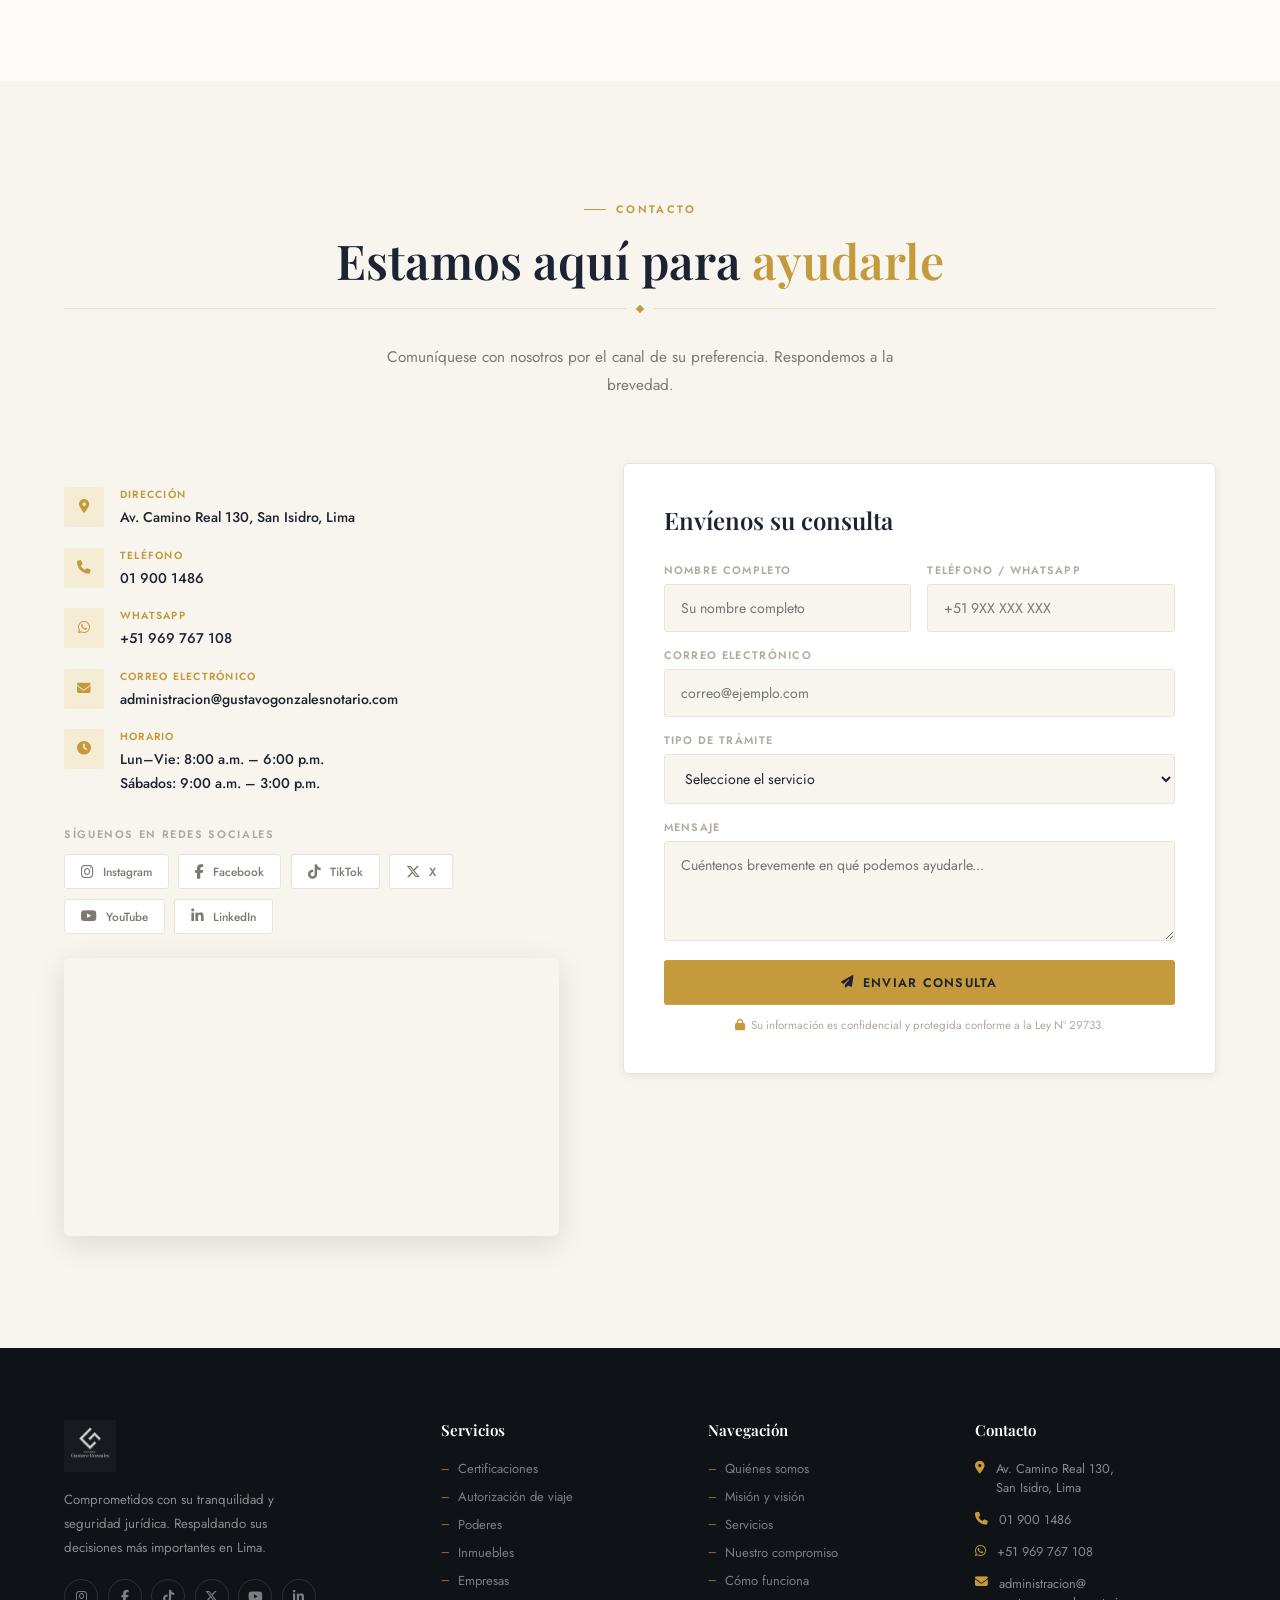
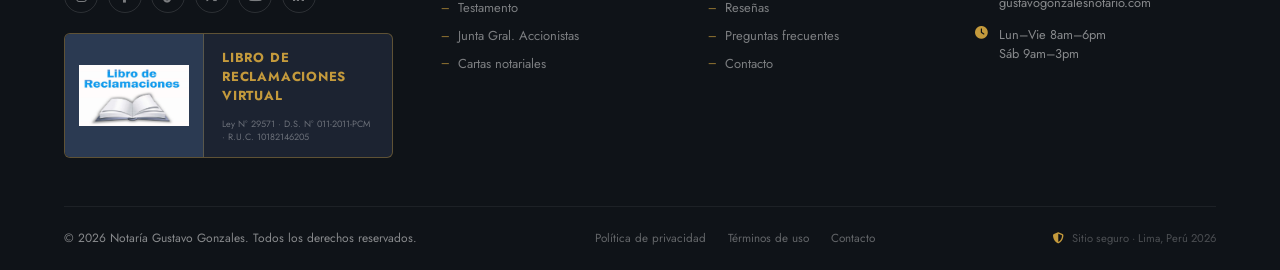
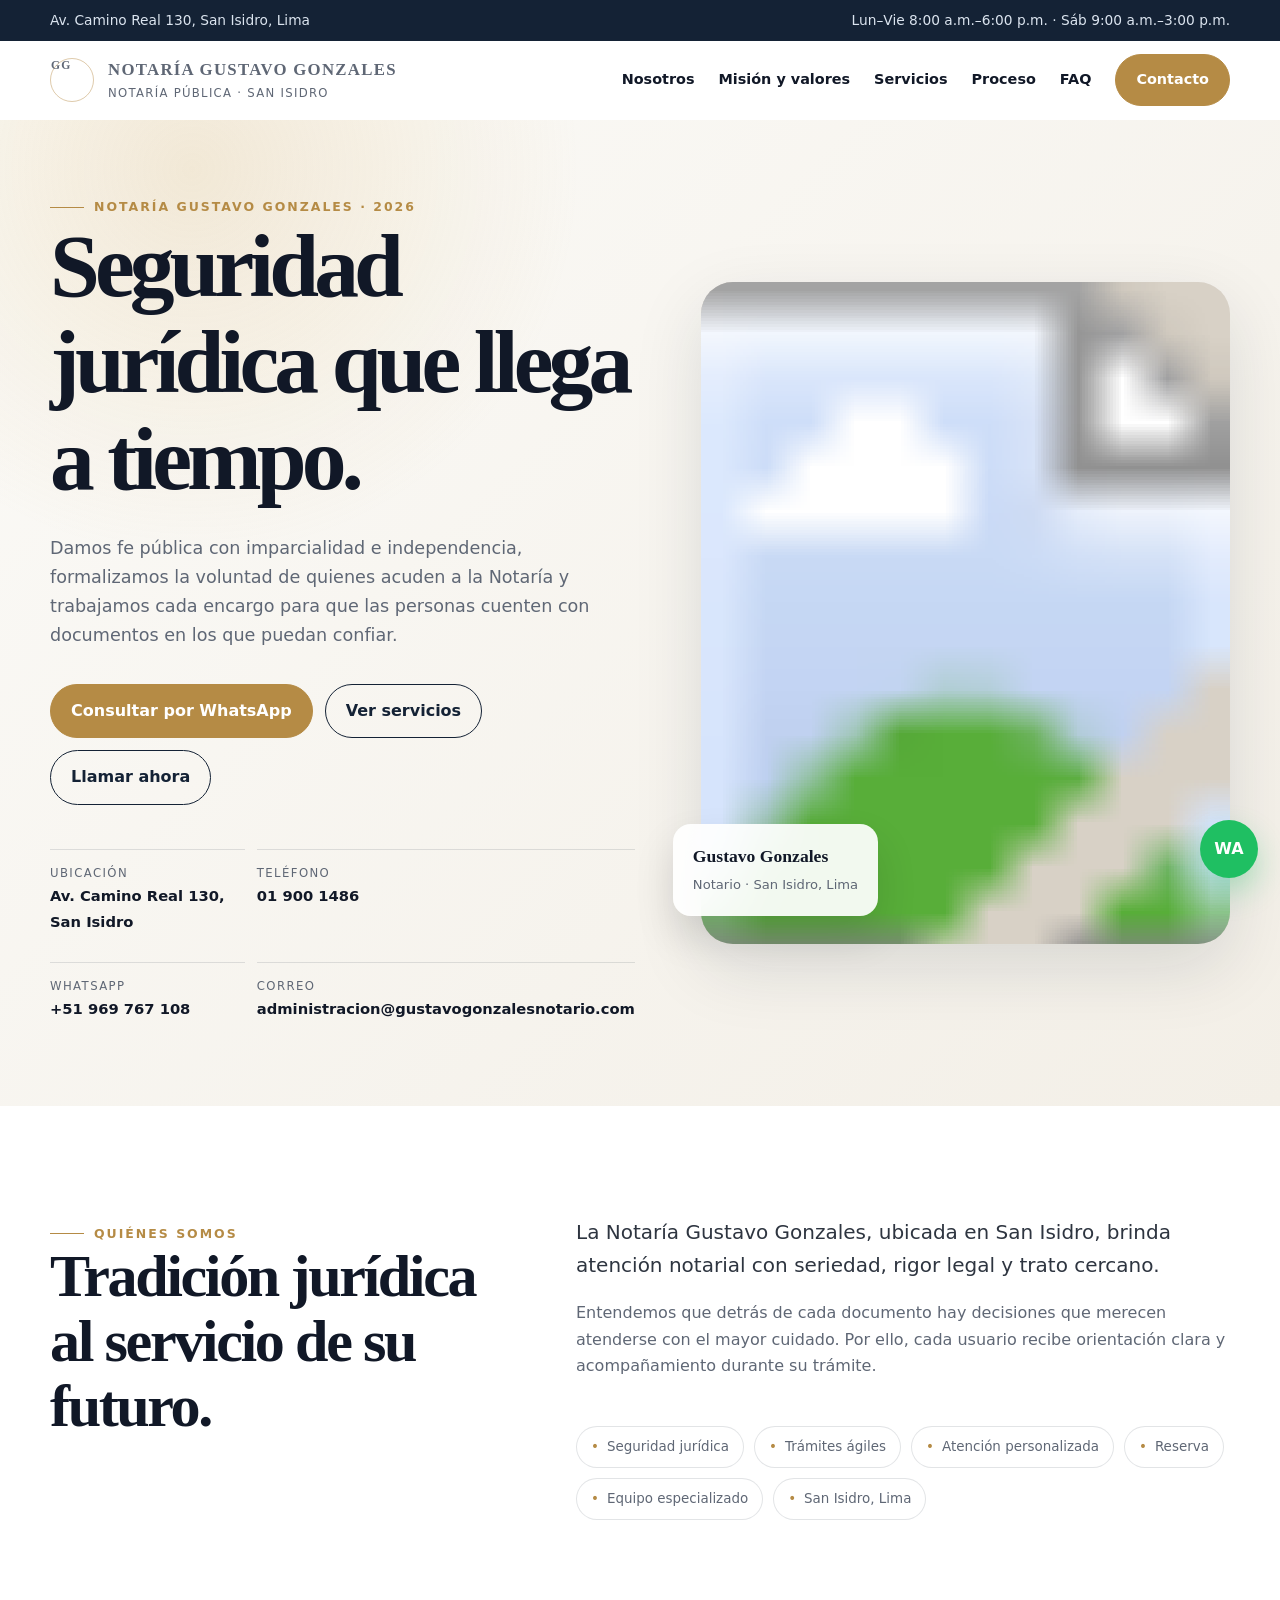
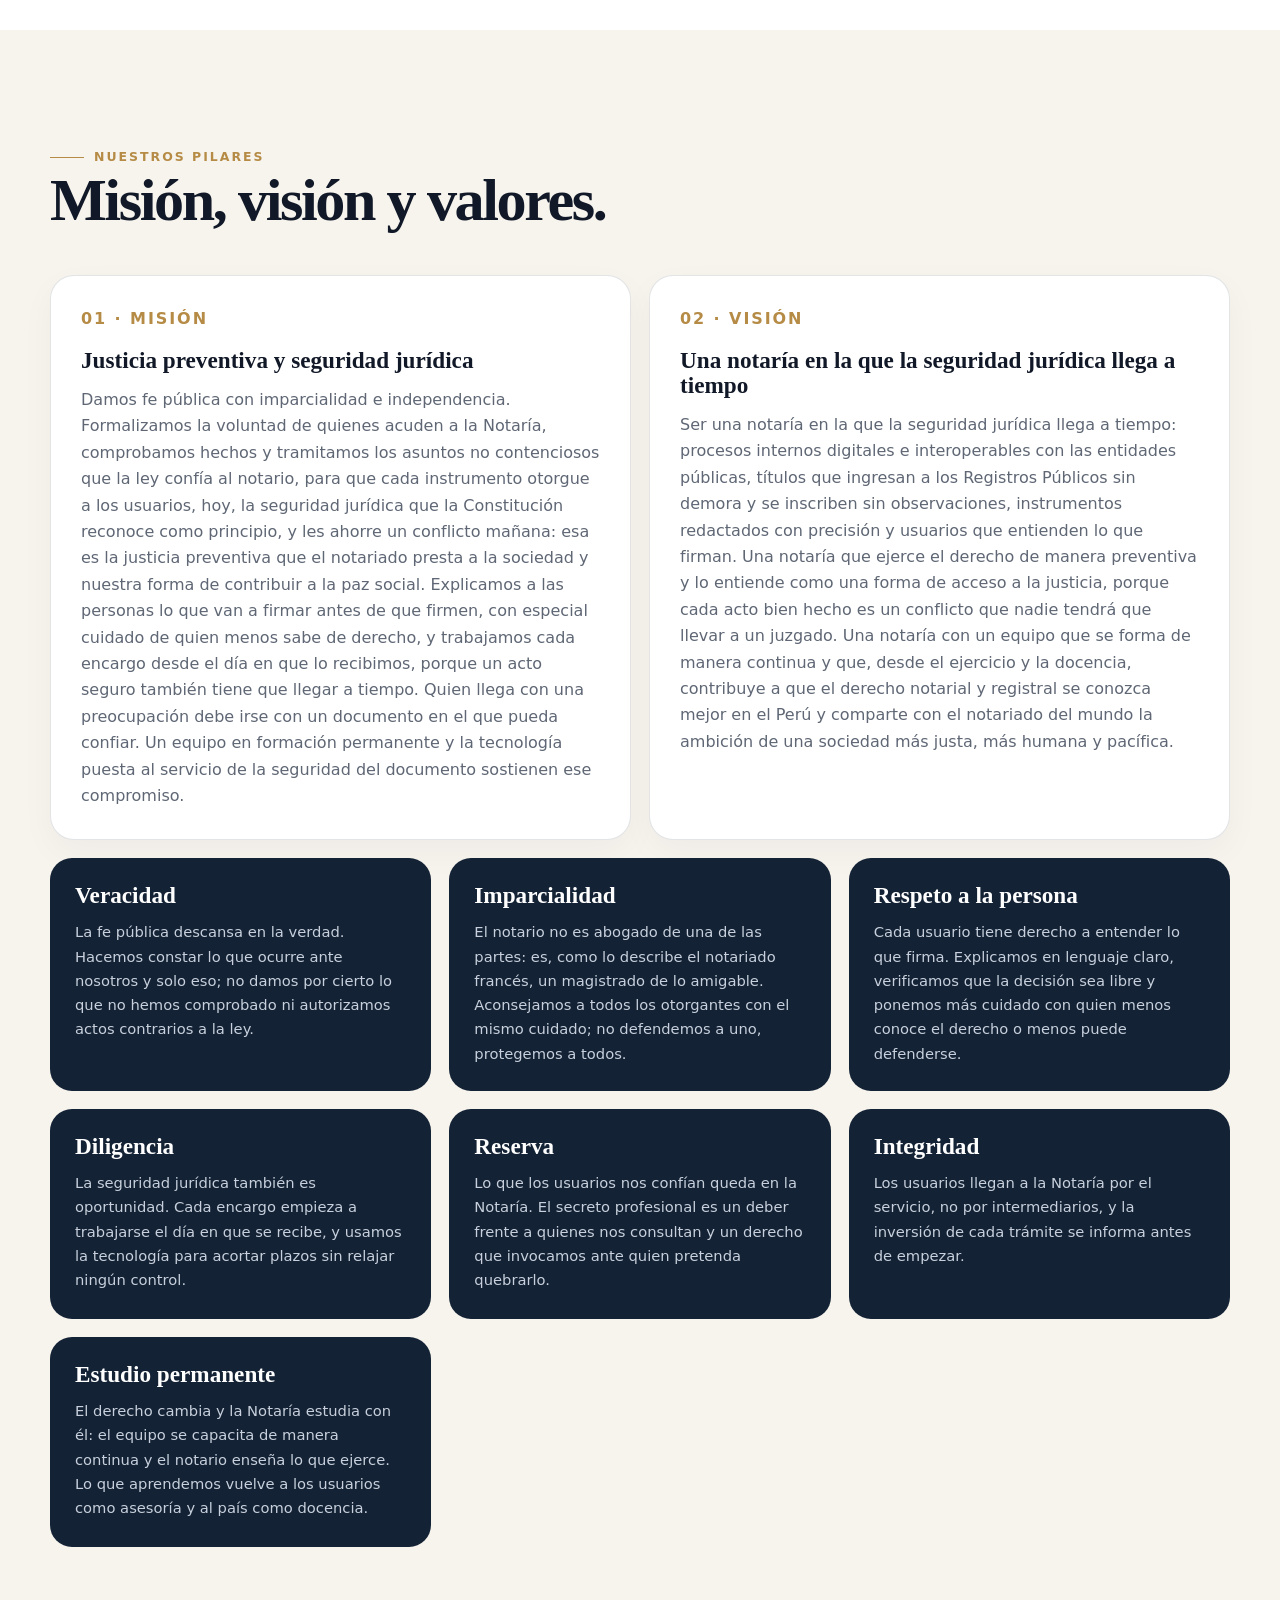
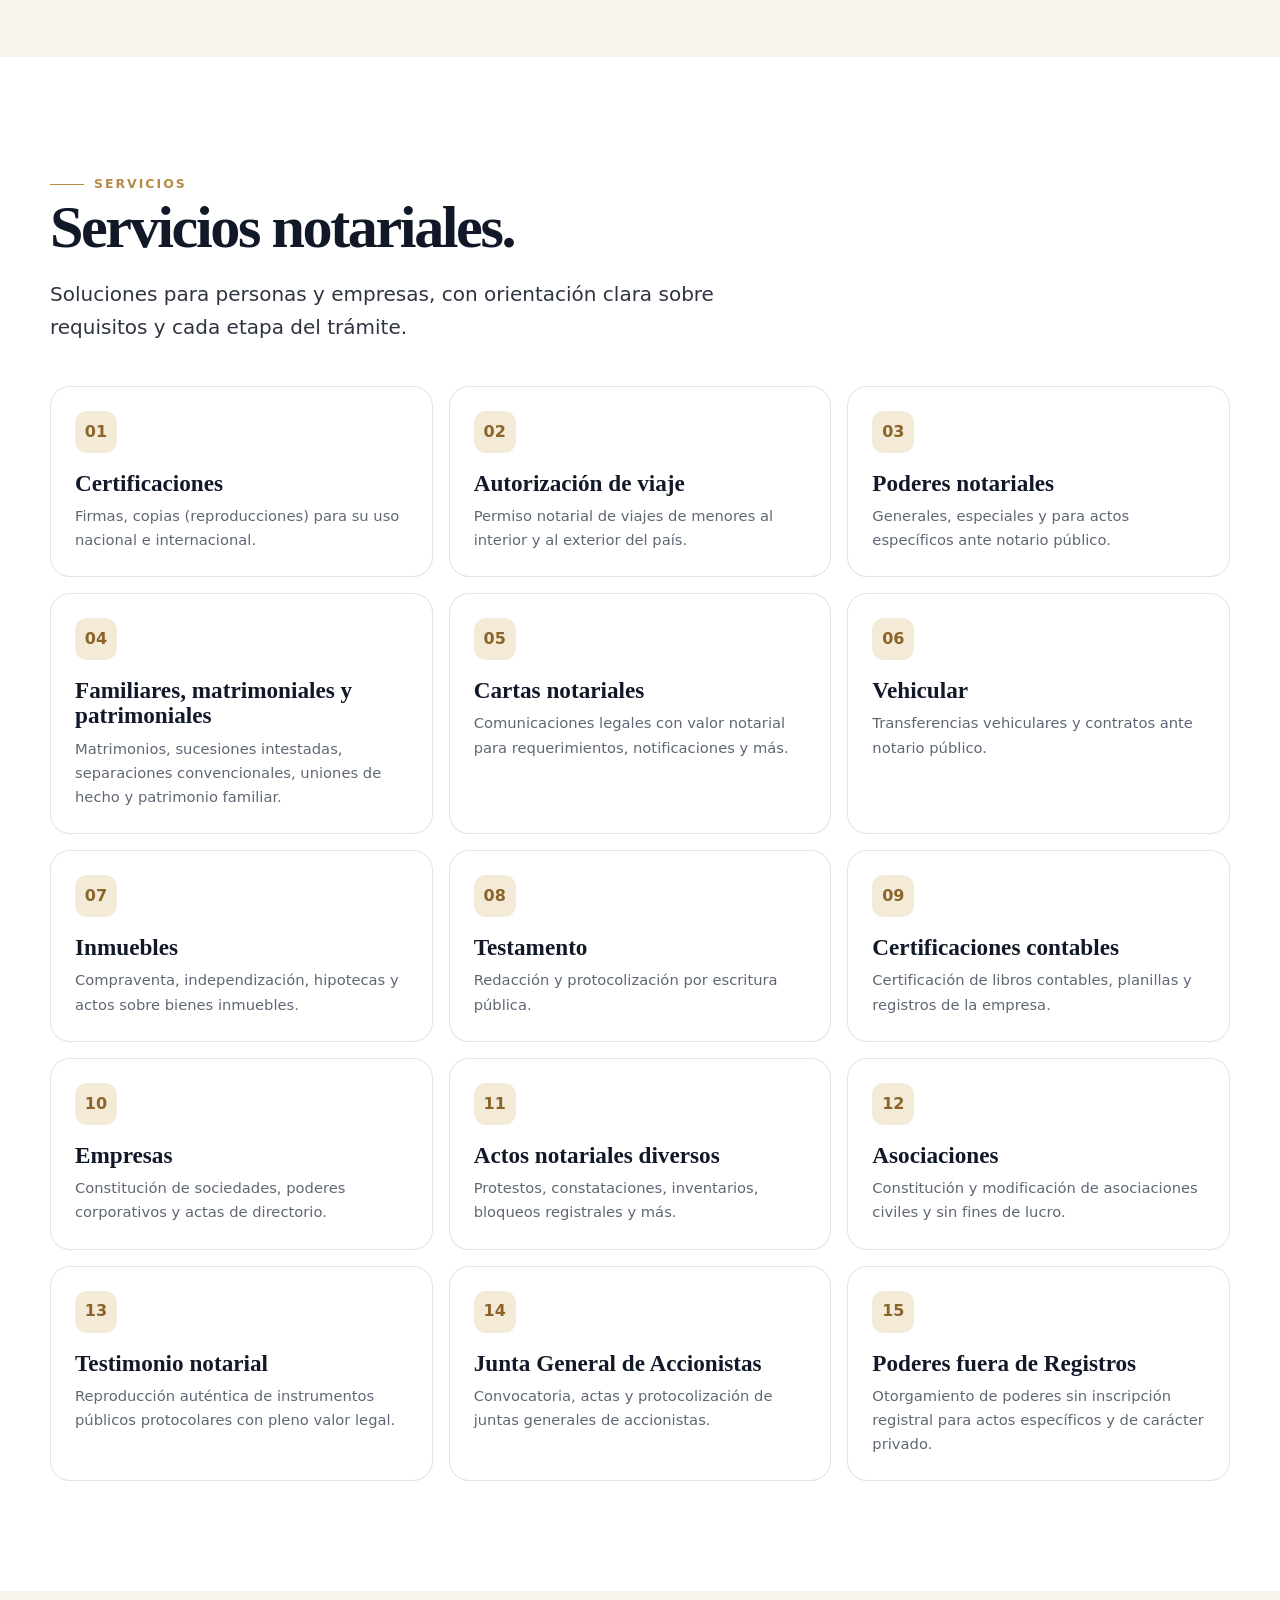
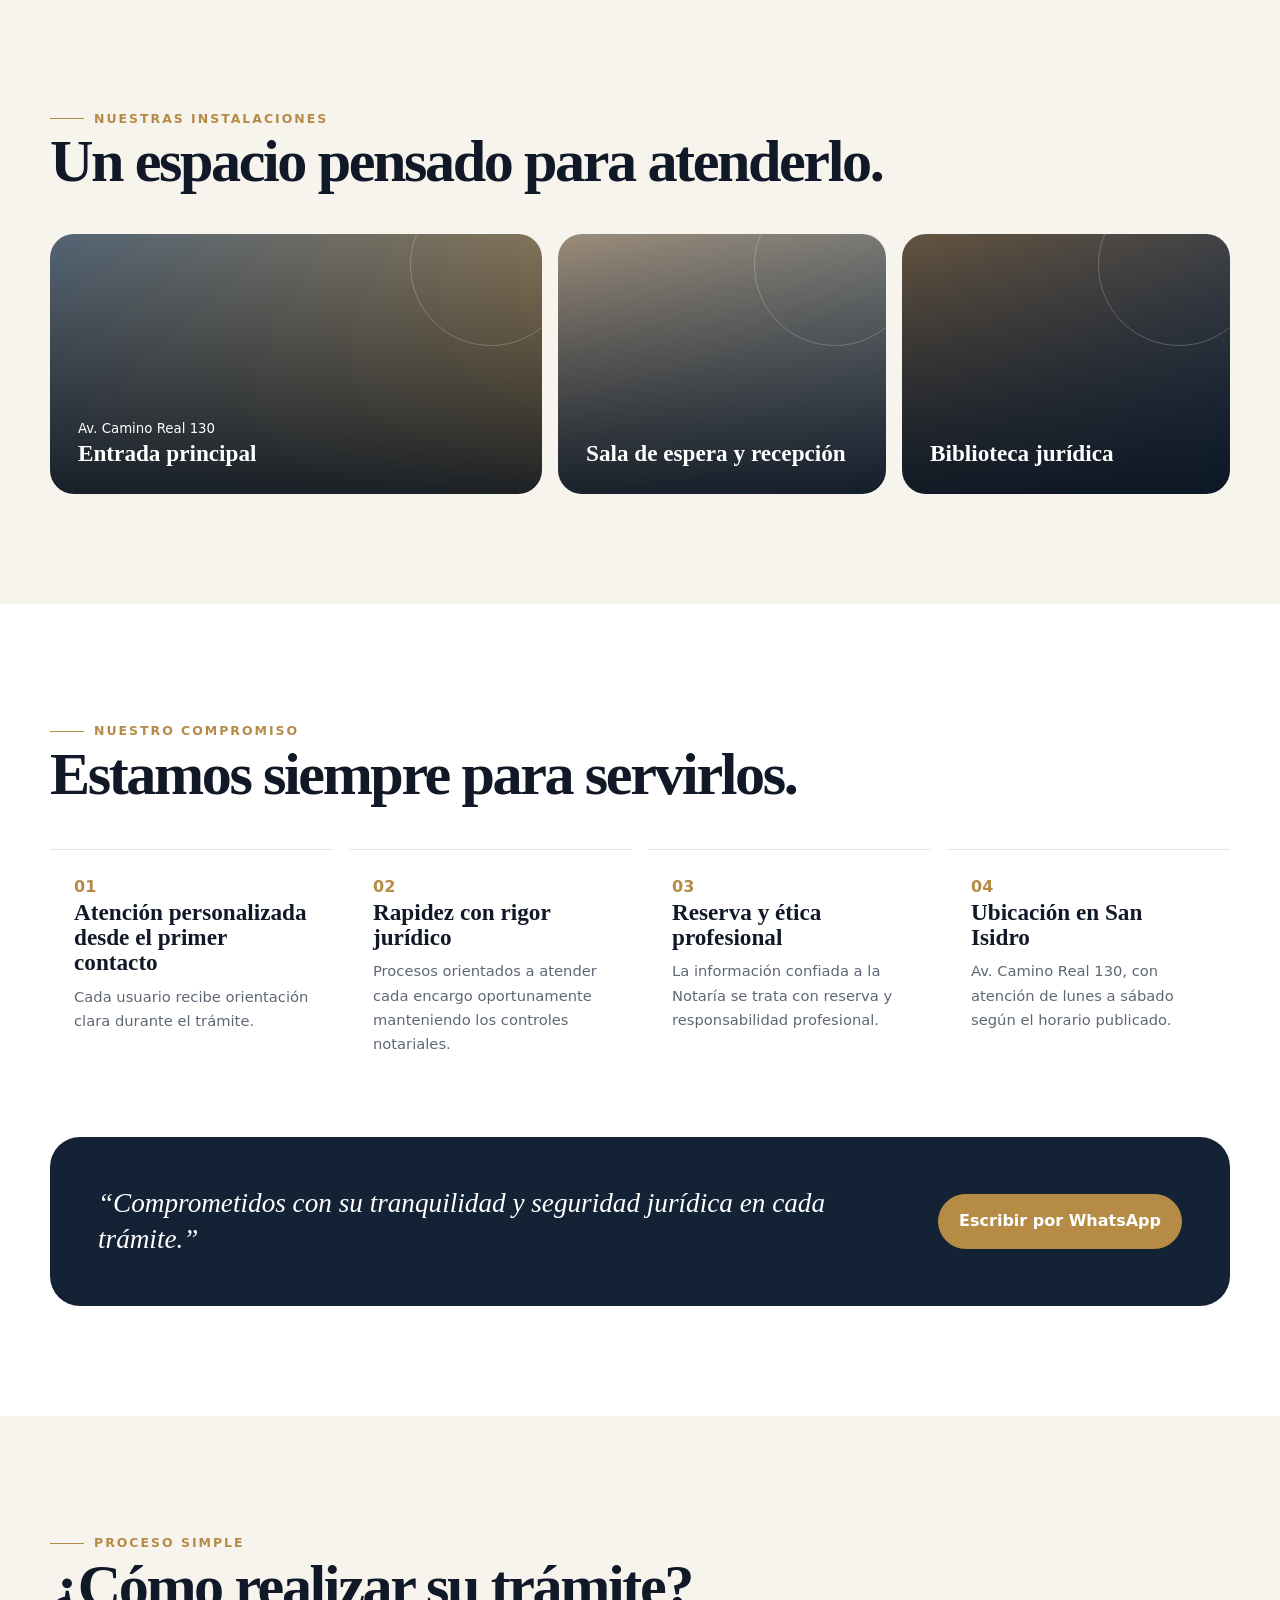
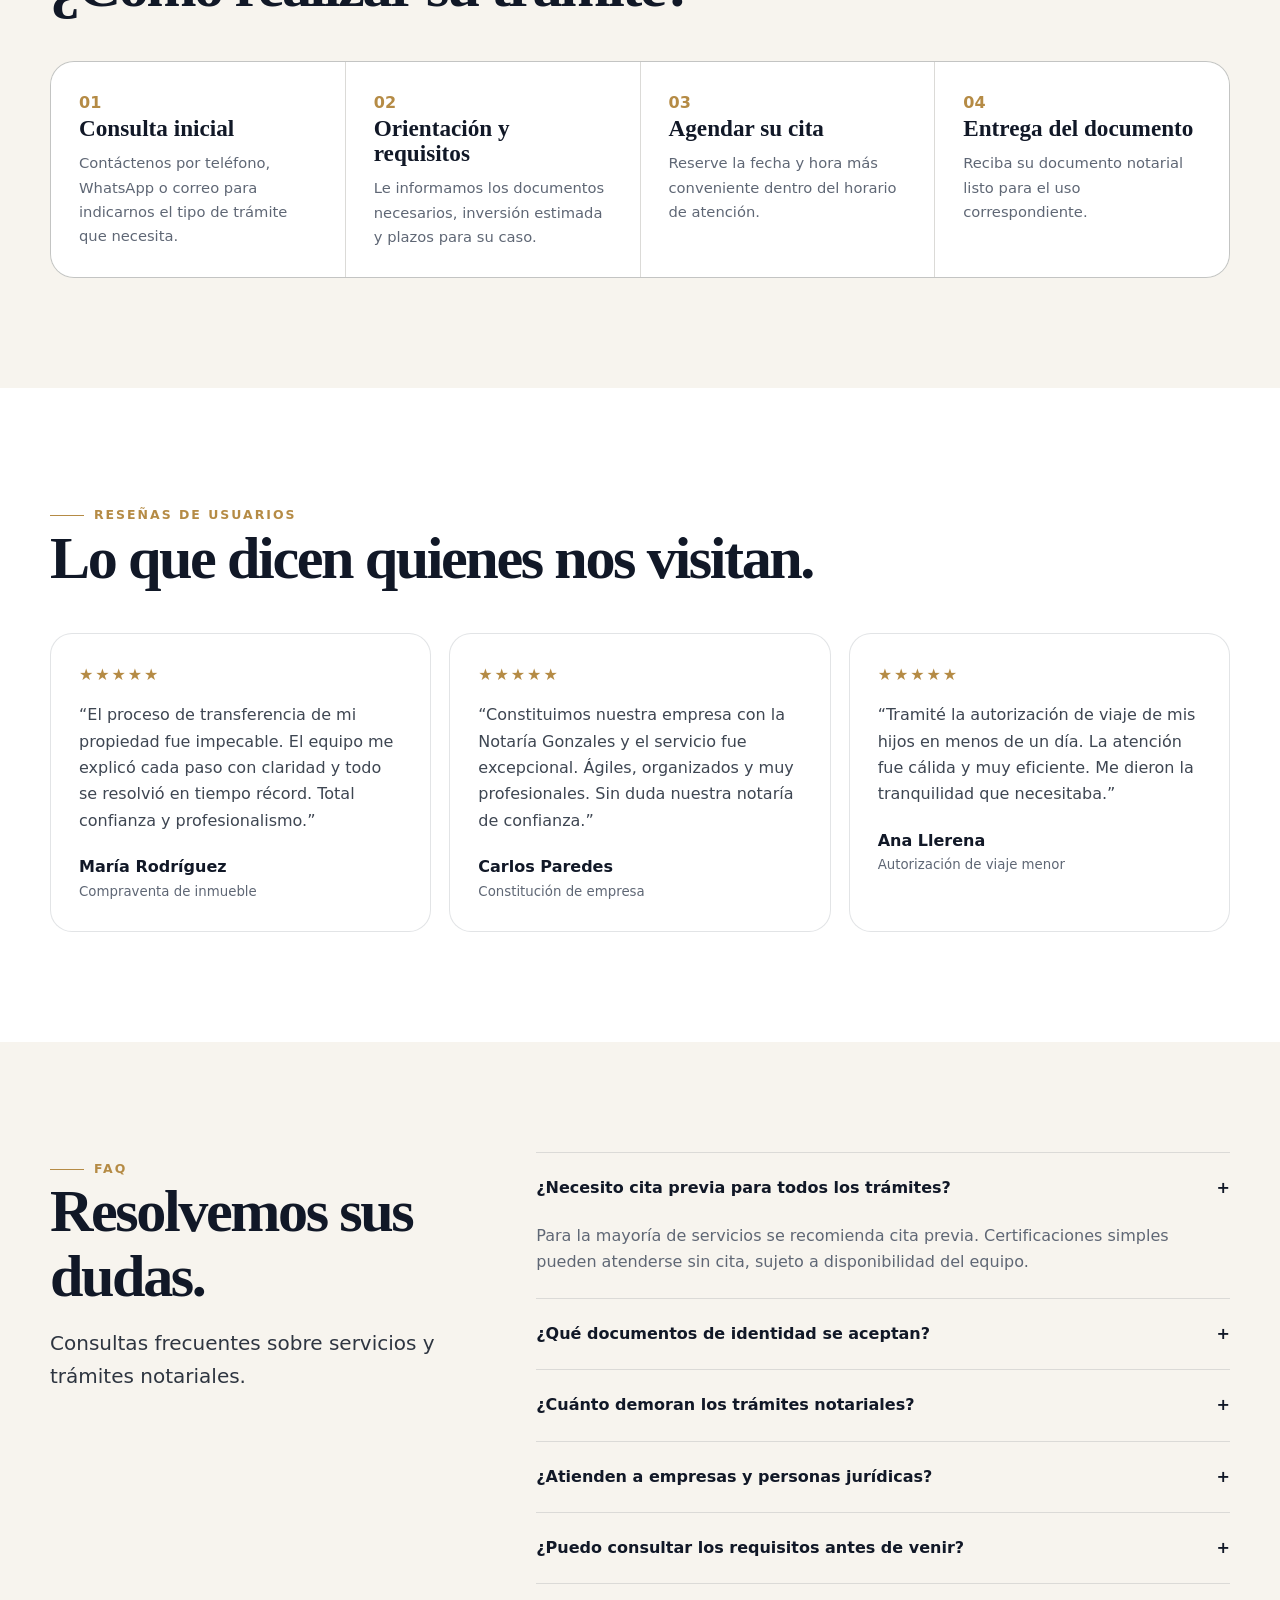
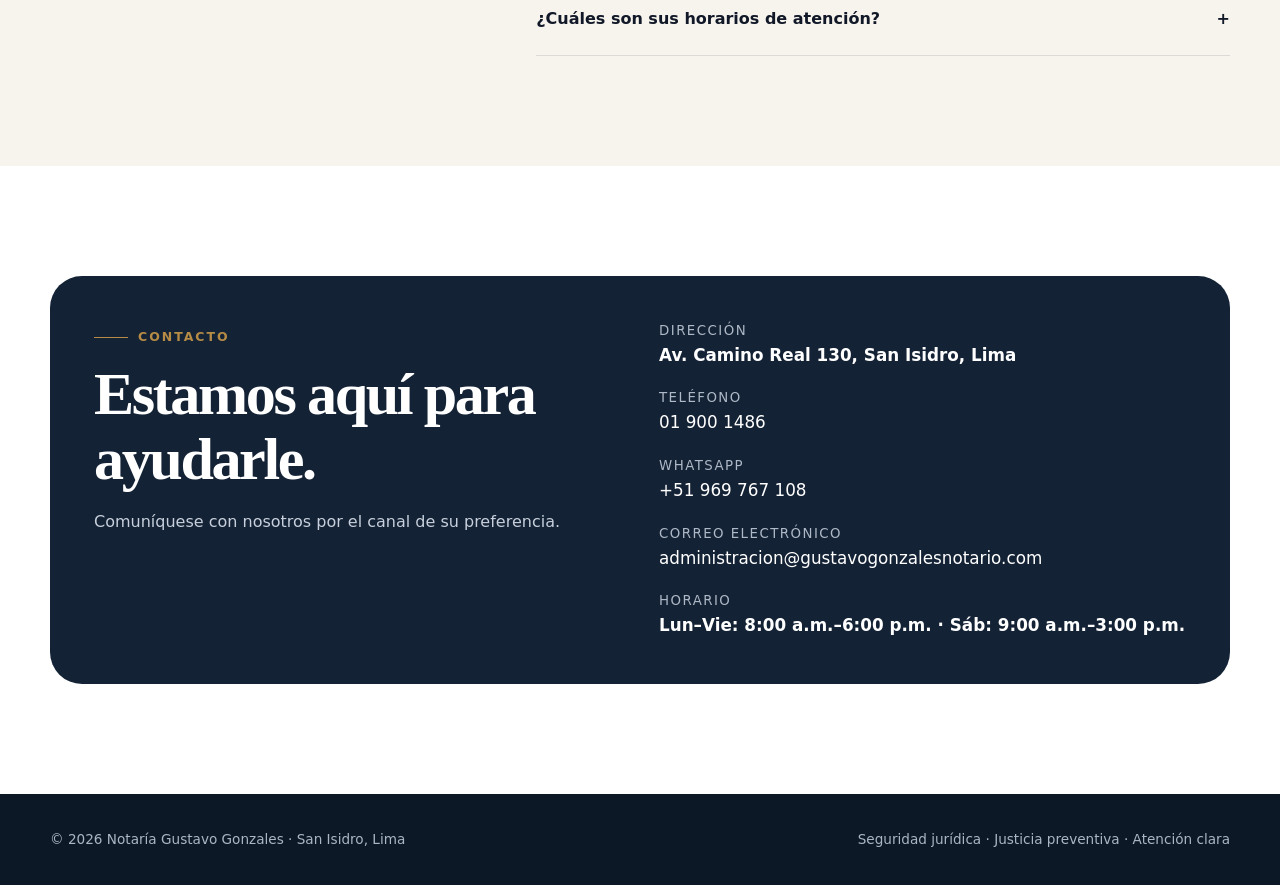
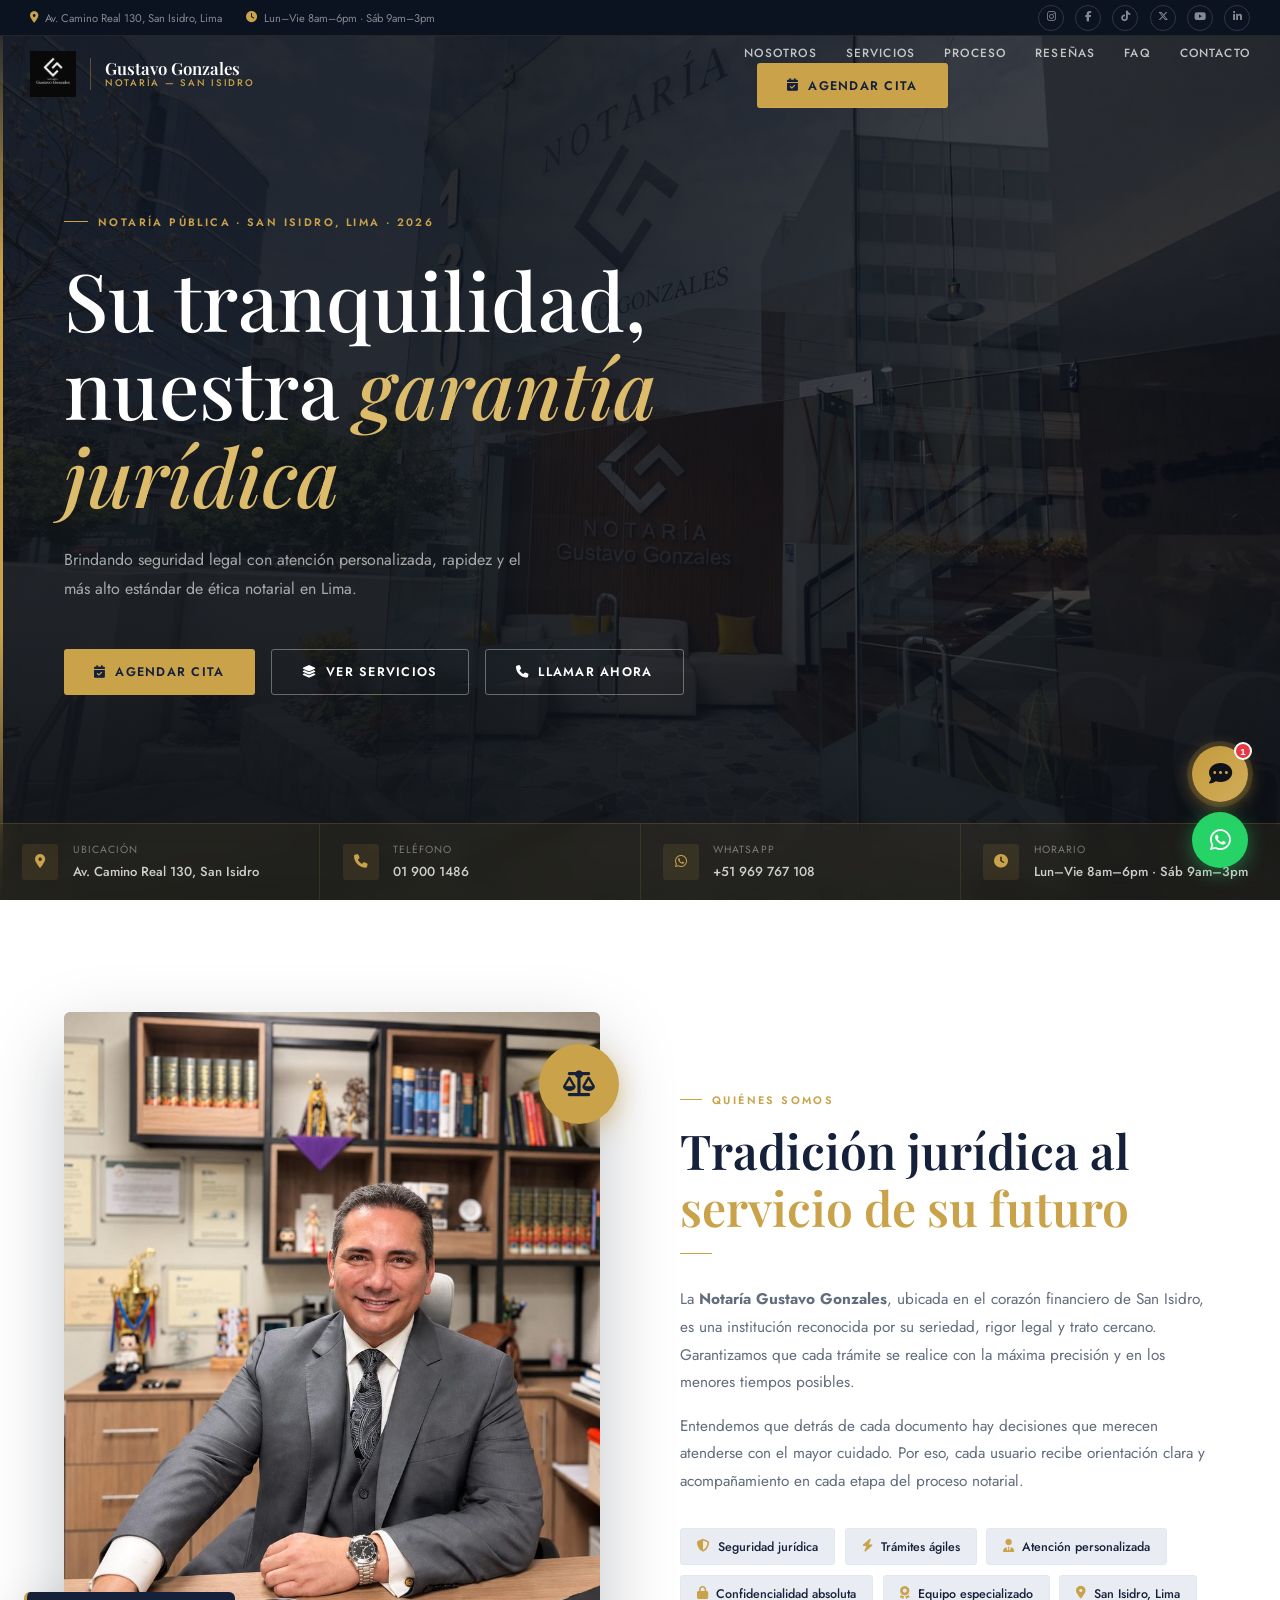
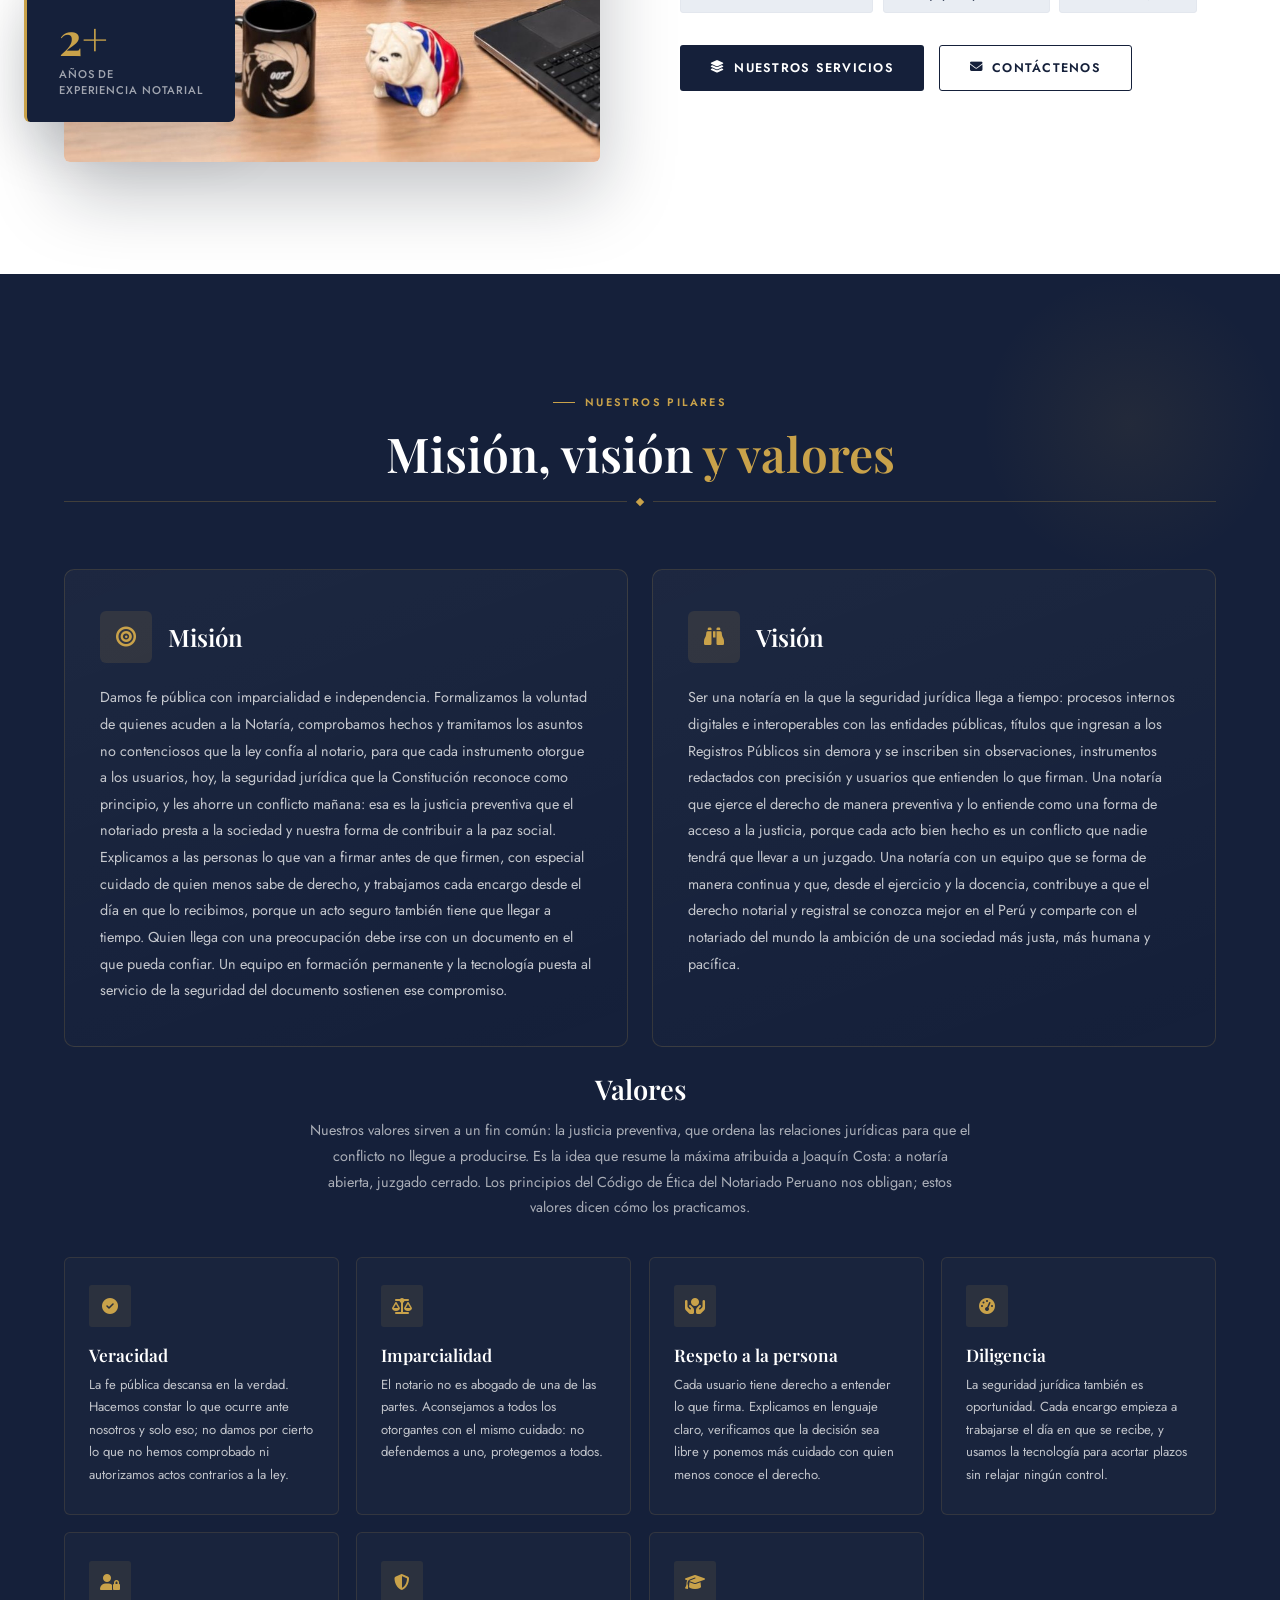
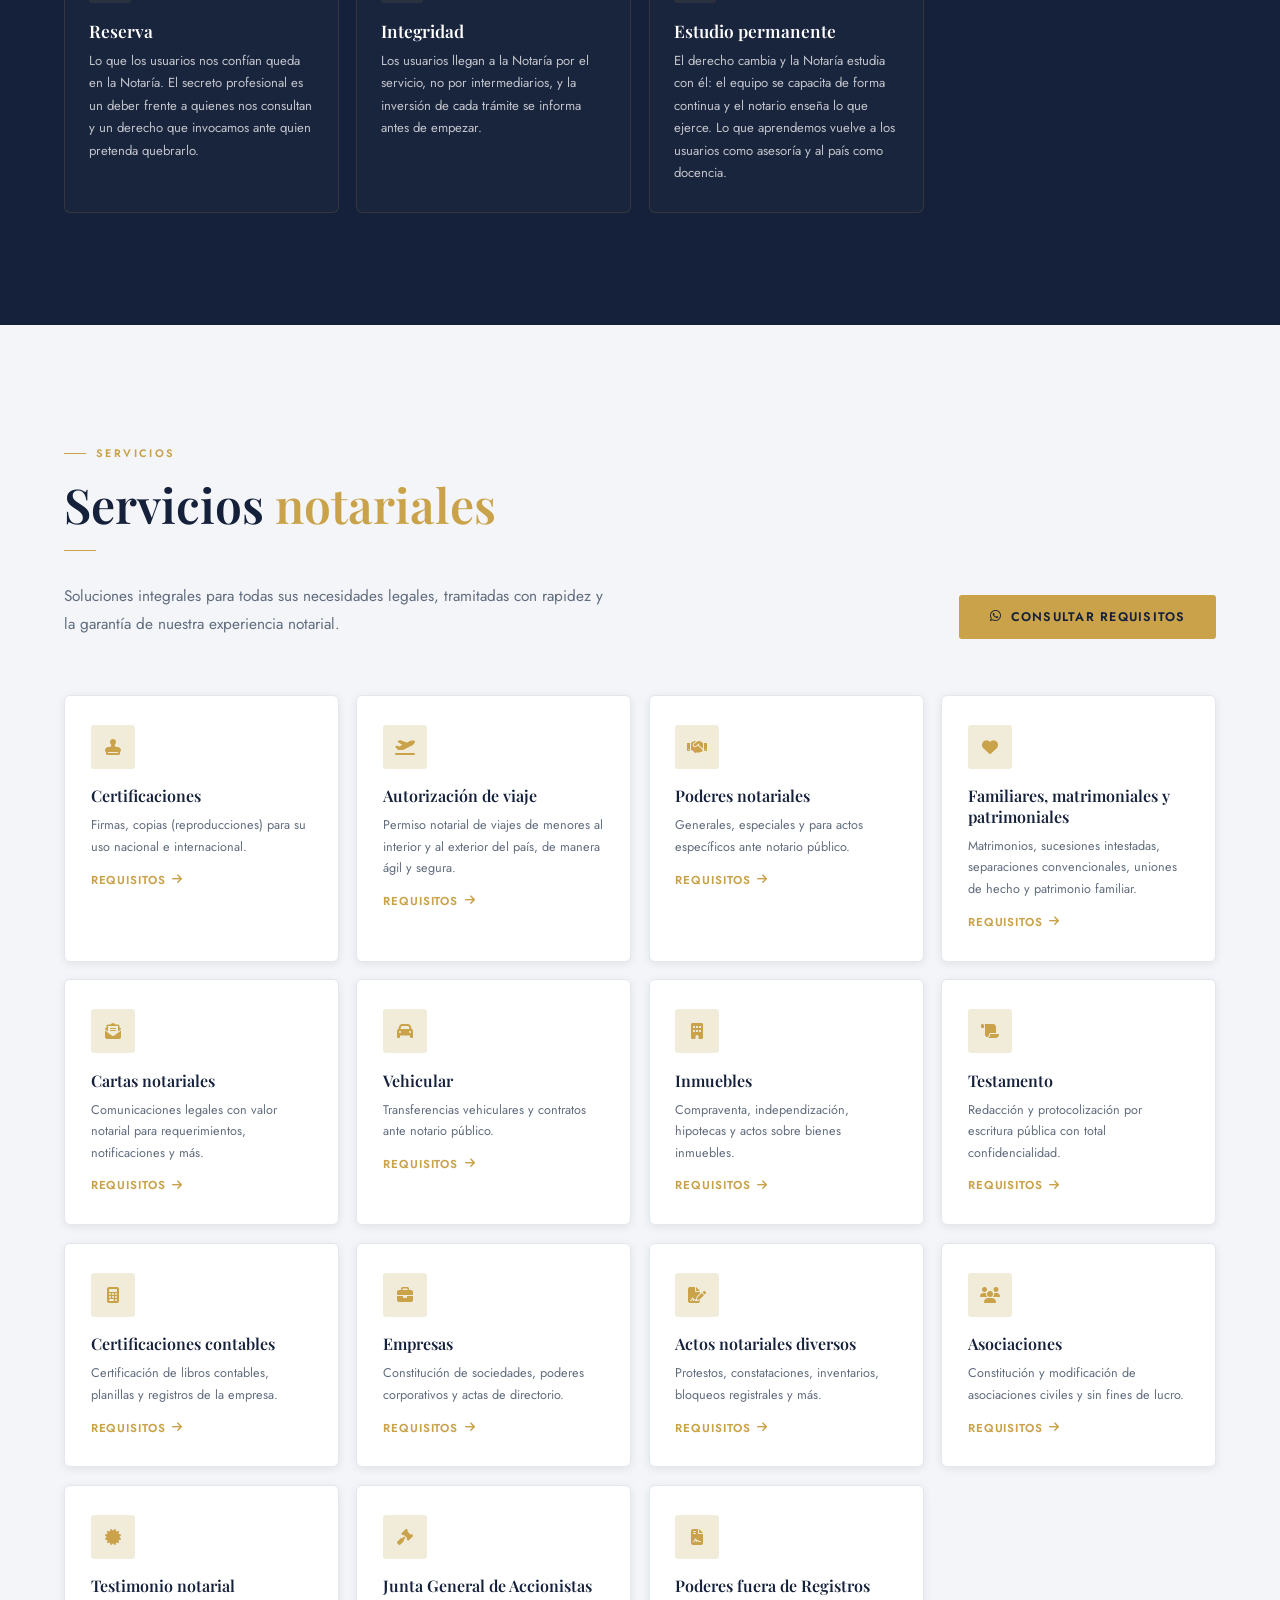
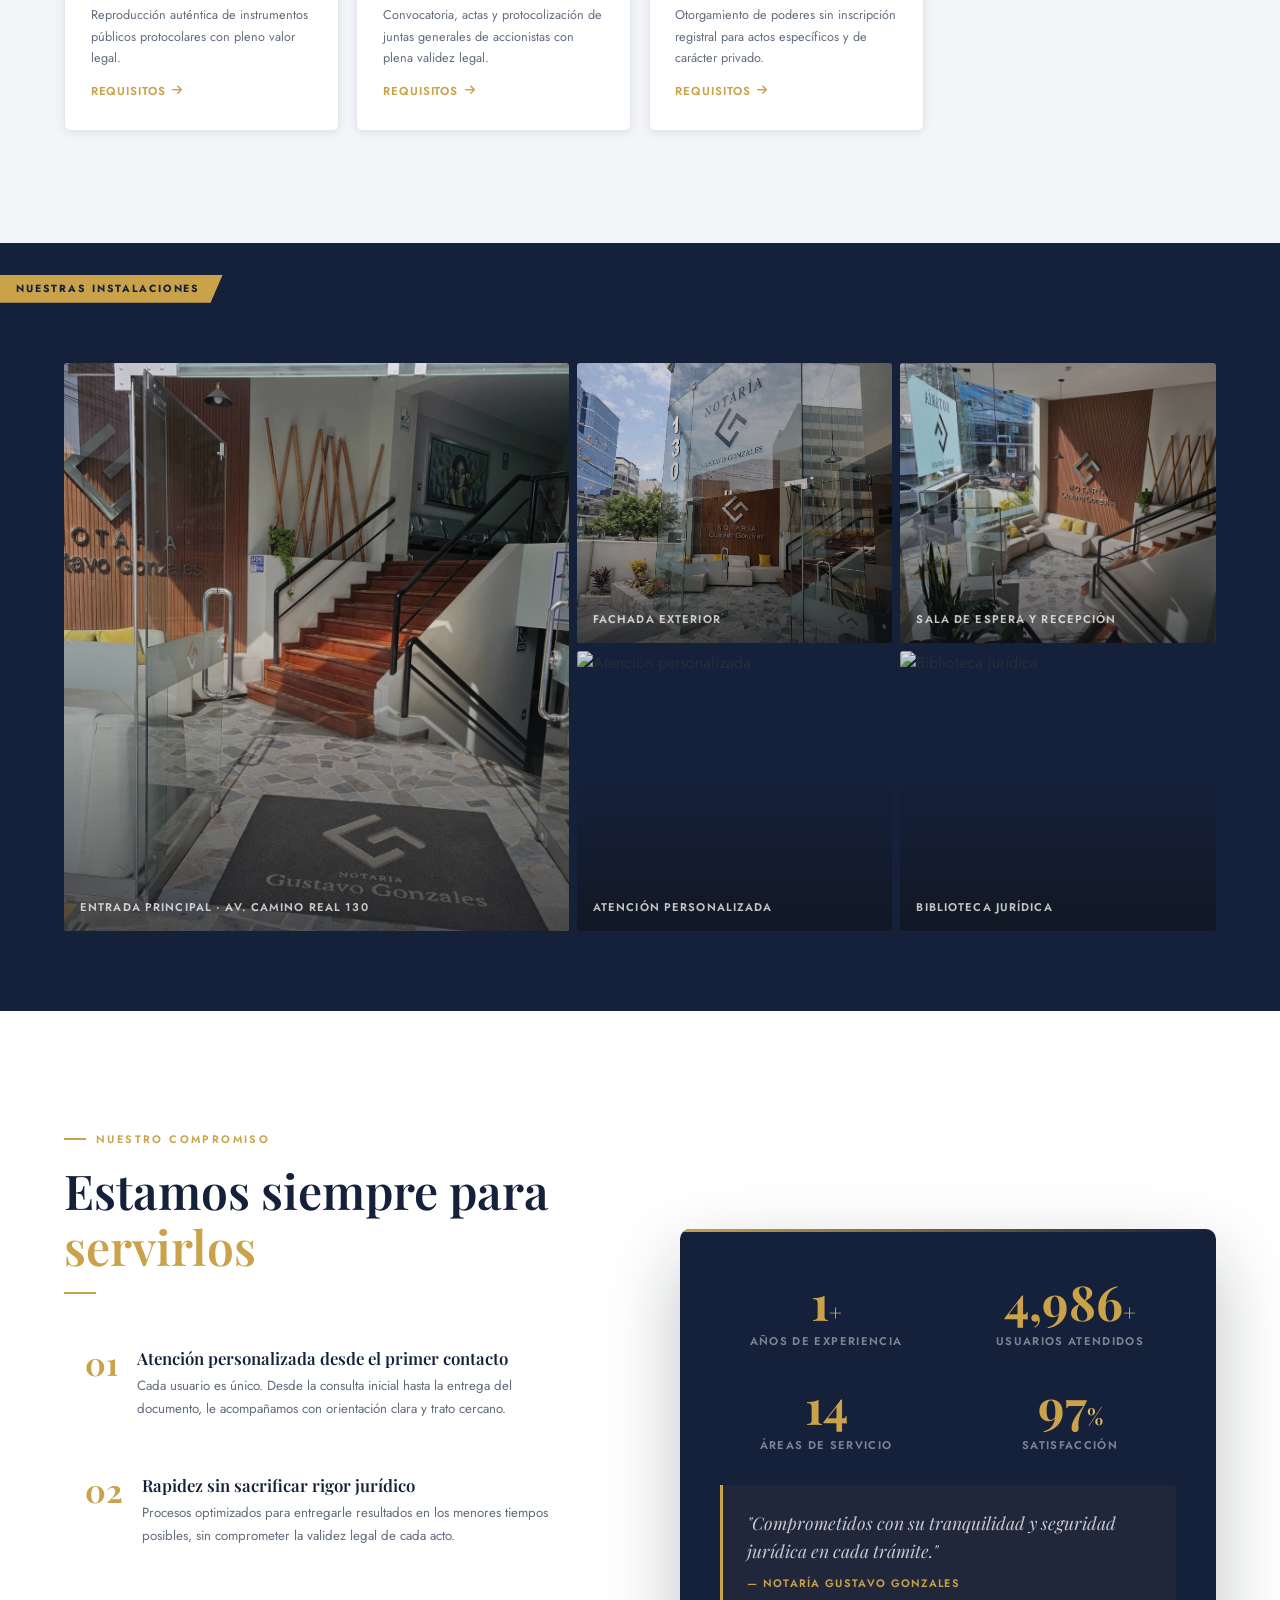
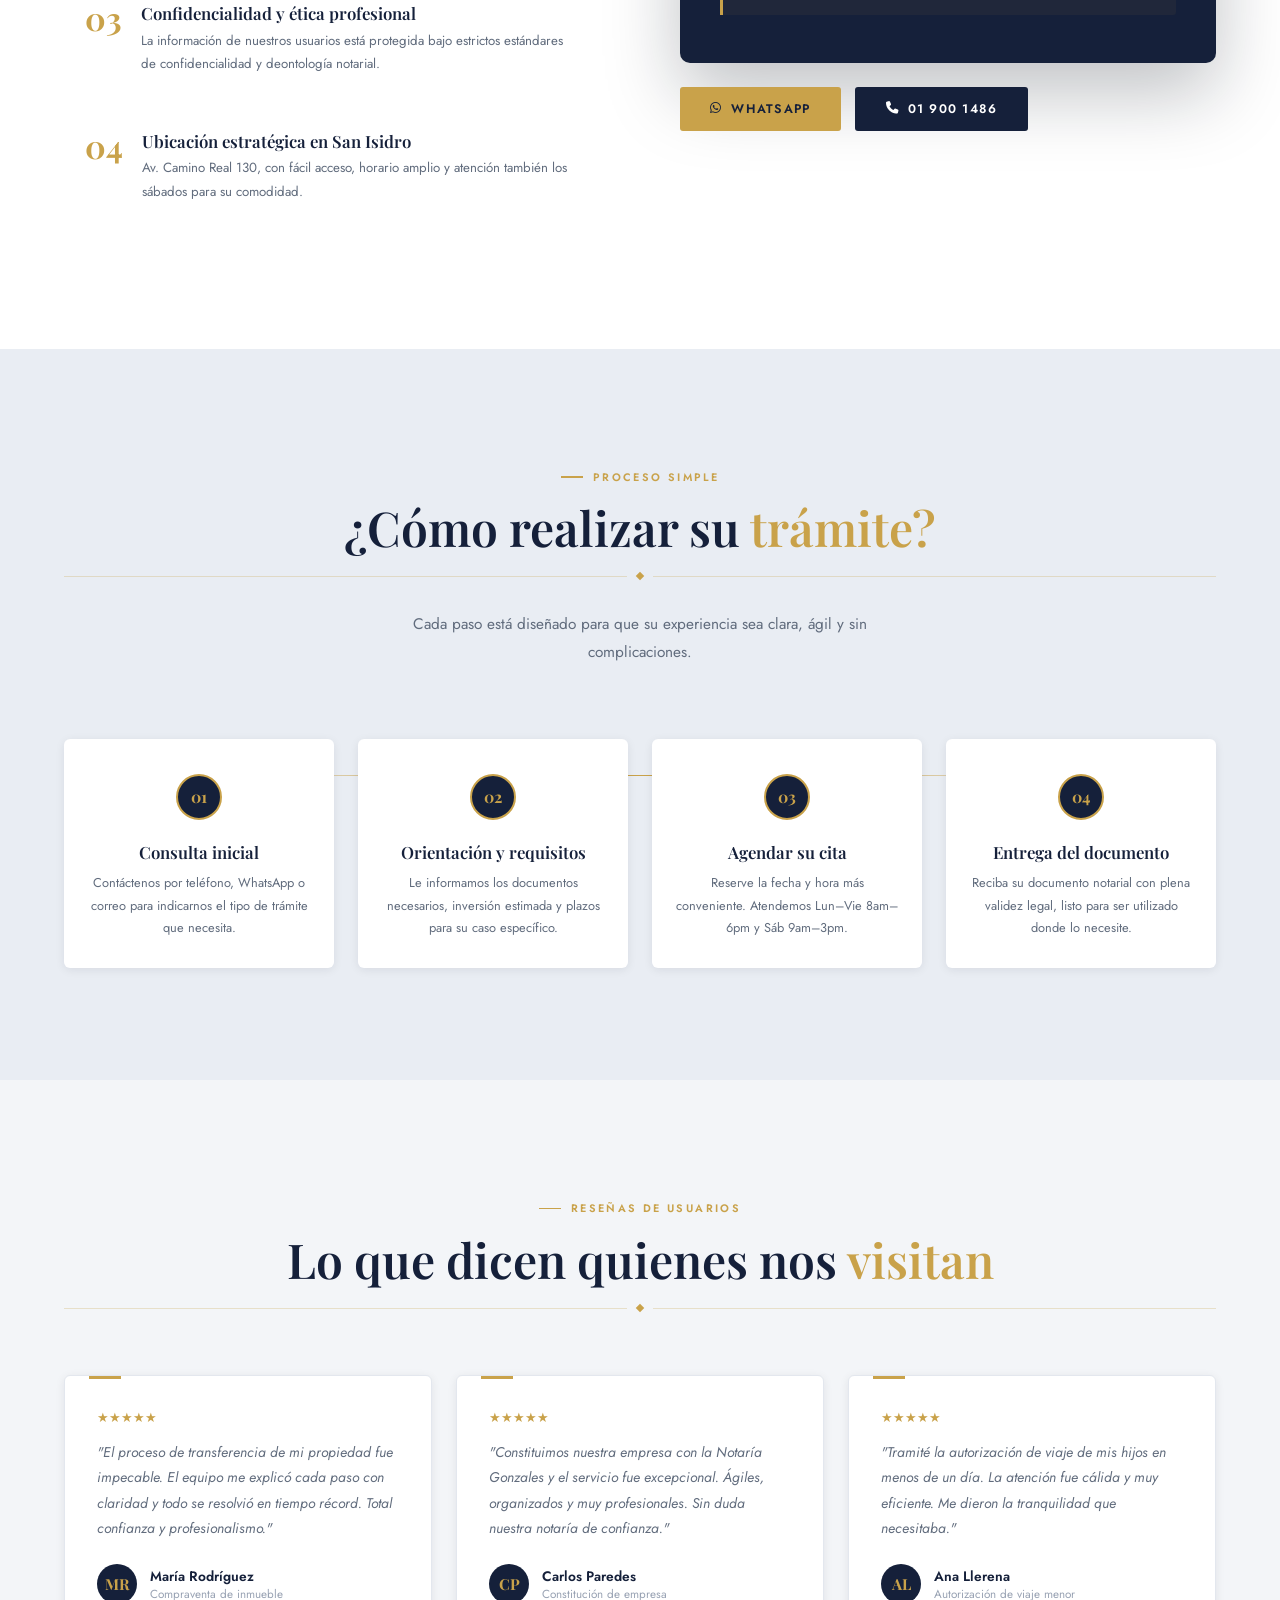
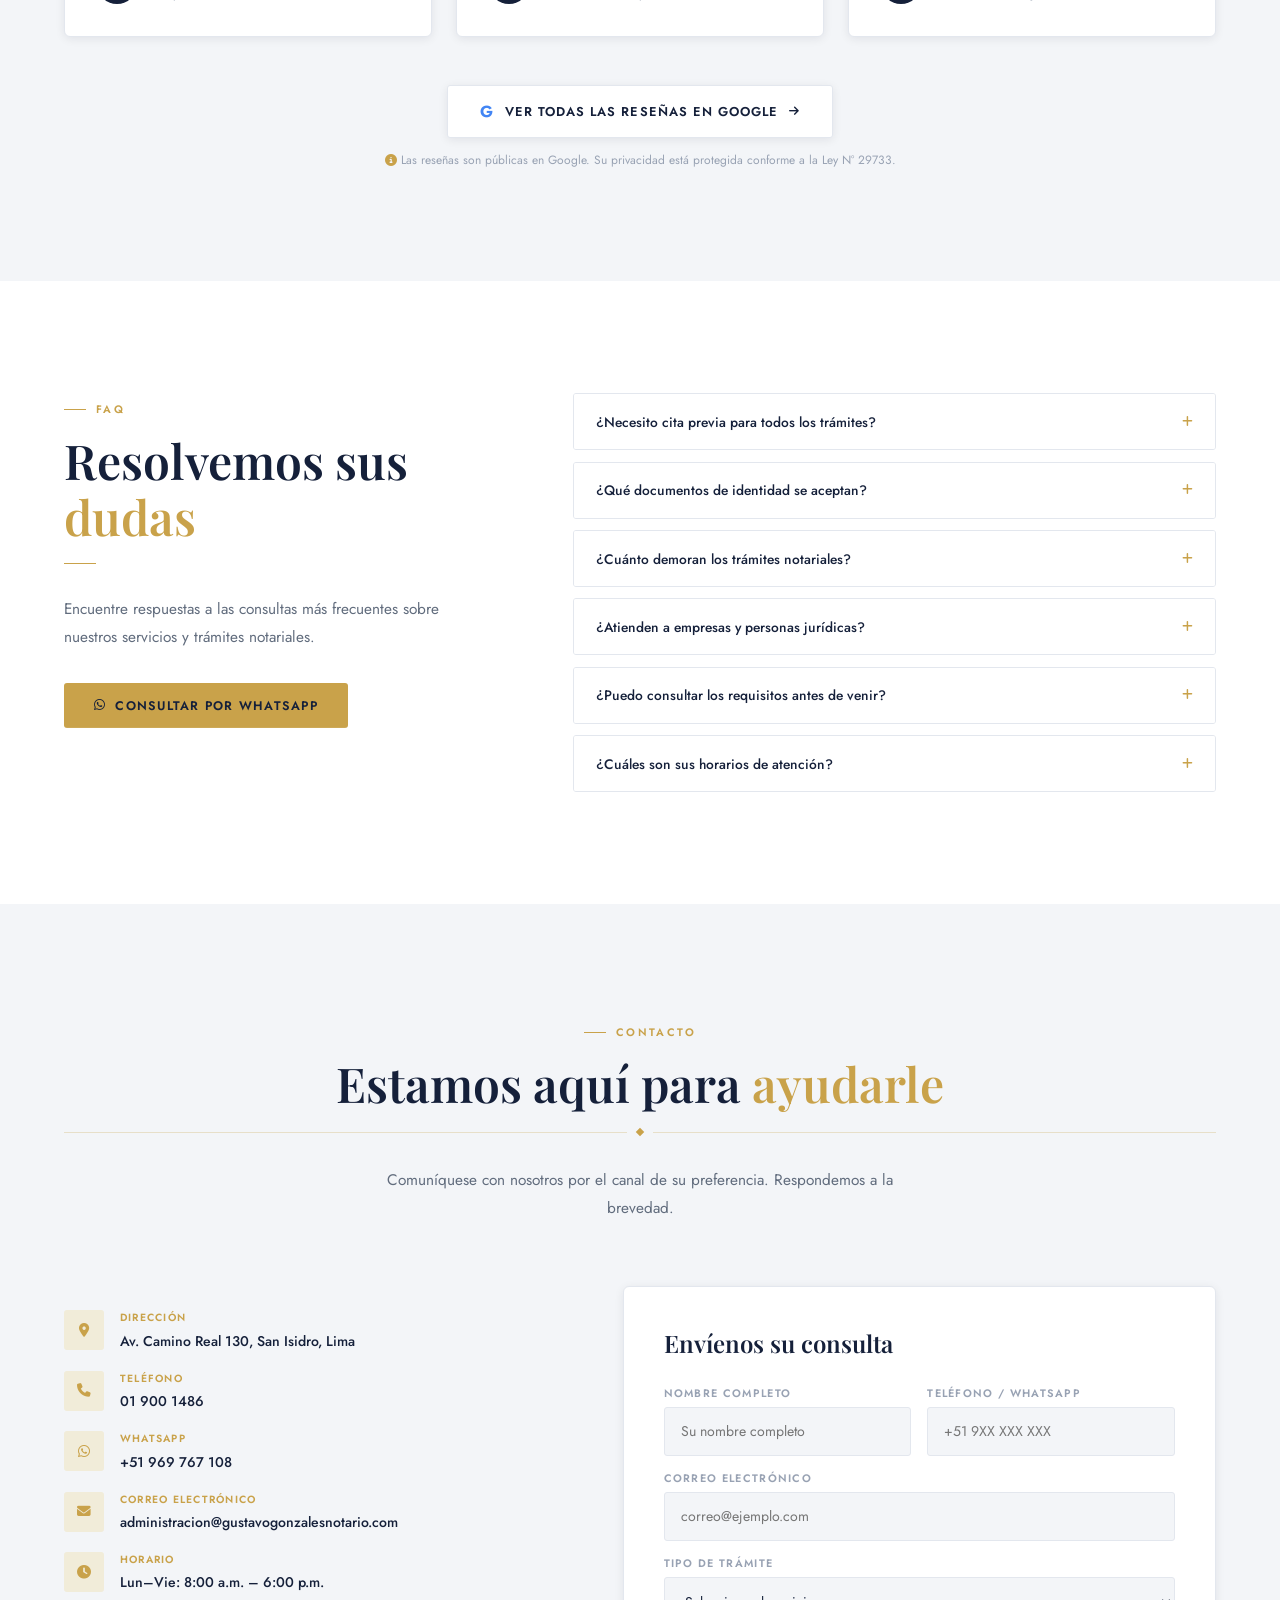
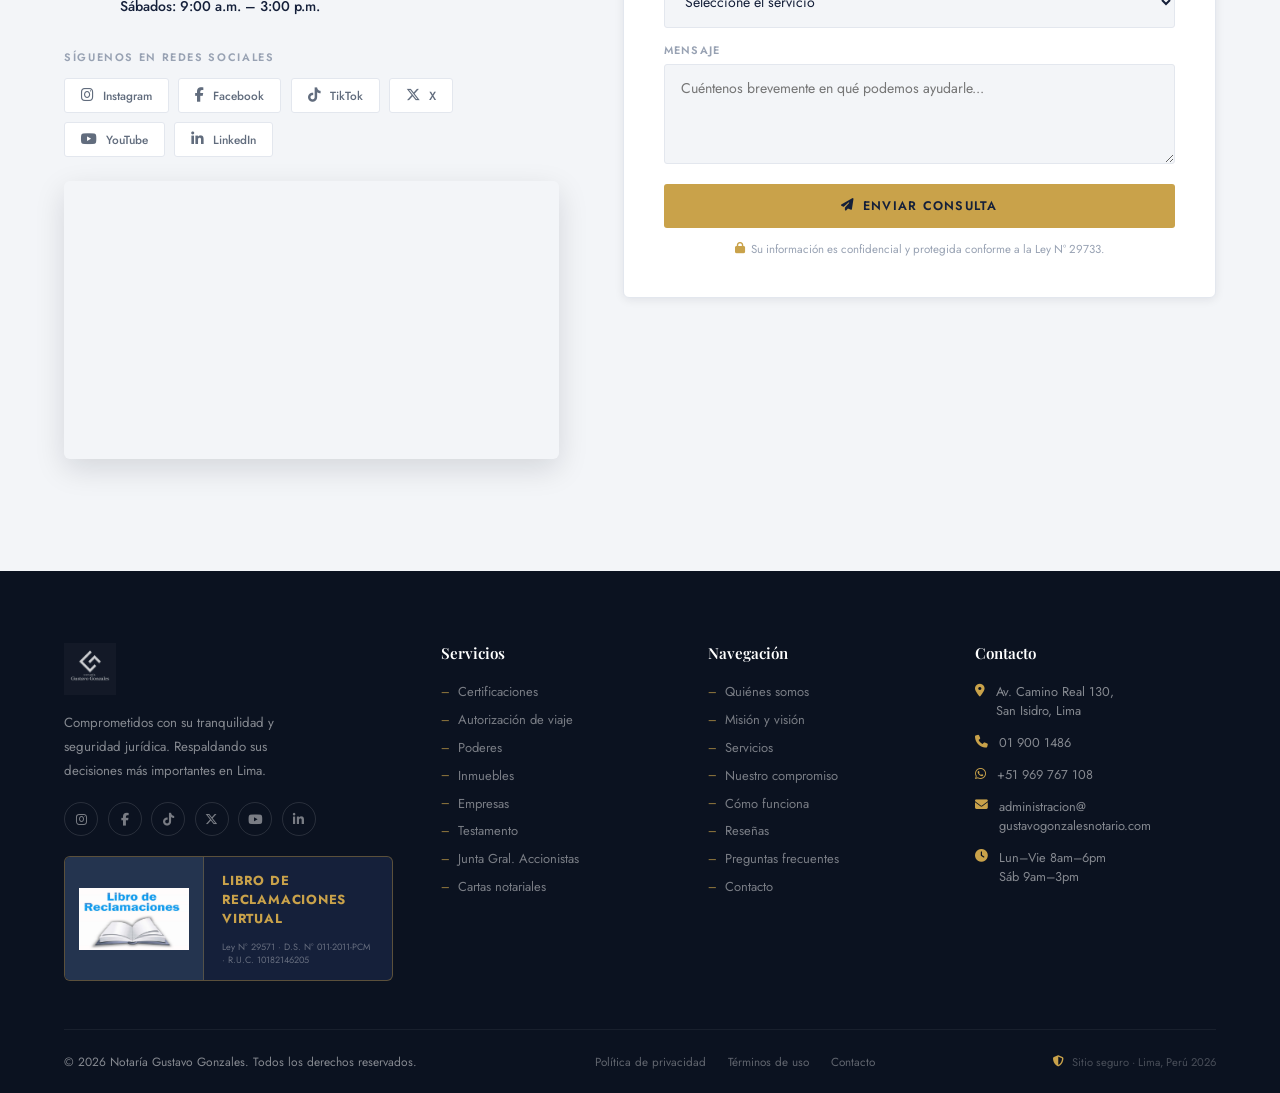
